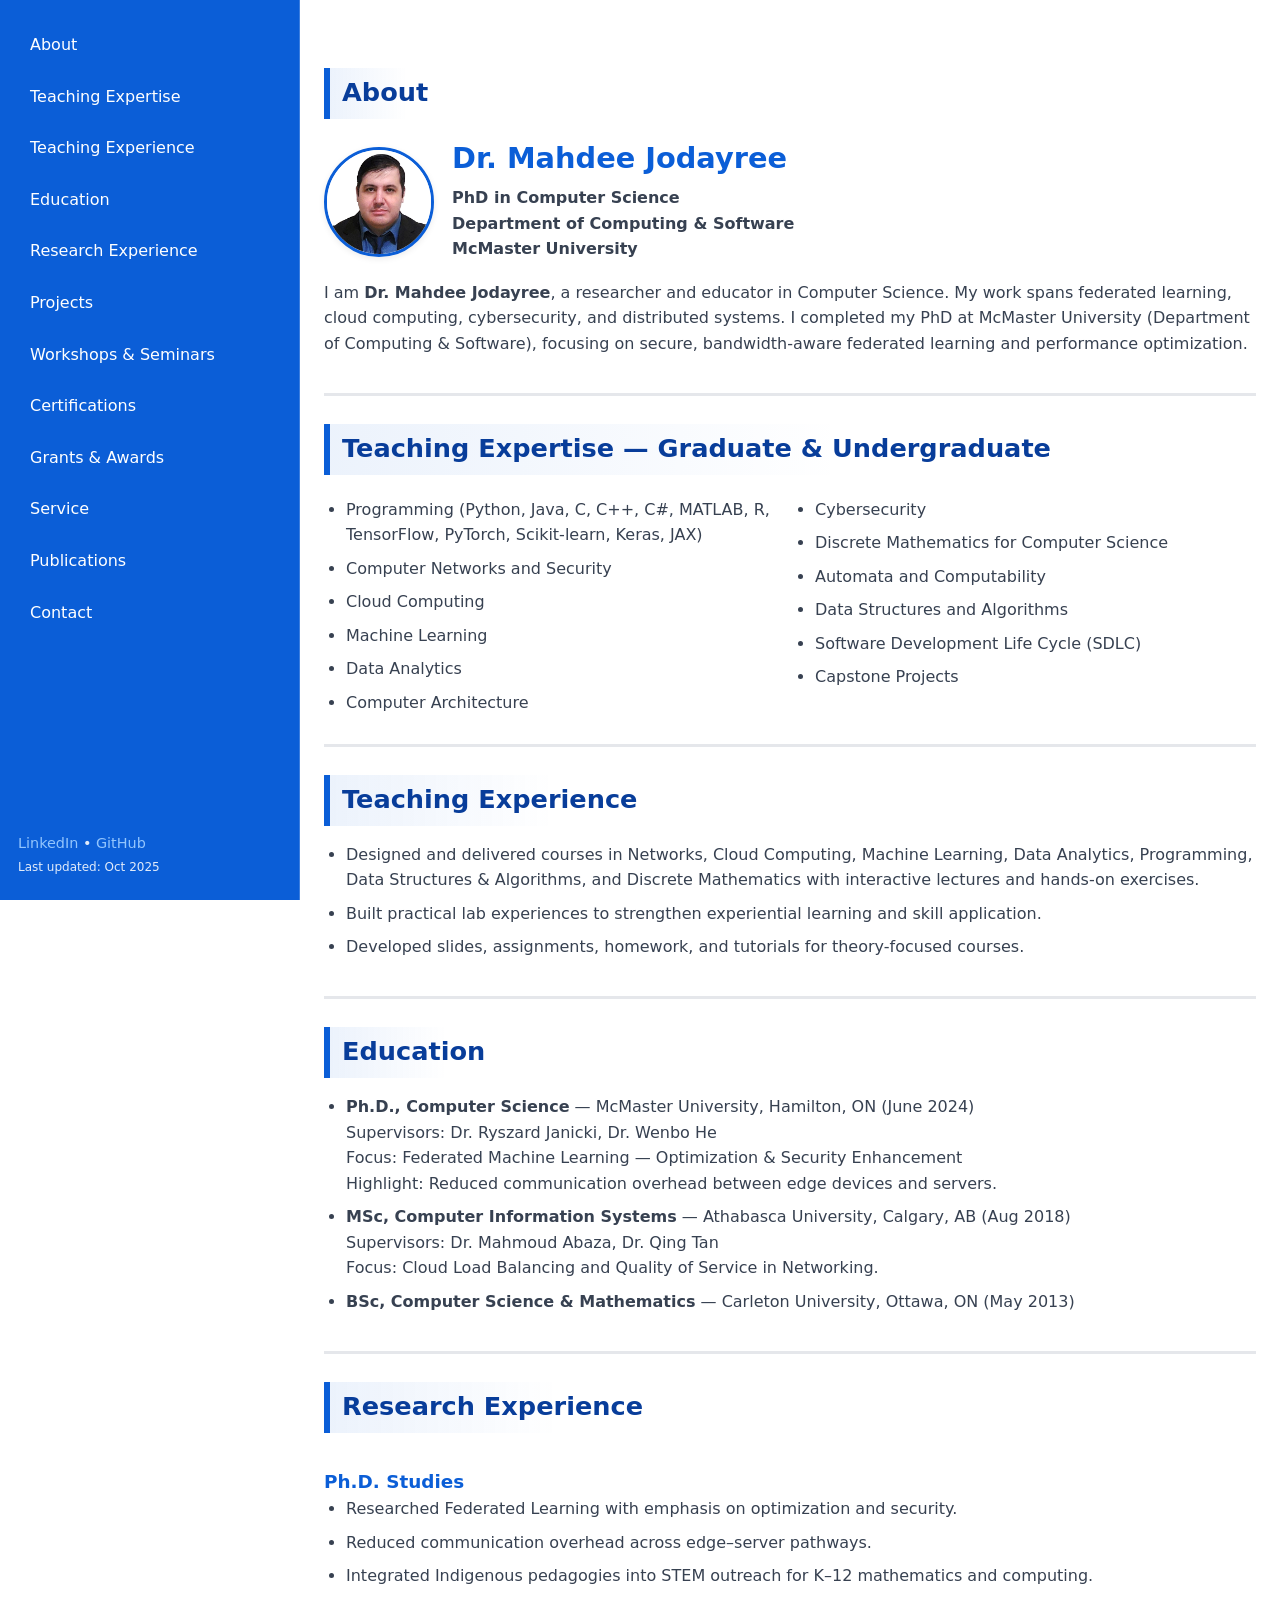
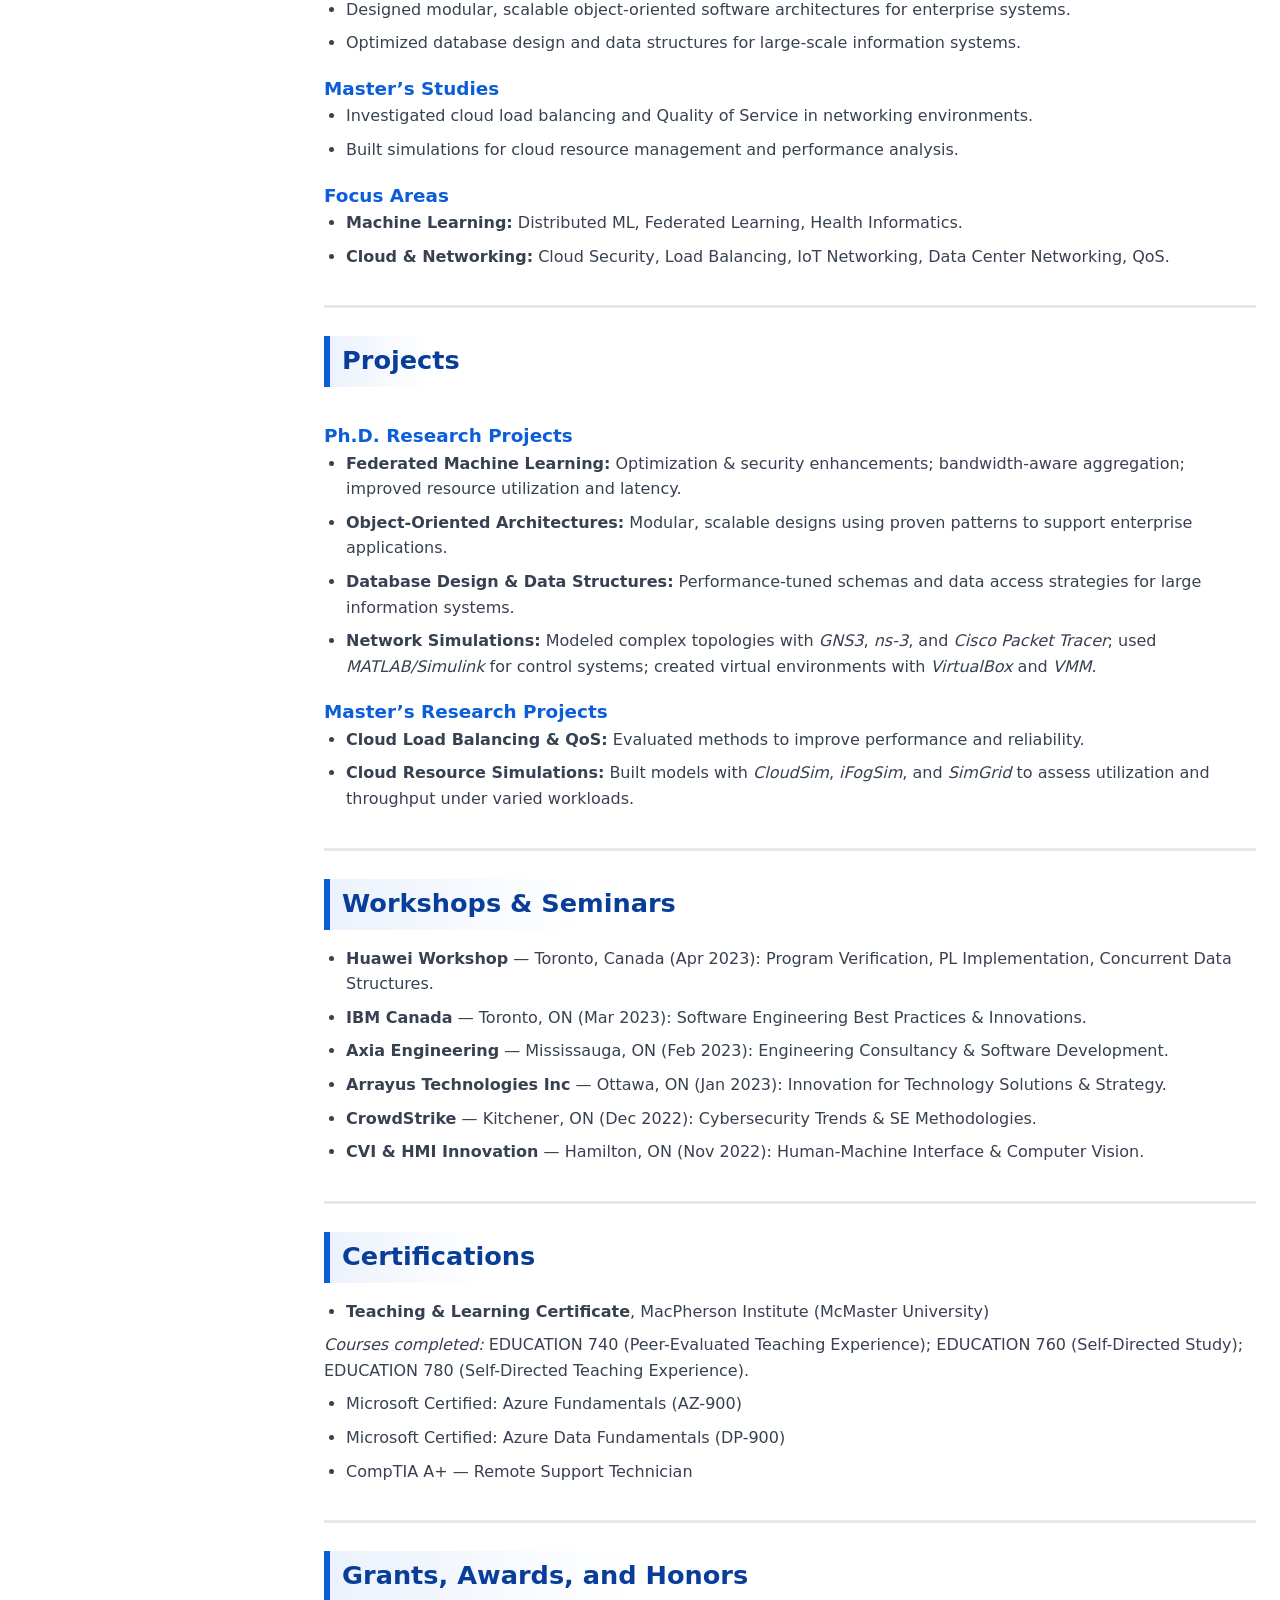
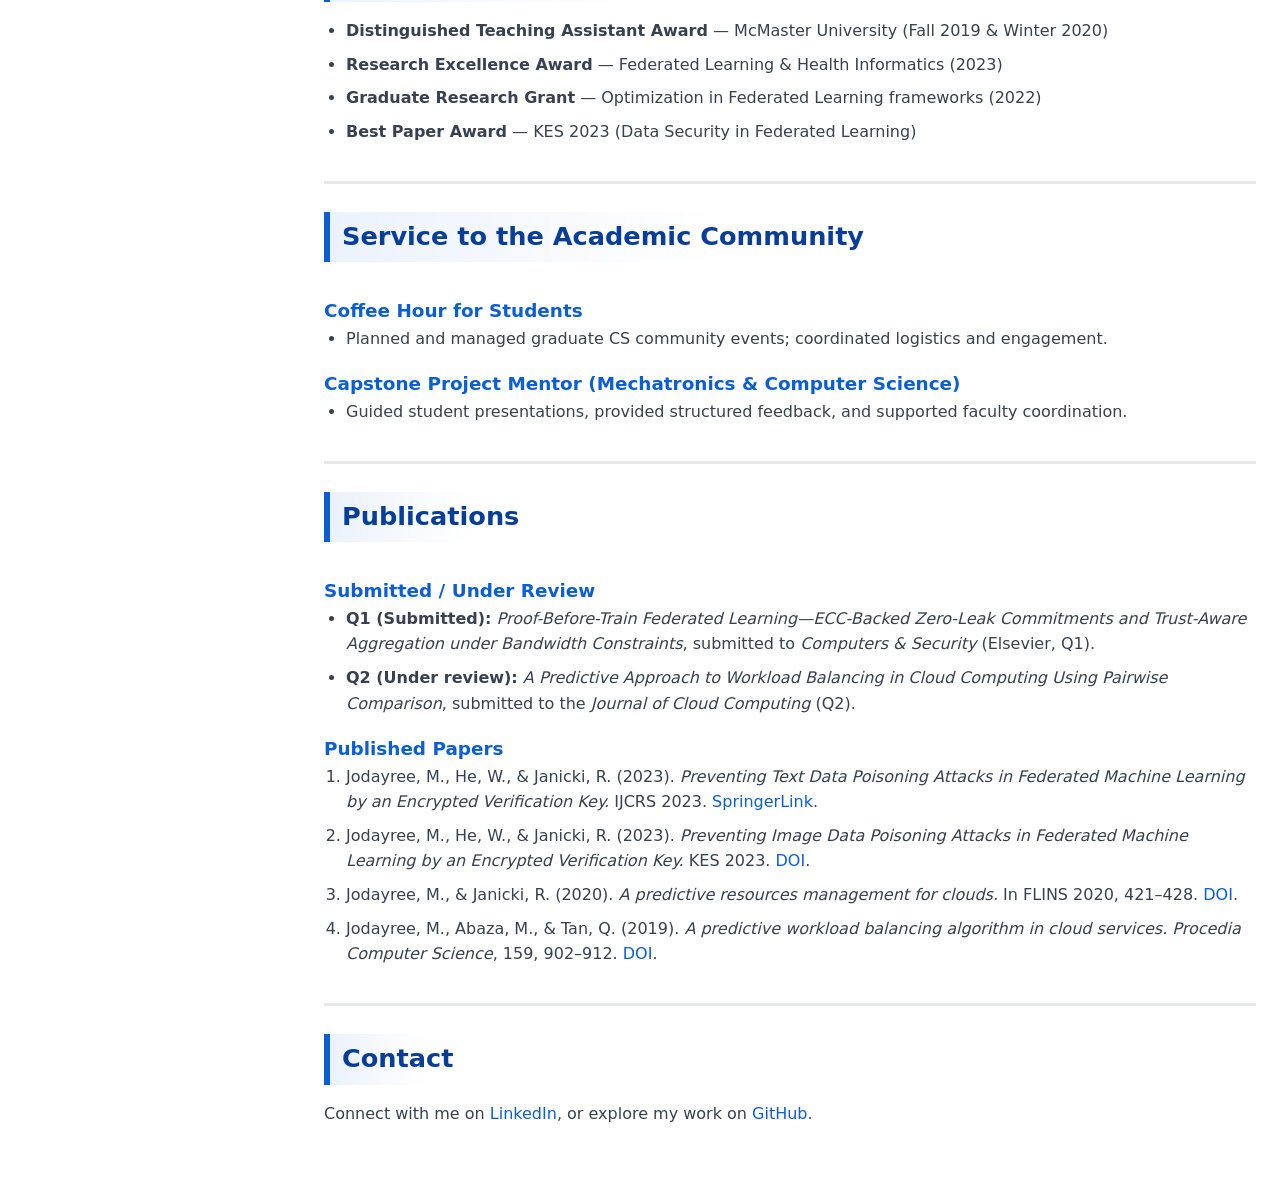
==== index.html @ 34a334ad "Add files via upload" ====
<!doctype html>
<html lang="en">
<head>
  <meta charset="utf-8" />
  <meta name="viewport" content="width=device-width, initial-scale=1" />
  <title>Dr. Mahdee Jodayree — Personal Academic Homepage</title>

  <!-- SEO -->
  <meta name="description" content="Personal academic homepage of Dr. Mahdee Jodayree, PhD in Computer Science from McMaster University. Research areas: Federated Learning, Cloud Computing, Cybersecurity, Distributed Systems. Teaching expertise: ML, Networks, Discrete Mathematics, Data Structures, SDLC." />
  <meta name="robots" content="index, follow" />

  <!-- Schema.org Person -->
  <script type="application/ld+json">
  {
    "@context": "https://schema.org",
    "@type": "Person",
    "name": "Dr. Mahdee Jodayree",
    "affiliation": {
      "@type": "CollegeOrUniversity",
      "name": "McMaster University",
      "department": "Department of Computing & Software",
      "address": { "@type": "PostalAddress", "addressLocality": "Hamilton", "addressRegion": "ON", "addressCountry": "Canada" }
    },
    "alumniOf": [
      {"@type":"CollegeOrUniversity","name":"McMaster University"},
      {"@type":"CollegeOrUniversity","name":"Athabasca University"},
      {"@type":"CollegeOrUniversity","name":"Carleton University"}
    ],
    "sameAs": [
      "https://github.com/mahdijaf",
      "https://www.linkedin.com/in/mahdeej/"
    ]
  }
  </script>

  <link rel="stylesheet" href="styles.css" />
  <script>
    // Helpers available after DOM is ready
    window.addEventListener('DOMContentLoaded', function () {
      // Jump to About on first load if no hash
      if (!location.hash) {
        const about = document.getElementById('about');
        if (about) about.scrollIntoView({ behavior: 'auto', block: 'start' });
      }

      // Mobile dropdown menu behavior
      const btn   = document.getElementById('mobile-menu-btn');
      const panel = document.getElementById('mobile-menu-panel');

      function openPanel() {
        panel.classList.add('open');
        btn.setAttribute('aria-expanded', 'true');
        const first = panel.querySelector('a');
        if (first) first.focus();
      }
      function closePanel() {
        panel.classList.remove('open');
        btn.setAttribute('aria-expanded', 'false');
      }
      function togglePanel(e) {
        e.stopPropagation();
        if (panel.classList.contains('open')) {
          closePanel();
        } else {
          openPanel();
        }
      }

      if (btn && panel) {
        btn.addEventListener('click', togglePanel);

        // Close when a link is clicked, after allowing hash navigation to occur
        panel.addEventListener('click', (e) => {
          const t = e.target;
          if (t && t.tagName === 'A') {
            // Let the anchor change the hash, then close
            setTimeout(closePanel, 0);
          }
        });

        // Close on outside click
        document.addEventListener('click', (e) => {
          if (panel.classList.contains('open') && !panel.contains(e.target) && e.target !== btn) {
            closePanel();
          }
        });

        // Close on ESC
        document.addEventListener('keydown', (e) => {
          if (e.key === 'Escape' && panel.classList.contains('open')) closePanel();
        });

        // Close when the hash changes (e.g., anchor navigation)
        window.addEventListener('hashchange', closePanel);
      }
    });
  </script>
</head>

<body>
  <!-- SIDEBAR (desktop) + MOBILE HEADER (top) -->
  <aside class="sidebar" role="navigation" aria-label="Primary">
    <!-- Mobile top bar with small Menu box (visible on mobile only) -->
    <div class="mobile-bar">
      <button id="mobile-menu-btn"
              class="mobile-menu"
              aria-expanded="false"
              aria-controls="mobile-menu-panel"
              aria-label="Open navigation">
        Menu ▾
      </button>
      <!-- Dropdown panel with links (mobile only) -->
      <div id="mobile-menu-panel" class="mobile-menu-panel" role="menu" aria-label="Mobile navigation menu">
        <a href="#about" role="menuitem">About</a>
        <a href="#expertise" role="menuitem">Teaching Expertise</a>
        <a href="#teaching" role="menuitem">Teaching Experience</a>
        <a href="#education" role="menuitem">Education</a>
        <a href="#research" role="menuitem">Research Experience</a>
        <a href="#projects" role="menuitem">Projects</a>
        <a href="#workshops" role="menuitem">Workshops &amp; Seminars</a>
        <a href="#certs" role="menuitem">Certifications</a>
        <a href="#awards" role="menuitem">Grants &amp; Awards</a>
        <a href="#service" role="menuitem">Service</a>
        <a href="#publications" role="menuitem">Publications</a>
        <a href="#contact" role="menuitem">Contact</a>
      </div>
    </div>

    <!-- Desktop vertical nav -->
    <nav id="primary-nav" class="nav" aria-label="Primary navigation links">
      <a href="#about">About</a>
      <a href="#expertise">Teaching Expertise</a>
      <a href="#teaching">Teaching Experience</a>
      <a href="#education">Education</a>
      <a href="#research">Research Experience</a>
      <a href="#projects">Projects</a>
      <a href="#workshops">Workshops &amp; Seminars</a>
      <a href="#certs">Certifications</a>
      <a href="#awards">Grants &amp; Awards</a>
      <a href="#service">Service</a>
      <a href="#publications">Publications</a>
      <a href="#contact">Contact</a>
    </nav>

    <footer class="contact">
      <p>
        <a href="https://www.linkedin.com/in/mahdeej/" rel="me" target="_blank">LinkedIn</a> •
        <a href="https://github.com/mahdijaf" rel="me" target="_blank">GitHub</a>
      </p>
      <small>Last updated: Oct 2025</small>
    </footer>
  </aside>

  <!-- CONTENT -->
  <div class="page">
    <main class="content">
      <!-- ABOUT -->
      <section id="about" class="section about">
        <h2 class="section-title">About</h2>

        <div class="about-wrap">
          <img src="headshot.jpg" alt="Portrait of Dr. Mahdee Jodayree" class="about-photo" />
          <div class="about-text">
            <h1 class="name">Dr. Mahdee Jodayree</h1>
            <p class="about-credential">
              PhD in Computer Science<br>
              Department of Computing &amp; Software<br>
              McMaster University
            </p>
          </div>
        </div>

        <p class="about-blurb">
          I am <strong>Dr. Mahdee Jodayree</strong>, a researcher and educator in Computer Science.
          My work spans federated learning, cloud computing, cybersecurity, and distributed systems.
          I completed my PhD at McMaster University (Department of Computing &amp; Software),
          focusing on secure, bandwidth-aware federated learning and performance optimization.
        </p>
      </section>

      <!-- EXPERTISE -->
      <section id="expertise" class="section">
        <h2 class="section-title">Teaching Expertise — Graduate &amp; Undergraduate</h2>
        <ul class="cols">
          <li>Programming (Python, Java, C, C++, C#, MATLAB, R, TensorFlow, PyTorch, Scikit-learn, Keras, JAX)</li>
          <li>Computer Networks and Security</li>
          <li>Cloud Computing</li>
          <li>Machine Learning</li>
          <li>Data Analytics</li>
          <li>Computer Architecture</li>
          <li>Cybersecurity</li>
          <li>Discrete Mathematics for Computer Science</li>
          <li>Automata and Computability</li>
          <li>Data Structures and Algorithms</li>
          <li>Software Development Life Cycle (SDLC)</li>
          <li>Capstone Projects</li>
        </ul>
      </section>

      <!-- TEACHING -->
      <section id="teaching" class="section">
        <h2 class="section-title">Teaching Experience</h2>
        <ul>
          <li>Designed and delivered courses in Networks, Cloud Computing, Machine Learning, Data Analytics, Programming, Data Structures &amp; Algorithms, and Discrete Mathematics with interactive lectures and hands-on exercises.</li>
          <li>Built practical lab experiences to strengthen experiential learning and skill application.</li>
          <li>Developed slides, assignments, homework, and tutorials for theory-focused courses.</li>
        </ul>
      </section>

      <!-- EDUCATION -->
      <section id="education" class="section">
        <h2 class="section-title">Education</h2>
        <ul>
          <li>
            <strong>Ph.D., Computer Science</strong> — McMaster University, Hamilton, ON (June 2024)<br>
            Supervisors: Dr. Ryszard Janicki, Dr. Wenbo He<br>
            Focus: Federated Machine Learning — Optimization &amp; Security Enhancement<br>
            Highlight: Reduced communication overhead between edge devices and servers.
          </li>
          <li>
            <strong>MSc, Computer Information Systems</strong> — Athabasca University, Calgary, AB (Aug 2018)<br>
            Supervisors: Dr. Mahmoud Abaza, Dr. Qing Tan<br>
            Focus: Cloud Load Balancing and Quality of Service in Networking.
          </li>
          <li>
            <strong>BSc, Computer Science &amp; Mathematics</strong> — Carleton University, Ottawa, ON (May 2013)
          </li>
        </ul>
      </section>

      <!-- RESEARCH -->
      <section id="research" class="section">
        <h2 class="section-title">Research Experience</h2>
        <h3>Ph.D. Studies</h3>
        <ul>
          <li>Researched Federated Learning with emphasis on optimization and security.</li>
          <li>Reduced communication overhead across edge–server pathways.</li>
          <li>Integrated Indigenous pedagogies into STEM outreach for K–12 mathematics and computing.</li>
          <li>Designed modular, scalable object-oriented software architectures for enterprise systems.</li>
          <li>Optimized database design and data structures for large-scale information systems.</li>
        </ul>

        <h3>Master’s Studies</h3>
        <ul>
          <li>Investigated cloud load balancing and Quality of Service in networking environments.</li>
          <li>Built simulations for cloud resource management and performance analysis.</li>
        </ul>

        <h3>Focus Areas</h3>
        <ul>
          <li><strong>Machine Learning:</strong> Distributed ML, Federated Learning, Health Informatics.</li>
          <li><strong>Cloud &amp; Networking:</strong> Cloud Security, Load Balancing, IoT Networking, Data Center Networking, QoS.</li>
        </ul>
      </section>

      <!-- PROJECTS -->
      <section id="projects" class="section">
        <h2 class="section-title">Projects</h2>
        <h3>Ph.D. Research Projects</h3>
        <ul>
          <li><strong>Federated Machine Learning:</strong> Optimization &amp; security enhancements; bandwidth-aware aggregation; improved resource utilization and latency.</li>
          <li><strong>Object-Oriented Architectures:</strong> Modular, scalable designs using proven patterns to support enterprise applications.</li>
          <li><strong>Database Design &amp; Data Structures:</strong> Performance-tuned schemas and data access strategies for large information systems.</li>
          <li><strong>Network Simulations:</strong> Modeled complex topologies with <em>GNS3</em>, <em>ns-3</em>, and <em>Cisco Packet Tracer</em>; used <em>MATLAB/Simulink</em> for control systems; created virtual environments with <em>VirtualBox</em> and <em>VMM</em>.</li>
        </ul>

        <h3>Master’s Research Projects</h3>
        <ul>
          <li><strong>Cloud Load Balancing &amp; QoS:</strong> Evaluated methods to improve performance and reliability.</li>
          <li><strong>Cloud Resource Simulations:</strong> Built models with <em>CloudSim</em>, <em>iFogSim</em>, and <em>SimGrid</em> to assess utilization and throughput under varied workloads.</li>
        </ul>
      </section>

      <!-- WORKSHOPS -->
      <section id="workshops" class="section">
        <h2 class="section-title">Workshops &amp; Seminars</h2>
        <ul>
          <li><strong>Huawei Workshop</strong> — Toronto, Canada (Apr 2023): Program Verification, PL Implementation, Concurrent Data Structures.</li>
          <li><strong>IBM Canada</strong> — Toronto, ON (Mar 2023): Software Engineering Best Practices &amp; Innovations.</li>
          <li><strong>Axia Engineering</strong> — Mississauga, ON (Feb 2023): Engineering Consultancy &amp; Software Development.</li>
          <li><strong>Arrayus Technologies Inc</strong> — Ottawa, ON (Jan 2023): Innovation for Technology Solutions &amp; Strategy.</li>
          <li><strong>CrowdStrike</strong> — Kitchener, ON (Dec 2022): Cybersecurity Trends &amp; SE Methodologies.</li>
          <li><strong>CVI &amp; HMI Innovation</strong> — Hamilton, ON (Nov 2022): Human-Machine Interface &amp; Computer Vision.</li>
        </ul>
      </section>

      <!-- CERTS -->
      <section id="certs" class="section">
        <h2 class="section-title">Certifications</h2>
        <ul>
          <li><strong>Teaching &amp; Learning Certificate</strong>, MacPherson Institute (McMaster University)</li>
        </ul>
        <p><em>Courses completed:</em> EDUCATION 740 (Peer-Evaluated Teaching Experience); EDUCATION 760 (Self-Directed Study); EDUCATION 780 (Self-Directed Teaching Experience).</p>
        <ul>
          <li>Microsoft Certified: Azure Fundamentals (AZ-900)</li>
          <li>Microsoft Certified: Azure Data Fundamentals (DP-900)</li>
          <li>CompTIA A+ — Remote Support Technician</li>
        </ul>
      </section>

      <!-- AWARDS -->
      <section id="awards" class="section">
        <h2 class="section-title">Grants, Awards, and Honors</h2>
        <ul>
          <li><strong>Distinguished Teaching Assistant Award</strong> — McMaster University (Fall 2019 &amp; Winter 2020)</li>
          <li><strong>Research Excellence Award</strong> — Federated Learning &amp; Health Informatics (2023)</li>
          <li><strong>Graduate Research Grant</strong> — Optimization in Federated Learning frameworks (2022)</li>
          <li><strong>Best Paper Award</strong> — KES 2023 (Data Security in Federated Learning)</li>
        </ul>
      </section>

      <!-- SERVICE -->
      <section id="service" class="section">
        <h2 class="section-title">Service to the Academic Community</h2>
        <h3>Coffee Hour for Students</h3>
        <ul>
          <li>Planned and managed graduate CS community events; coordinated logistics and engagement.</li>
        </ul>
        <h3>Capstone Project Mentor (Mechatronics &amp; Computer Science)</h3>
        <ul>
          <li>Guided student presentations, provided structured feedback, and supported faculty coordination.</li>
        </ul>
      </section>

      <!-- PUBLICATIONS -->
      <section id="publications" class="section">
        <h2 class="section-title">Publications</h2>
        <h3>Submitted / Under Review</h3>
        <ul>
          <li><strong>Q1 (Submitted):</strong> <em>Proof-Before-Train Federated Learning—ECC-Backed Zero-Leak Commitments and Trust-Aware Aggregation under Bandwidth Constraints</em>, submitted to <em>Computers &amp; Security</em> (Elsevier, Q1).</li>
          <li><strong>Q2 (Under review):</strong> <em>A Predictive Approach to Workload Balancing in Cloud Computing Using Pairwise Comparison</em>, submitted to the <em>Journal of Cloud Computing</em> (Q2).</li>
        </ul>
        <h3>Published Papers</h3>
        <ol>
          <li>Jodayree, M., He, W., &amp; Janicki, R. (2023). <em>Preventing Text Data Poisoning Attacks in Federated Machine Learning by an Encrypted Verification Key.</em> IJCRS 2023. <a href="https://link.springer.com/chapter/10.1007/978-3-031-50959-9_42" target="_blank" rel="noopener">SpringerLink</a>.</li>
          <li>Jodayree, M., He, W., &amp; Janicki, R. (2023). <em>Preventing Image Data Poisoning Attacks in Federated Machine Learning by an Encrypted Verification Key.</em> KES 2023. <a href="https://doi.org/10.1016/j.procs.2023.10.264" target="_blank" rel="noopener">DOI</a>.</li>
          <li>Jodayree, M., &amp; Janicki, R. (2020). <em>A predictive resources management for clouds.</em> In FLINS 2020, 421–428. <a href="https://doi.org/10.1142/9789811223334_0051" target="_blank" rel="noopener">DOI</a>.</li>
          <li>Jodayree, M., Abaza, M., &amp; Tan, Q. (2019). <em>A predictive workload balancing algorithm in cloud services.</em> <em>Procedia Computer Science</em>, 159, 902–912. <a href="https://doi.org/10.1016/j.procs.2019.09.250" target="_blank" rel="noopener">DOI</a>.</li>
        </ol>
      </section>

      <!-- CONTACT -->
      <section id="contact" class="section">
        <h2 class="section-title">Contact</h2>
        <p>
          Connect with me on
          <a href="https://www.linkedin.com/in/mahdeej/" rel="me" target="_blank">LinkedIn</a>,
          or explore my work on
          <a href="https://github.com/mahdijaf" rel="me" target="_blank">GitHub</a>.
        </p>
      </section>
    </main>
  </div>
</body>
</html>
---- styles.css ----
/* ===========================================================
   STYLE: Dr. Mahdee Jodayree — Personal Academic Homepage
   Desktop: Fixed blue sidebar (300px) + content on right
   Mobile: Sticky top bar with small "Menu ▾" dropdown
   =========================================================== */

/* ---------- THEME ---------- */
:root {
  --blue: #0b5ed7;
  --blue-dark: #083d9a;
  --blue-light: #93c5fd;
  --ink: #111827;
  --muted: #374151;
  --bg: #ffffff;
  --border: #e5e7eb;
  --sidebar-border: rgba(255,255,255,0.2);
  --radius: 10px;
  --radius-sm: 8px;

  --mobile-bar-h: 48px; /* consistent mobile header height */
}

/* ---------- RESET & BASE ---------- */
* { box-sizing: border-box; margin: 0; padding: 0; }
html, body {
  background: var(--bg);
  color: var(--ink);
  font: 16px/1.6 system-ui, -apple-system, Segoe UI, Roboto, Helvetica, Arial, sans-serif;
  -webkit-text-size-adjust: 100%;
  scroll-behavior: smooth;
}
@media (prefers-reduced-motion: reduce) { html { scroll-behavior: auto; } }
:focus-visible {
  outline: 3px solid rgba(11, 94, 215, 0.45);
  outline-offset: 2px;
  border-radius: 6px;
}

/* ===========================================================
   SIDEBAR (Desktop) / MOBILE HEADER
   =========================================================== */
.sidebar {
  position: fixed;
  inset: 0 auto 0 0;          /* top right bottom left */
  width: 300px;
  background: var(--blue);
  color: #fff;
  display: flex;
  flex-direction: column;
  justify-content: space-between;
  padding: 22px 18px;
  border-right: 1px solid var(--sidebar-border);
  overflow-y: auto;
  z-index: 100;               /* desktop base */
}

/* Mobile bar + menu (hidden on desktop by default) */
.mobile-bar { display: none; }
.mobile-menu {
  appearance: none;
  border: 1px solid rgba(255,255,255,.7);
  background: rgba(255,255,255,.12);
  color: #fff;
  border-radius: var(--radius-sm);
  padding: 6px 10px;
  font-size: 0.95rem;
  line-height: 1;
  cursor: pointer;
}
.mobile-menu:hover { background: rgba(255,255,255,.2); }

/* Dropdown (mobile only; hidden by default) */
.mobile-menu-panel {
  display: none;
}
.mobile-menu-panel.open { display: block; }

/* Desktop vertical nav */
.nav { display: grid; gap: 6px; }
.nav a {
  color: #fff; text-decoration: none;
  padding: 10px 12px; border-radius: var(--radius);
  transition: background .2s ease;
}
.nav a:hover, .nav a:focus { background: rgba(255,255,255,.15); }

/* Sidebar footer */
.contact { font-size: .9rem; margin-top: 16px; color: rgba(255,255,255,.88); }
.contact a { color: var(--blue-light); text-decoration: none; }
.contact a:hover { text-decoration: underline; }

/* ===========================================================
   PAGE LAYOUT (Desktop)
   =========================================================== */
.page { margin-left: 300px; background: var(--bg); }

/* ===========================================================
   MAIN CONTENT
   =========================================================== */
.content { padding: 40px 24px; max-width: 980px; }
.section { padding: 28px 0; }
.section + .section { border-top: 3px solid var(--border); }

/* Blue heading pill */
.section-title{
  display:inline-block;
  font-size:1.6rem;
  color:var(--blue-dark);
  padding:4px 12px 6px 12px;
  border-left:6px solid var(--blue);
  background:linear-gradient(to right, rgba(11,94,215,.08), transparent 70%);
  border-radius:6px 999px 999px 6px;
  margin-bottom:16px;
}

/* Subheads & text */
.content h3 { margin-top: 18px; color: var(--blue); font-size: 1.15rem; }
.content p, .content li { margin-bottom: 8px; color: var(--muted); }
.content ul, .content ol { padding-left: 22px; }
.content a { color: var(--blue); text-decoration: none; }
.content a:hover { text-decoration: underline; }

/* Expertise columns */
.cols { columns: 2; column-gap: 28px; margin-top: 6px; }
.cols li { break-inside: avoid; }

/* ===========================================================
   ABOUT (photo + text)
   =========================================================== */
.about .about-wrap { display: flex; align-items: center; gap: 18px; margin-bottom: 10px; }
.about-photo {
  width: 110px; height: 110px; border-radius: 50%;
  object-fit: cover; border: 3px solid var(--blue);
  box-shadow: 0 2px 6px rgba(0,0,0,.08);
}
.name { font-size: 1.8rem; margin-bottom: 4px; color: var(--blue); }
.about-credential { margin: 2px 0; font-weight: 600; color: var(--ink); }
.about-blurb { margin-top: 6px; }

/* ===========================================================
   ANCHOR TARGET OFFSETS
   =========================================================== */
/* Desktop: small offset */
@media (min-width: 961px) {
  section[id] { scroll-margin-top: 16px; }
}
/* Mobile: larger offset (to clear the mobile bar) */
@media (max-width: 960px) {
  section[id] { scroll-margin-top: calc(var(--mobile-bar-h) + 36px); }
}

/* ===========================================================
   MOBILE STYLES
   =========================================================== */
@media (max-width: 960px) {
  /* Turn sidebar into sticky top bar */
  .sidebar {
    position: sticky; top: 0; width: 100%;
    border-right: none; border-bottom: 1px solid var(--border);
    padding: 0;
    z-index: 1000; /* base header layer */
  }

  /* Show mobile bar */
  .mobile-bar {
    display: flex;
    align-items: center;
    gap: 10px;
    background: var(--blue);
    padding: 10px 12px;
    height: var(--mobile-bar-h);
    position: sticky;
    top: 0;
    z-index: 1001; /* above header base */
  }

  /* Mobile dropdown panel floats above the page */
  .mobile-menu-panel {
    position: fixed; /* makes sure it overlays all content */
    top: calc(var(--mobile-bar-h) + 6px);
    left: 10px;
    right: 10px;
    background: #fff;
    color: var(--ink);
    border: 1px solid var(--border);
    border-radius: 10px;
    box-shadow: 0 14px 32px rgba(0,0,0,.18);
    padding: 8px;
    z-index: 1005; /* highest */
  }

  .mobile-menu-panel a {
    display: block;
    padding: 10px 12px;
    border-radius: 8px;
    color: var(--ink);
    text-decoration: none;
  }
  .mobile-menu-panel a:hover,
  .mobile-menu-panel a:focus {
    background: #f3f4f6;
  }

  /* Hide desktop vertical nav & footer on mobile */
  .nav, .contact { display: none !important; }

  /* Remove desktop offset; content fills width */
  .page { margin-left: 0; }
  .content { padding: 20px 14px; }

  /* Single-column lists */
  .cols { columns: 1; }

  /* About stacks */
  .about .about-wrap { flex-direction: column; align-items: flex-start; }
  .about-photo { width: 92px; height: 92px; }

  .section { padding: 22px 0; }
  .section-title { font-size: 1.35rem; }
}

/* ===========================================================
   DESKTOP ENFORCERS
   =========================================================== */
@media (min-width: 961px) {
  .mobile-bar, .mobile-menu-panel { display: none !important; }
  .nav { display: grid !important; }
}

/* ===========================================================
   PRINT
   =========================================================== */
@media print {
  .sidebar { display: none; }
  .page { margin-left: 0; }
  .content { padding: 0; }
  a[href^="http"]:after { content: " (" attr(href) ")"; font-size: 90%; }
}
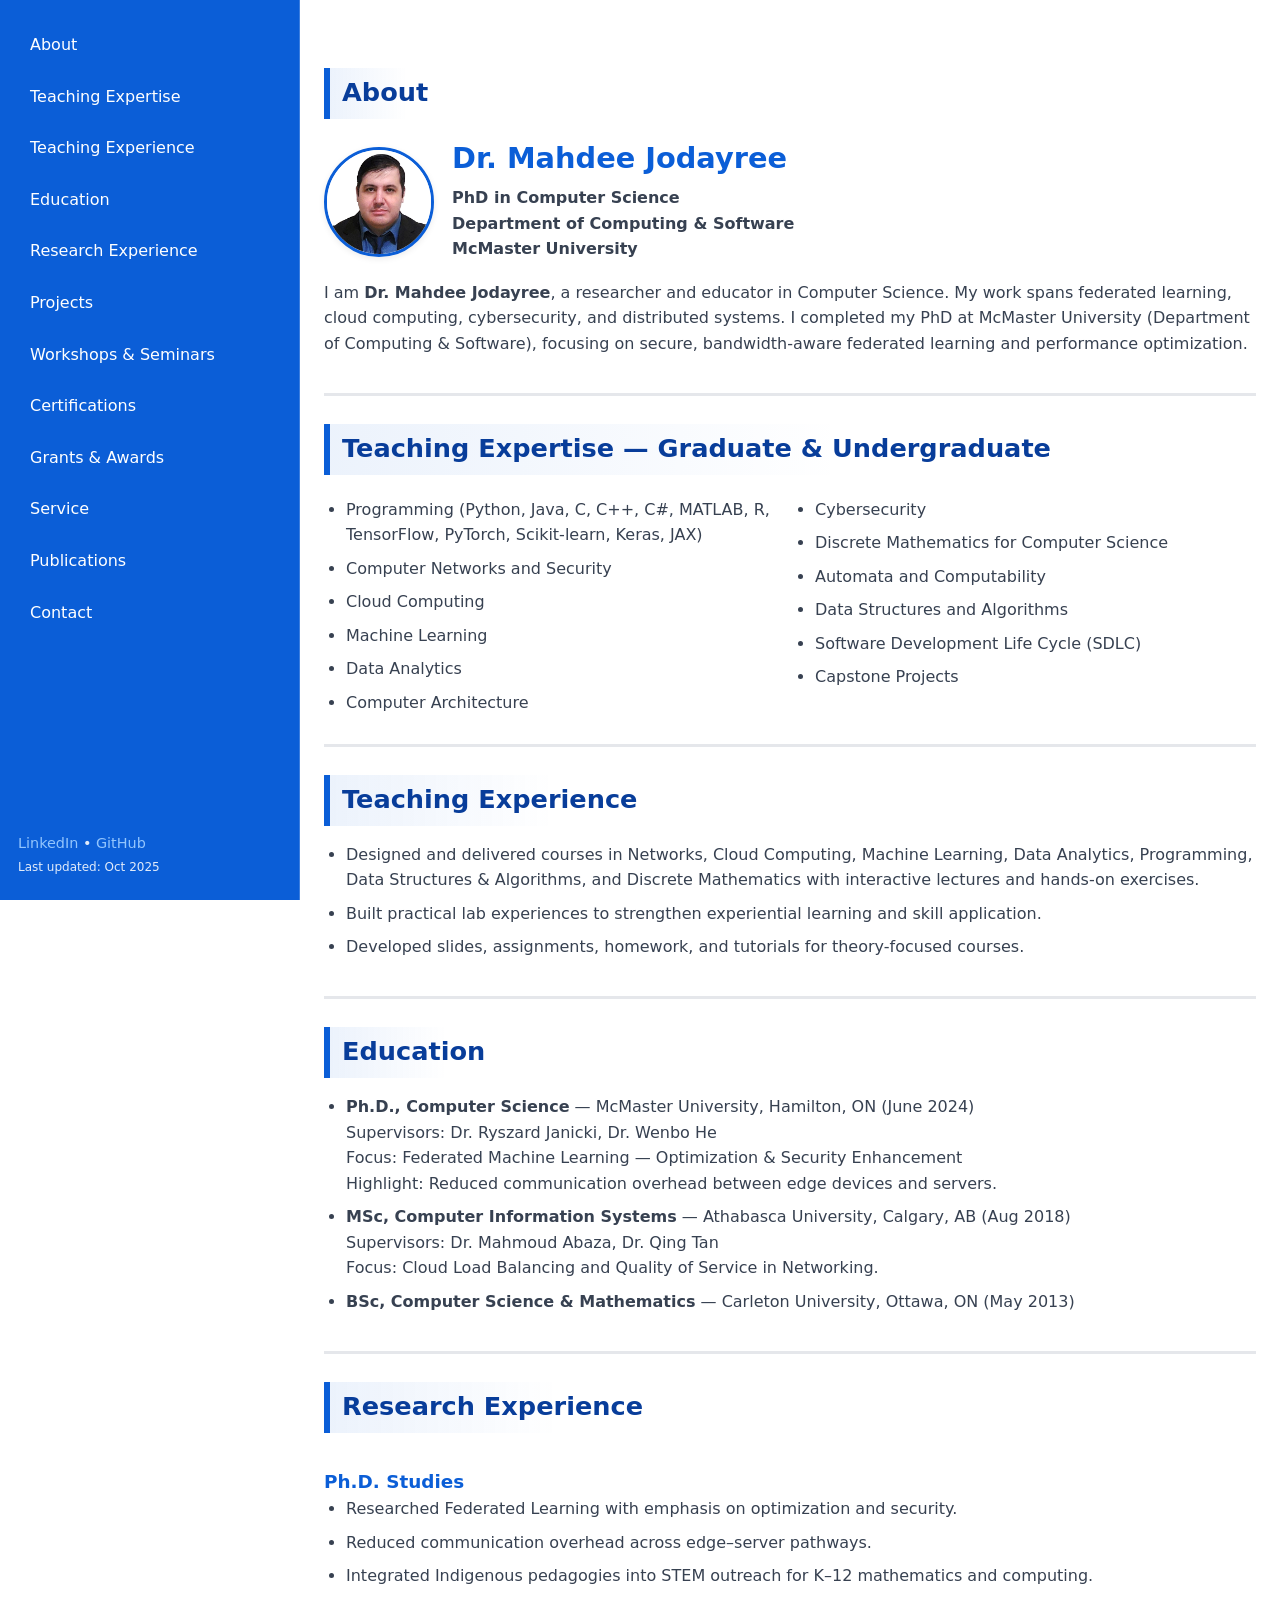
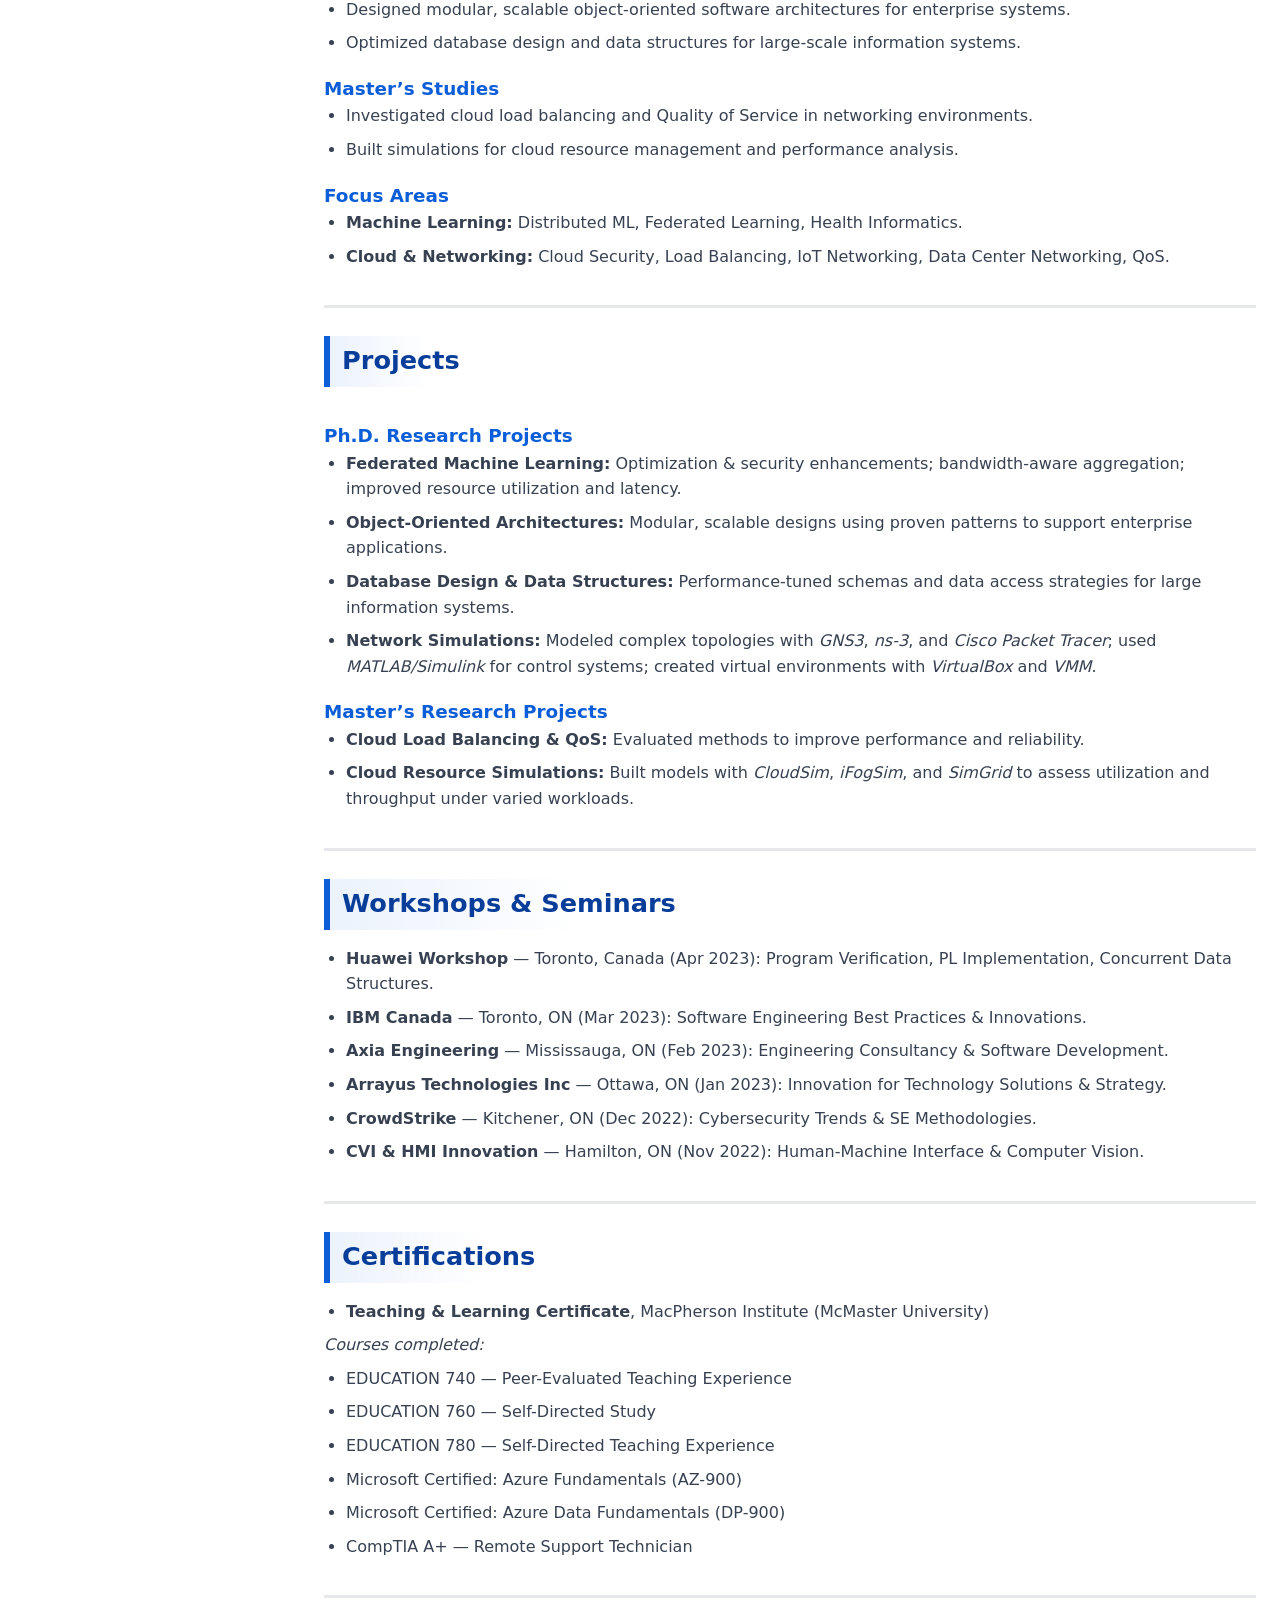
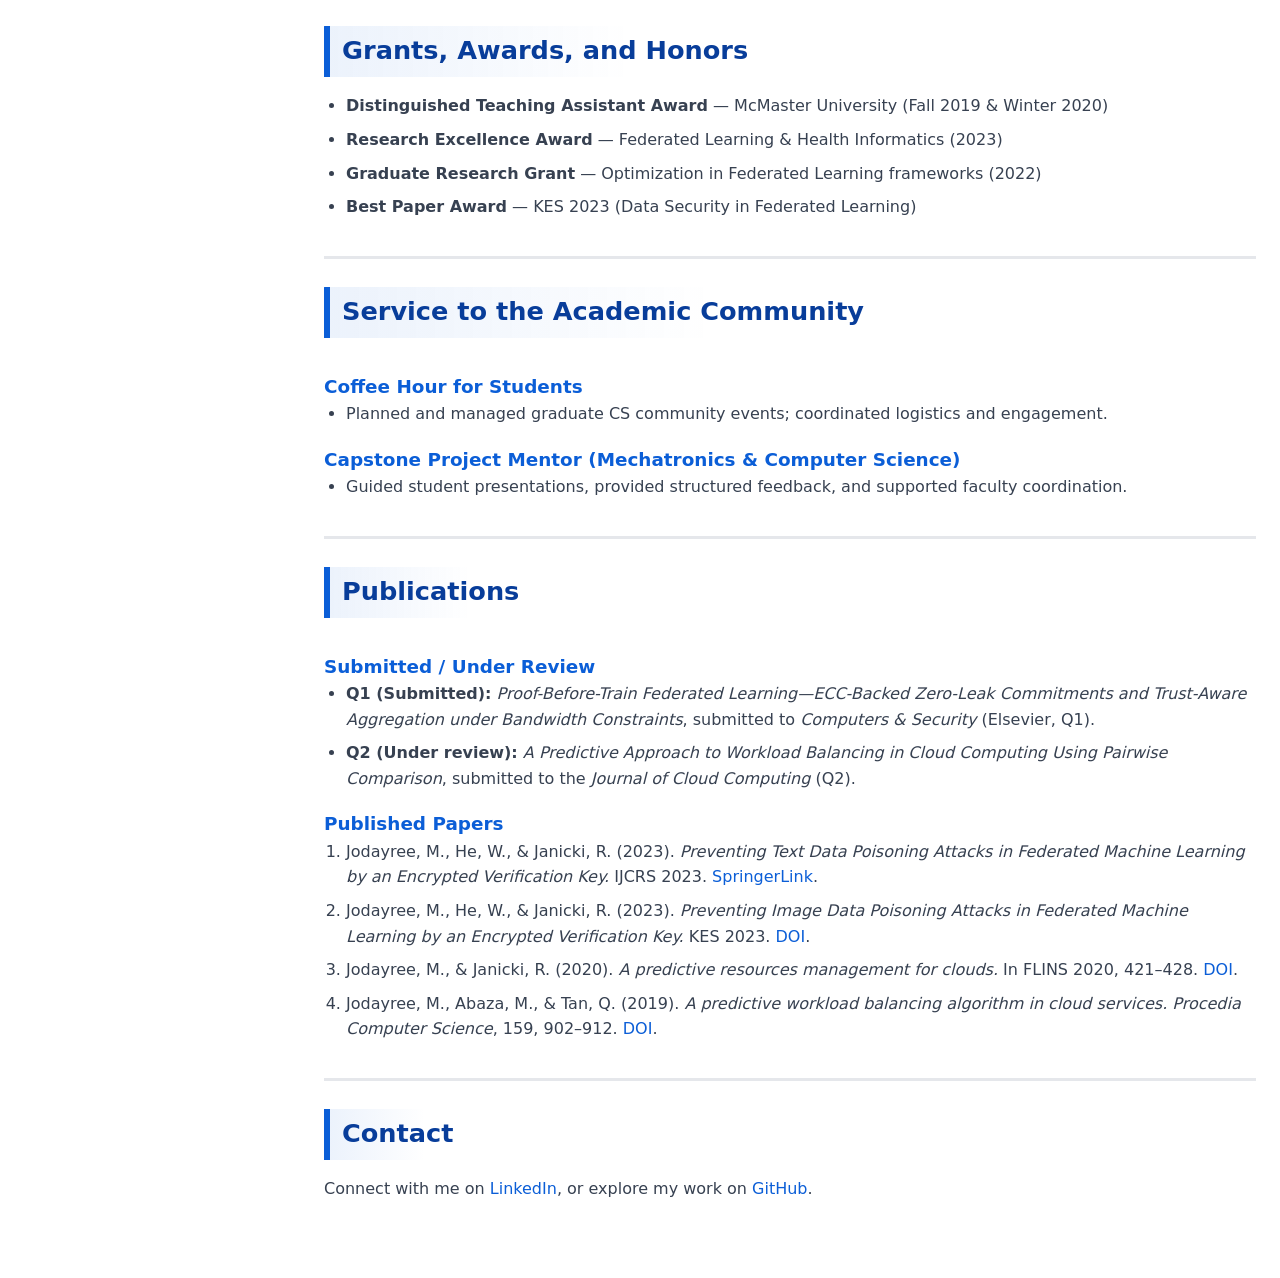
==== commit d0811280: "Add files via upload" ====
--- a/index.html
+++ b/index.html
@@ -35,7 +35,6 @@
 
   <link rel="stylesheet" href="styles.css" />
   <script>
-    // Helpers available after DOM is ready
     window.addEventListener('DOMContentLoaded', function () {
       // Jump to About on first load if no hash
       if (!location.hash) {
@@ -43,7 +42,7 @@
         if (about) about.scrollIntoView({ behavior: 'auto', block: 'start' });
       }
 
-      // Mobile dropdown menu behavior
+      // Mobile dropdown menu (panel is outside the sidebar to avoid clipping)
       const btn   = document.getElementById('mobile-menu-btn');
       const panel = document.getElementById('mobile-menu-panel');
 
@@ -59,23 +58,16 @@
       }
       function togglePanel(e) {
         e.stopPropagation();
-        if (panel.classList.contains('open')) {
-          closePanel();
-        } else {
-          openPanel();
-        }
+        panel.classList.contains('open') ? closePanel() : openPanel();
       }
 
       if (btn && panel) {
         btn.addEventListener('click', togglePanel);
 
-        // Close when a link is clicked, after allowing hash navigation to occur
+        // Close when a link is clicked (allow hash navigation first)
         panel.addEventListener('click', (e) => {
           const t = e.target;
-          if (t && t.tagName === 'A') {
-            // Let the anchor change the hash, then close
-            setTimeout(closePanel, 0);
-          }
+          if (t && t.tagName === 'A') setTimeout(closePanel, 0);
         });
 
         // Close on outside click
@@ -85,12 +77,10 @@
           }
         });
 
-        // Close on ESC
+        // Close on ESC and on hash change
         document.addEventListener('keydown', (e) => {
           if (e.key === 'Escape' && panel.classList.contains('open')) closePanel();
         });
-
-        // Close when the hash changes (e.g., anchor navigation)
         window.addEventListener('hashchange', closePanel);
       }
     });
@@ -109,21 +99,6 @@
               aria-label="Open navigation">
         Menu ▾
       </button>
-      <!-- Dropdown panel with links (mobile only) -->
-      <div id="mobile-menu-panel" class="mobile-menu-panel" role="menu" aria-label="Mobile navigation menu">
-        <a href="#about" role="menuitem">About</a>
-        <a href="#expertise" role="menuitem">Teaching Expertise</a>
-        <a href="#teaching" role="menuitem">Teaching Experience</a>
-        <a href="#education" role="menuitem">Education</a>
-        <a href="#research" role="menuitem">Research Experience</a>
-        <a href="#projects" role="menuitem">Projects</a>
-        <a href="#workshops" role="menuitem">Workshops &amp; Seminars</a>
-        <a href="#certs" role="menuitem">Certifications</a>
-        <a href="#awards" role="menuitem">Grants &amp; Awards</a>
-        <a href="#service" role="menuitem">Service</a>
-        <a href="#publications" role="menuitem">Publications</a>
-        <a href="#contact" role="menuitem">Contact</a>
-      </div>
     </div>
 
     <!-- Desktop vertical nav -->
@@ -212,14 +187,14 @@
         <h2 class="section-title">Education</h2>
         <ul>
           <li>
-            <strong>Ph.D., Computer Science</strong> — McMaster University, Hamilton, ON (June 2024)<br>
-            Supervisors: Dr. Ryszard Janicki, Dr. Wenbo He<br>
-            Focus: Federated Machine Learning — Optimization &amp; Security Enhancement<br>
+            <strong>Ph.D., Computer Science</strong> — McMaster University, Hamilton, ON (June 2024)<br />
+            Supervisors: Dr. Ryszard Janicki, Dr. Wenbo He<br />
+            Focus: Federated Machine Learning — Optimization &amp; Security Enhancement<br />
             Highlight: Reduced communication overhead between edge devices and servers.
           </li>
           <li>
-            <strong>MSc, Computer Information Systems</strong> — Athabasca University, Calgary, AB (Aug 2018)<br>
-            Supervisors: Dr. Mahmoud Abaza, Dr. Qing Tan<br>
+            <strong>MSc, Computer Information Systems</strong> — Athabasca University, Calgary, AB (Aug 2018)<br />
+            Supervisors: Dr. Mahmoud Abaza, Dr. Qing Tan<br />
             Focus: Cloud Load Balancing and Quality of Service in Networking.
           </li>
           <li>
@@ -284,13 +259,20 @@
         </ul>
       </section>
 
-      <!-- CERTS -->
+      <!-- CERTIFICATIONS (polished formatting) -->
       <section id="certs" class="section">
         <h2 class="section-title">Certifications</h2>
+
         <ul>
           <li><strong>Teaching &amp; Learning Certificate</strong>, MacPherson Institute (McMaster University)</li>
         </ul>
-        <p><em>Courses completed:</em> EDUCATION 740 (Peer-Evaluated Teaching Experience); EDUCATION 760 (Self-Directed Study); EDUCATION 780 (Self-Directed Teaching Experience).</p>
+        <p><em>Courses completed:</em></p>
+        <ul>
+          <li>EDUCATION 740 — Peer-Evaluated Teaching Experience</li>
+          <li>EDUCATION 760 — Self-Directed Study</li>
+          <li>EDUCATION 780 — Self-Directed Teaching Experience</li>
+        </ul>
+
         <ul>
           <li>Microsoft Certified: Azure Fundamentals (AZ-900)</li>
           <li>Microsoft Certified: Azure Data Fundamentals (DP-900)</li>
@@ -351,5 +333,21 @@
       </section>
     </main>
   </div>
+
+  <!-- MOBILE DROPDOWN PANEL (outside sidebar to avoid clipping) -->
+  <div id="mobile-menu-panel" class="mobile-menu-panel" role="menu" aria-label="Mobile navigation menu">
+    <a href="#about" role="menuitem">About</a>
+    <a href="#expertise" role="menuitem">Teaching Expertise</a>
+    <a href="#teaching" role="menuitem">Teaching Experience</a>
+    <a href="#education" role="menuitem">Education</a>
+    <a href="#research" role="menuitem">Research Experience</a>
+    <a href="#projects" role="menuitem">Projects</a>
+    <a href="#workshops" role="menuitem">Workshops &amp; Seminars</a>
+    <a href="#certs" role="menuitem">Certifications</a>
+    <a href="#awards" role="menuitem">Grants &amp; Awards</a>
+    <a href="#service" role="menuitem">Service</a>
+    <a href="#publications" role="menuitem">Publications</a>
+    <a href="#contact" role="menuitem">Contact</a>
+  </div>
 </body>
 </html>
--- a/styles.css
+++ b/styles.css
@@ -1,7 +1,7 @@
 /* ===========================================================
    STYLE: Dr. Mahdee Jodayree — Personal Academic Homepage
    Desktop: Fixed blue sidebar (300px) + content on right
-   Mobile: Sticky top bar with small "Menu ▾" dropdown
+   Mobile: Sticky top bar with small "Menu ▾" dropdown (fixed overlay)
    =========================================================== */
 
 /* ---------- THEME ---------- */
@@ -54,7 +54,7 @@
   z-index: 100;               /* desktop base */
 }
 
-/* Mobile bar + menu (hidden on desktop by default) */
+/* Mobile bar (hidden on desktop) */
 .mobile-bar { display: none; }
 .mobile-menu {
   appearance: none;
@@ -69,12 +69,6 @@
 }
 .mobile-menu:hover { background: rgba(255,255,255,.2); }
 
-/* Dropdown (mobile only; hidden by default) */
-.mobile-menu-panel {
-  display: none;
-}
-.mobile-menu-panel.open { display: block; }
-
 /* Desktop vertical nav */
 .nav { display: grid; gap: 6px; }
 .nav a {
@@ -159,6 +153,7 @@
     border-right: none; border-bottom: 1px solid var(--border);
     padding: 0;
     z-index: 1000; /* base header layer */
+    overflow: visible; /* avoid clipping descendants */
   }
 
   /* Show mobile bar */
@@ -174,33 +169,6 @@
     z-index: 1001; /* above header base */
   }
 
-  /* Mobile dropdown panel floats above the page */
-  .mobile-menu-panel {
-    position: fixed; /* makes sure it overlays all content */
-    top: calc(var(--mobile-bar-h) + 6px);
-    left: 10px;
-    right: 10px;
-    background: #fff;
-    color: var(--ink);
-    border: 1px solid var(--border);
-    border-radius: 10px;
-    box-shadow: 0 14px 32px rgba(0,0,0,.18);
-    padding: 8px;
-    z-index: 1005; /* highest */
-  }
-
-  .mobile-menu-panel a {
-    display: block;
-    padding: 10px 12px;
-    border-radius: 8px;
-    color: var(--ink);
-    text-decoration: none;
-  }
-  .mobile-menu-panel a:hover,
-  .mobile-menu-panel a:focus {
-    background: #f3f4f6;
-  }
-
   /* Hide desktop vertical nav & footer on mobile */
   .nav, .contact { display: none !important; }
 
@@ -217,6 +185,38 @@
 
   .section { padding: 22px 0; }
   .section-title { font-size: 1.35rem; }
+}
+
+/* ===========================================================
+   MOBILE DROPDOWN PANEL (outside sidebar)
+   =========================================================== */
+.mobile-menu-panel {
+  display: none;
+  position: fixed;                       /* float above page */
+  top: calc(var(--mobile-bar-h) + 6px);  /* below the blue bar */
+  left: 10px;
+  right: 10px;
+  max-height: 70vh;
+  overflow: auto;
+  background: #fff;
+  color: var(--ink);
+  border: 1px solid var(--border);
+  border-radius: 10px;
+  box-shadow: 0 14px 32px rgba(0,0,0,.18);
+  padding: 8px;
+  z-index: 9999;                         /* highest */
+}
+.mobile-menu-panel.open { display: block; }
+.mobile-menu-panel a {
+  display: block;
+  padding: 10px 12px;
+  border-radius: 8px;
+  color: var(--ink);
+  text-decoration: none;
+}
+.mobile-menu-panel a:hover,
+.mobile-menu-panel a:focus {
+  background: #f3f4f6;
 }
 
 /* ===========================================================
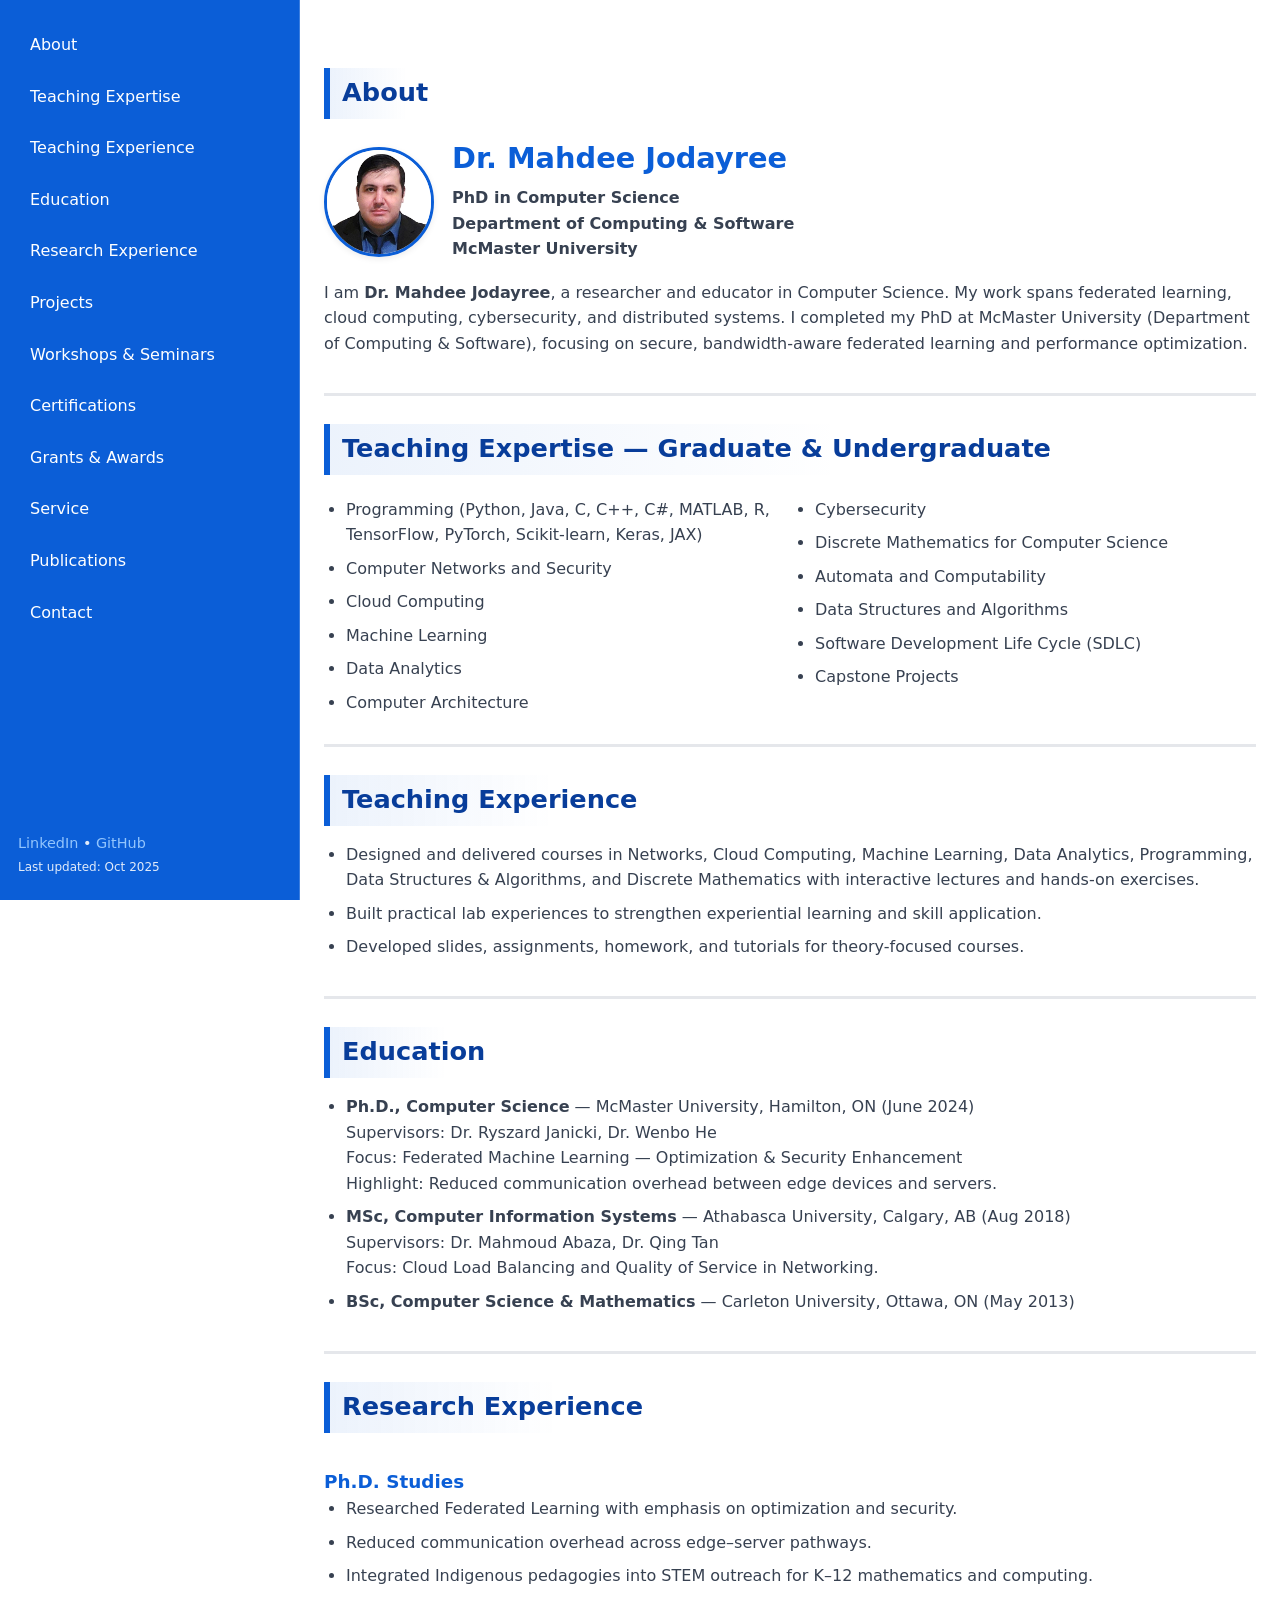
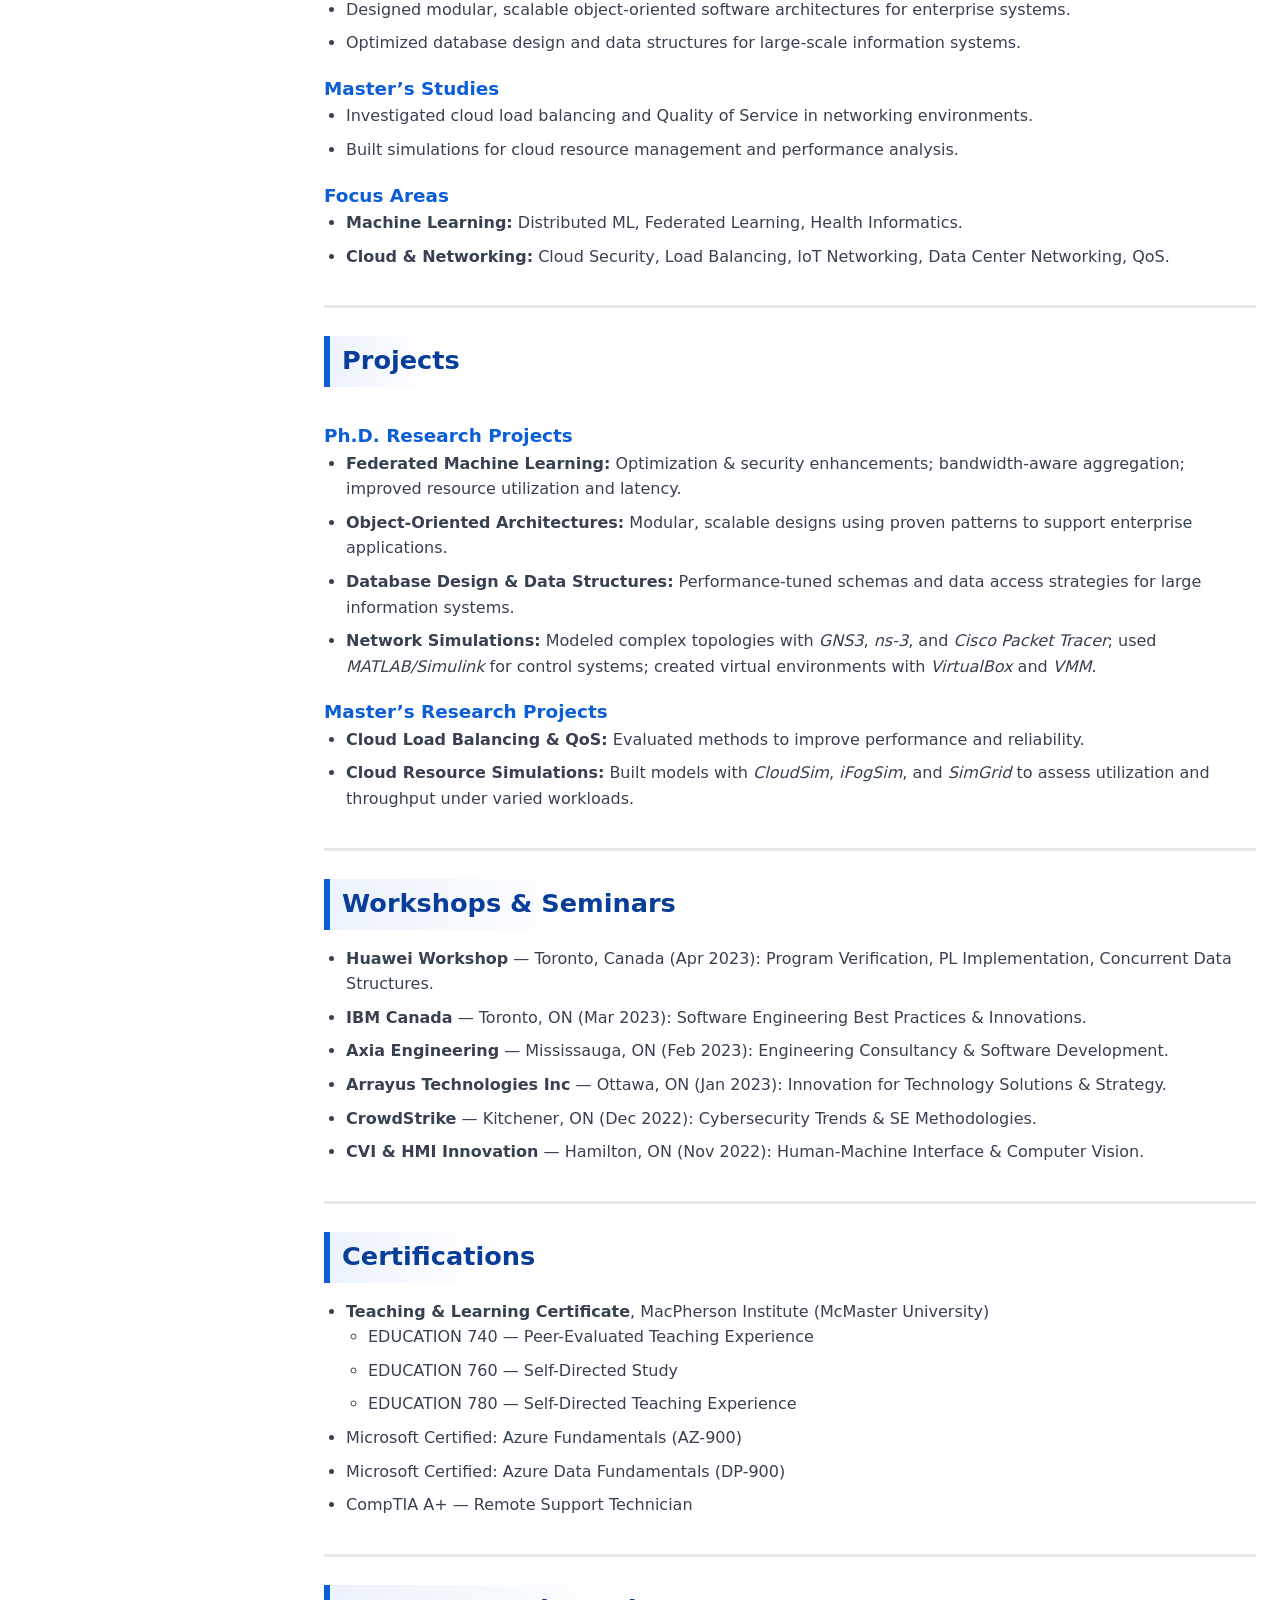
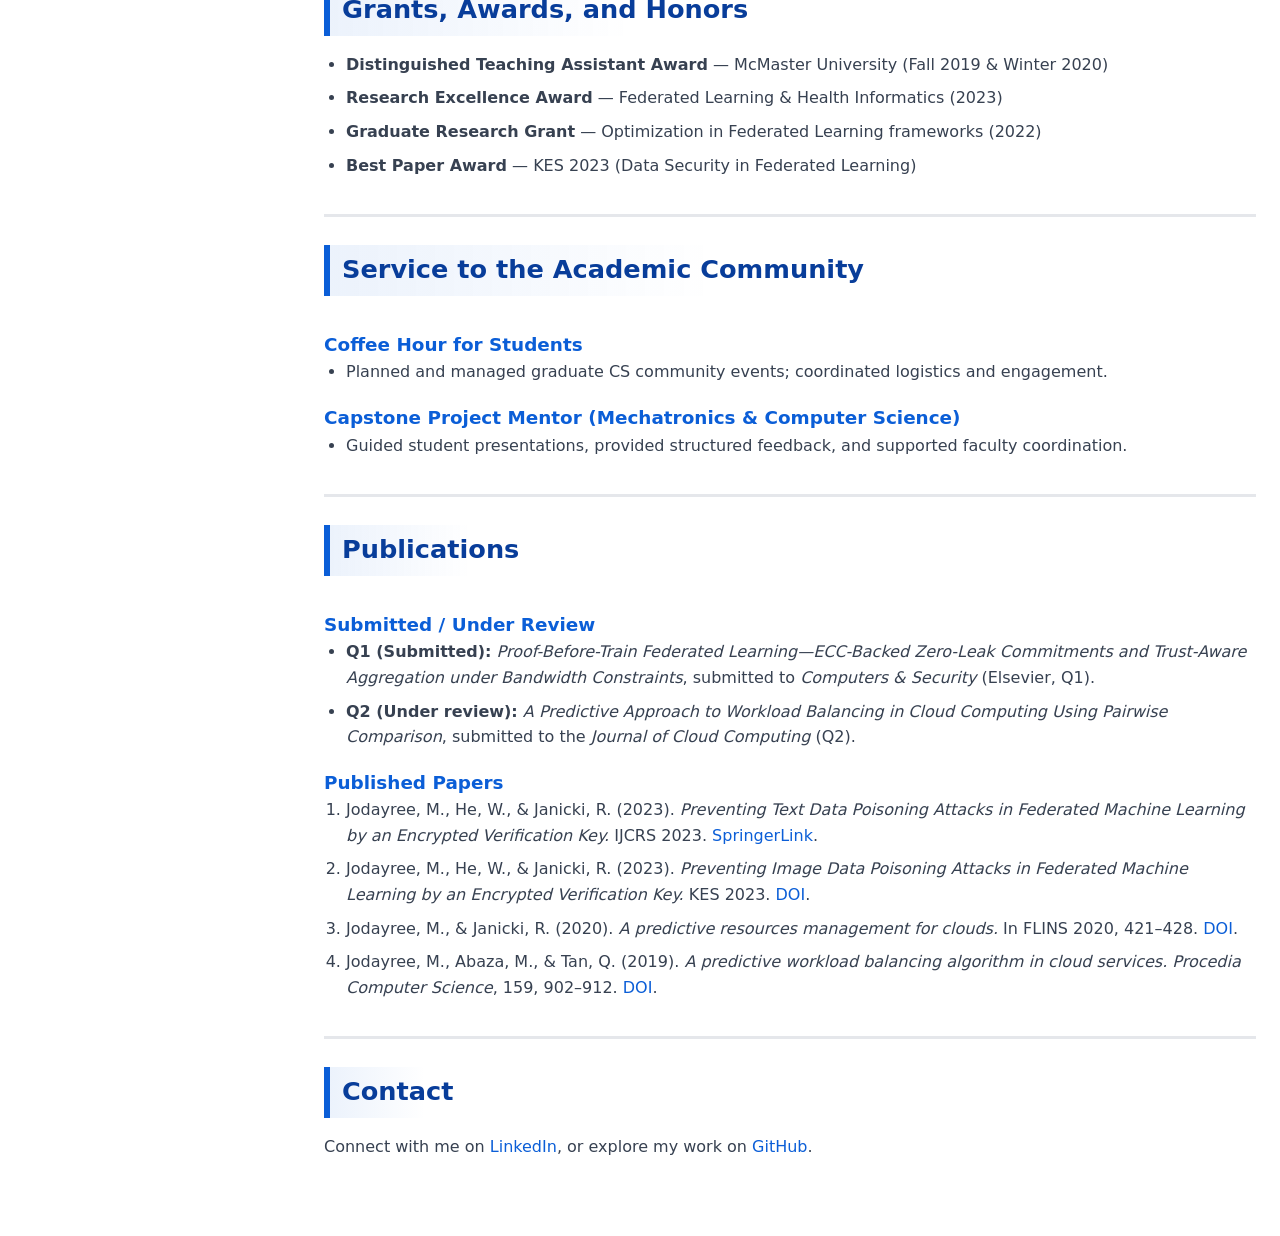
==== commit 193dfbf1: "Add files via upload" ====
--- a/index.html
+++ b/index.html
@@ -259,21 +259,19 @@
         </ul>
       </section>
 
-      <!-- CERTIFICATIONS (polished formatting) -->
+      <!-- CERTIFICATIONS (nested courses under the certificate, no "Courses completed:") -->
       <section id="certs" class="section">
         <h2 class="section-title">Certifications</h2>
 
         <ul>
-          <li><strong>Teaching &amp; Learning Certificate</strong>, MacPherson Institute (McMaster University)</li>
-        </ul>
-        <p><em>Courses completed:</em></p>
-        <ul>
-          <li>EDUCATION 740 — Peer-Evaluated Teaching Experience</li>
-          <li>EDUCATION 760 — Self-Directed Study</li>
-          <li>EDUCATION 780 — Self-Directed Teaching Experience</li>
-        </ul>
-
-        <ul>
+          <li>
+            <strong>Teaching &amp; Learning Certificate</strong>, MacPherson Institute (McMaster University)
+            <ul>
+              <li>EDUCATION 740 — Peer-Evaluated Teaching Experience</li>
+              <li>EDUCATION 760 — Self-Directed Study</li>
+              <li>EDUCATION 780 — Self-Directed Teaching Experience</li>
+            </ul>
+          </li>
           <li>Microsoft Certified: Azure Fundamentals (AZ-900)</li>
           <li>Microsoft Certified: Azure Data Fundamentals (DP-900)</li>
           <li>CompTIA A+ — Remote Support Technician</li>
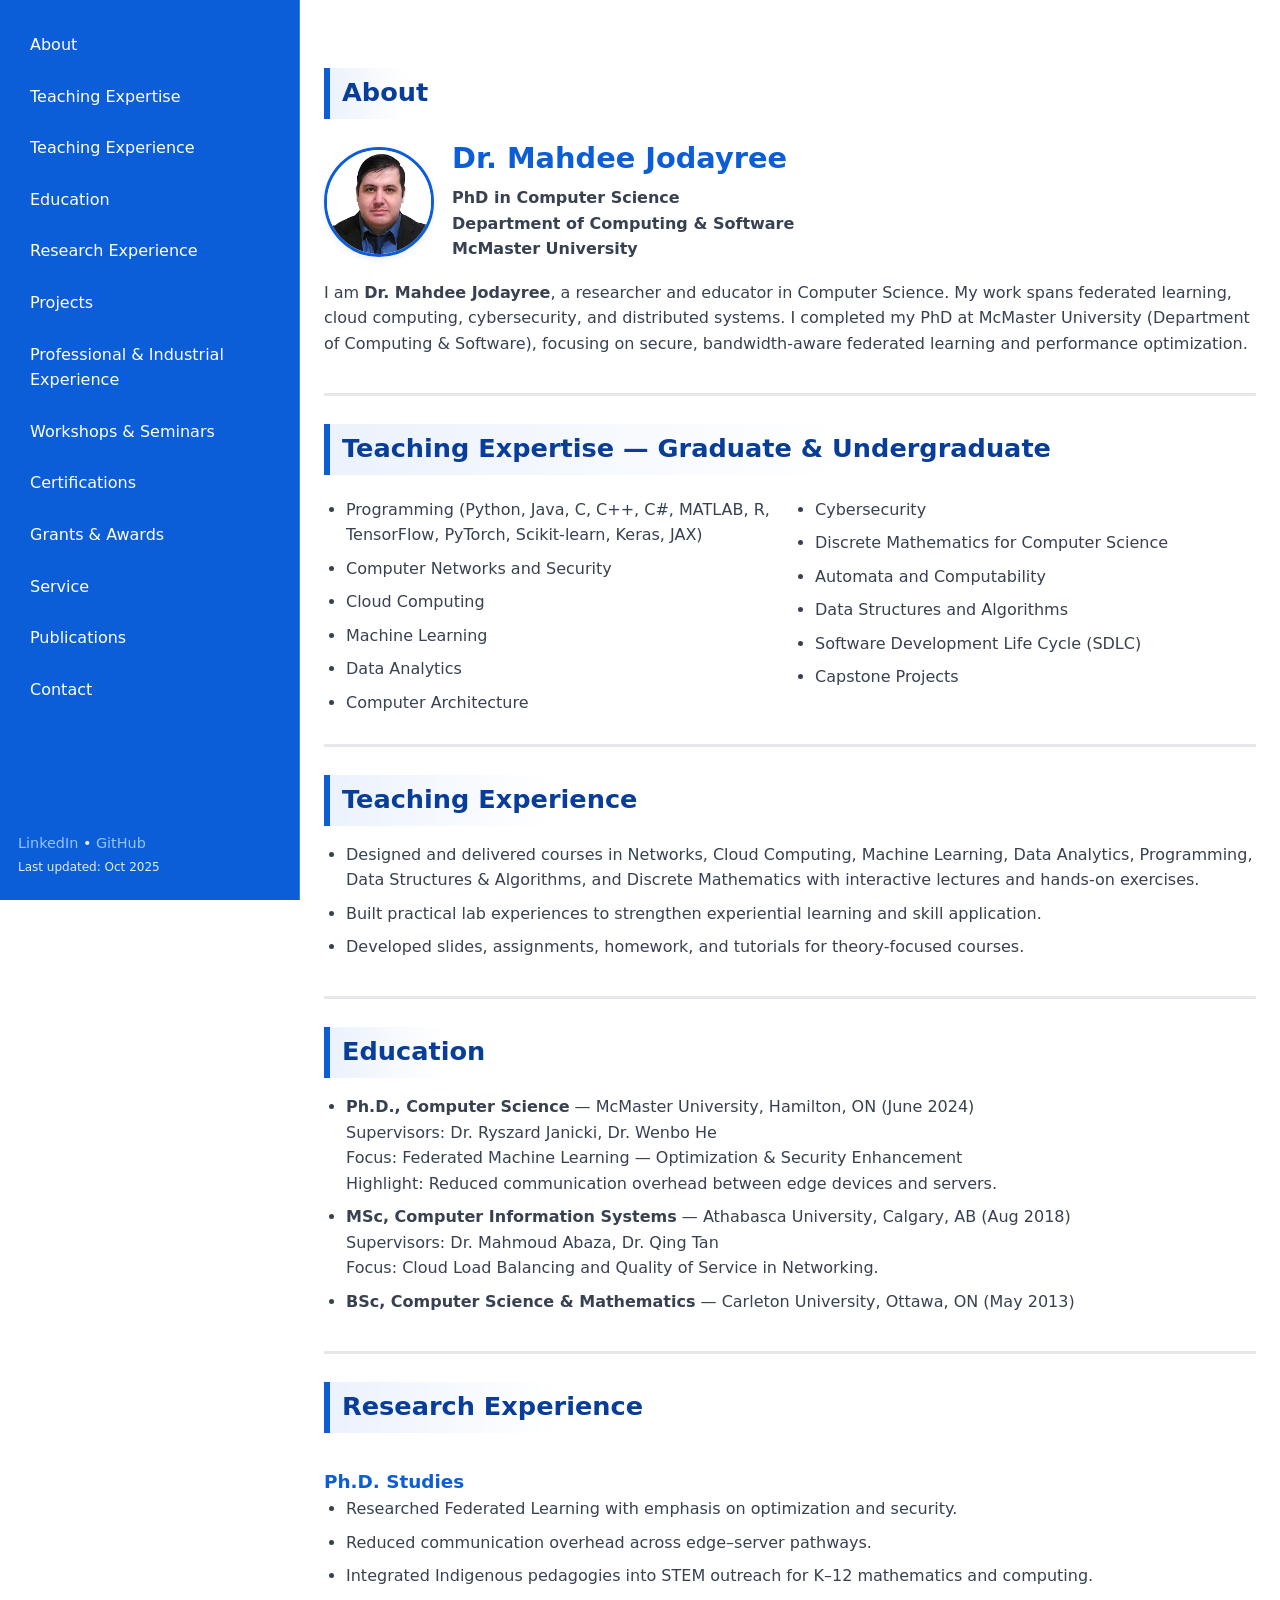
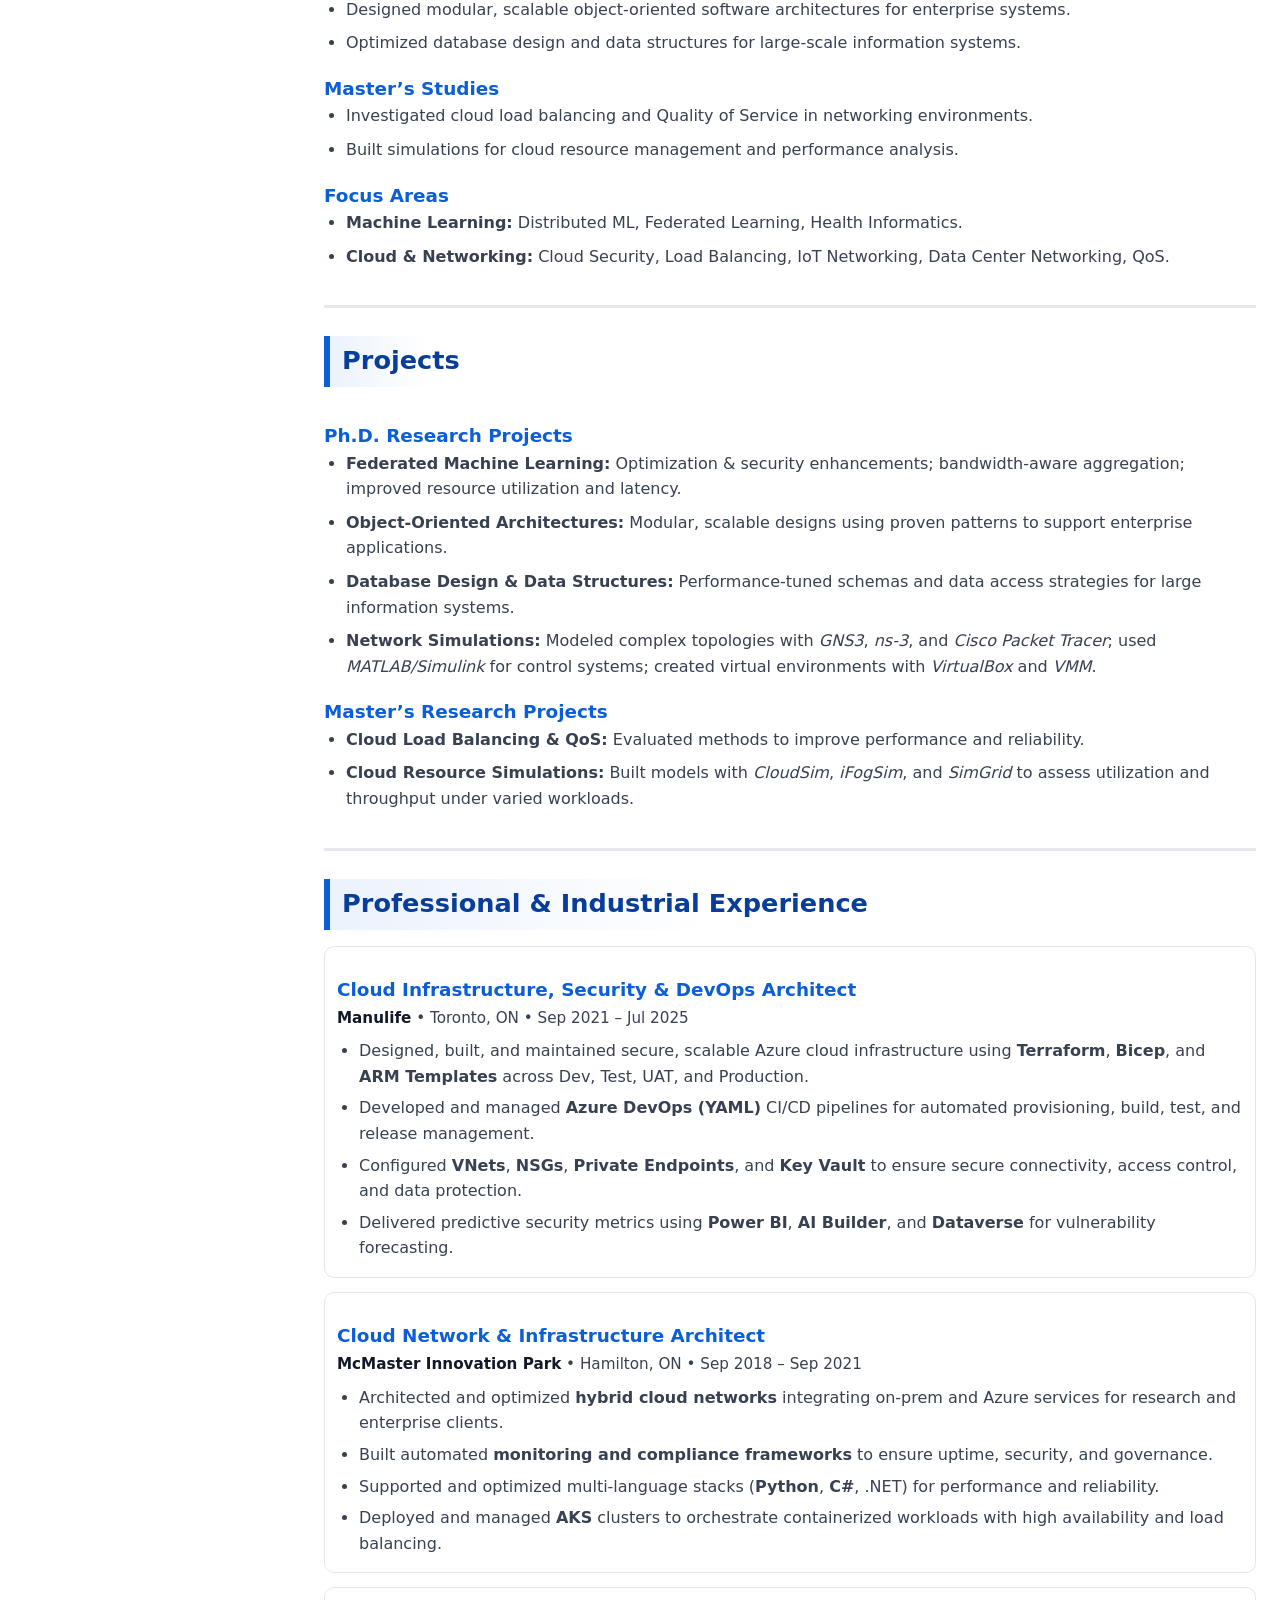
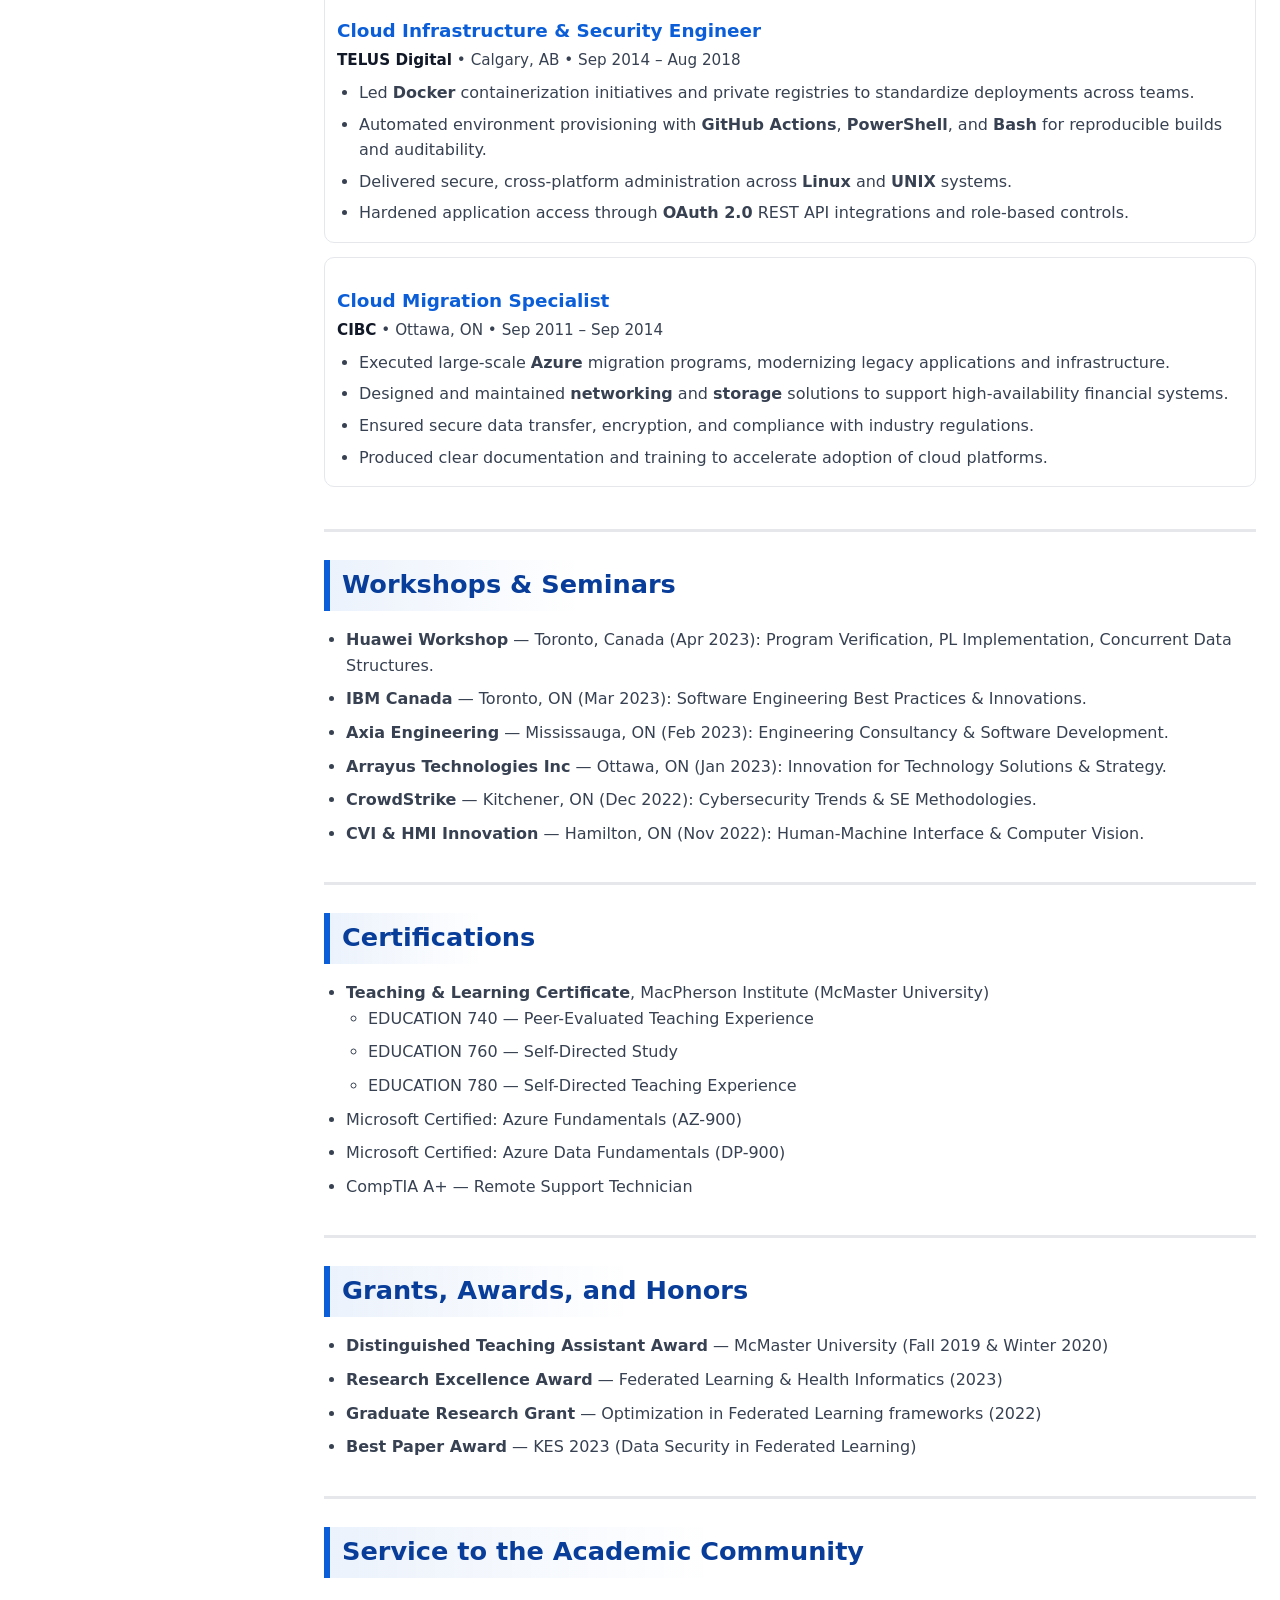
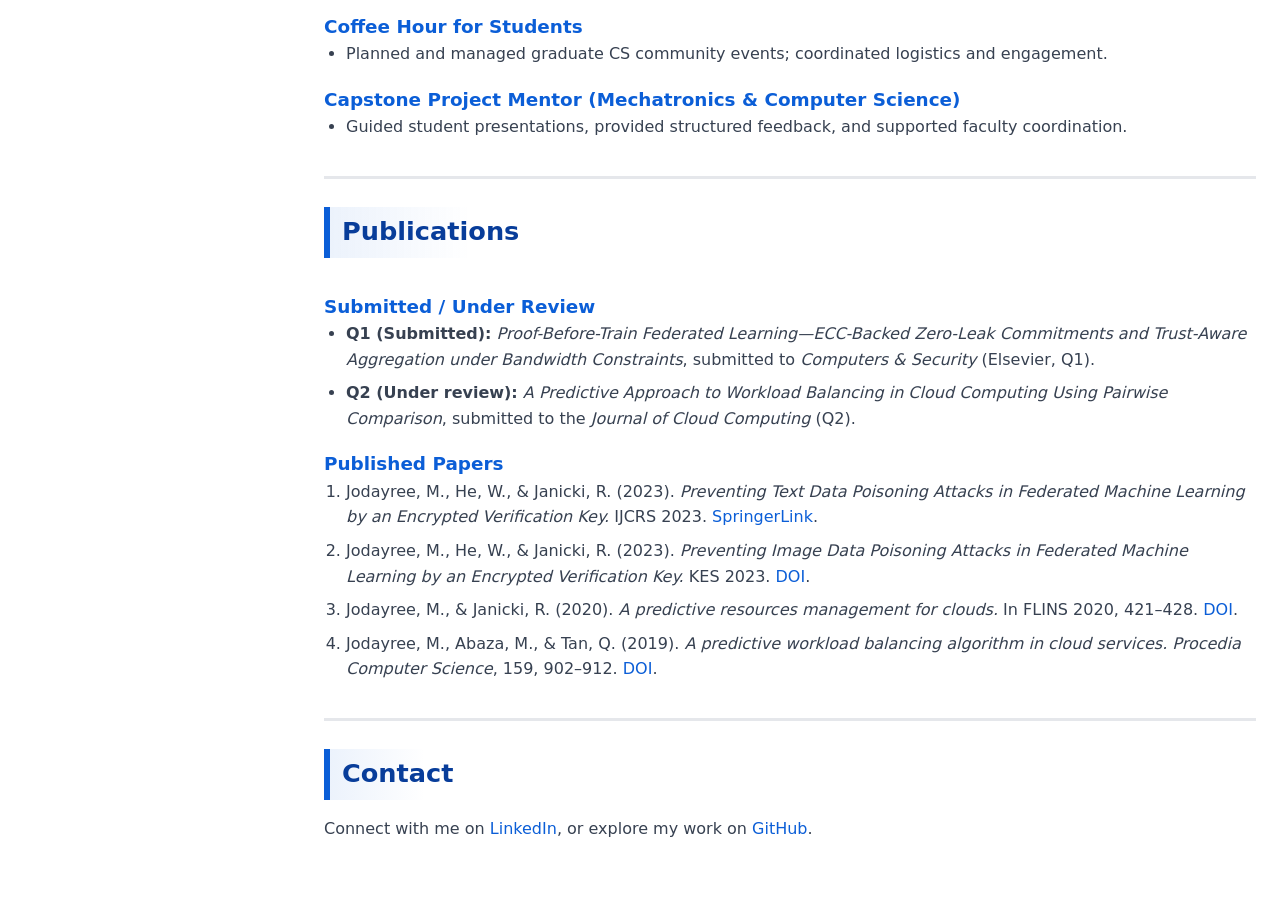
==== commit 1a1fd351: "Add files via upload" ====
--- a/index.html
+++ b/index.html
@@ -1,351 +1,404 @@
-<!doctype html>
-<html lang="en">
-<head>
-  <meta charset="utf-8" />
-  <meta name="viewport" content="width=device-width, initial-scale=1" />
-  <title>Dr. Mahdee Jodayree — Personal Academic Homepage</title>
-
-  <!-- SEO -->
-  <meta name="description" content="Personal academic homepage of Dr. Mahdee Jodayree, PhD in Computer Science from McMaster University. Research areas: Federated Learning, Cloud Computing, Cybersecurity, Distributed Systems. Teaching expertise: ML, Networks, Discrete Mathematics, Data Structures, SDLC." />
-  <meta name="robots" content="index, follow" />
-
-  <!-- Schema.org Person -->
-  <script type="application/ld+json">
-  {
-    "@context": "https://schema.org",
-    "@type": "Person",
-    "name": "Dr. Mahdee Jodayree",
-    "affiliation": {
-      "@type": "CollegeOrUniversity",
-      "name": "McMaster University",
-      "department": "Department of Computing & Software",
-      "address": { "@type": "PostalAddress", "addressLocality": "Hamilton", "addressRegion": "ON", "addressCountry": "Canada" }
-    },
-    "alumniOf": [
-      {"@type":"CollegeOrUniversity","name":"McMaster University"},
-      {"@type":"CollegeOrUniversity","name":"Athabasca University"},
-      {"@type":"CollegeOrUniversity","name":"Carleton University"}
-    ],
-    "sameAs": [
-      "https://github.com/mahdijaf",
-      "https://www.linkedin.com/in/mahdeej/"
-    ]
-  }
-  </script>
-
-  <link rel="stylesheet" href="styles.css" />
-  <script>
-    window.addEventListener('DOMContentLoaded', function () {
-      // Jump to About on first load if no hash
-      if (!location.hash) {
-        const about = document.getElementById('about');
-        if (about) about.scrollIntoView({ behavior: 'auto', block: 'start' });
-      }
-
-      // Mobile dropdown menu (panel is outside the sidebar to avoid clipping)
-      const btn   = document.getElementById('mobile-menu-btn');
-      const panel = document.getElementById('mobile-menu-panel');
-
-      function openPanel() {
-        panel.classList.add('open');
-        btn.setAttribute('aria-expanded', 'true');
-        const first = panel.querySelector('a');
-        if (first) first.focus();
-      }
-      function closePanel() {
-        panel.classList.remove('open');
-        btn.setAttribute('aria-expanded', 'false');
-      }
-      function togglePanel(e) {
-        e.stopPropagation();
-        panel.classList.contains('open') ? closePanel() : openPanel();
-      }
-
-      if (btn && panel) {
-        btn.addEventListener('click', togglePanel);
-
-        // Close when a link is clicked (allow hash navigation first)
-        panel.addEventListener('click', (e) => {
-          const t = e.target;
-          if (t && t.tagName === 'A') setTimeout(closePanel, 0);
-        });
-
-        // Close on outside click
-        document.addEventListener('click', (e) => {
-          if (panel.classList.contains('open') && !panel.contains(e.target) && e.target !== btn) {
-            closePanel();
-          }
-        });
-
-        // Close on ESC and on hash change
-        document.addEventListener('keydown', (e) => {
-          if (e.key === 'Escape' && panel.classList.contains('open')) closePanel();
-        });
-        window.addEventListener('hashchange', closePanel);
-      }
-    });
-  </script>
-</head>
-
-<body>
-  <!-- SIDEBAR (desktop) + MOBILE HEADER (top) -->
-  <aside class="sidebar" role="navigation" aria-label="Primary">
-    <!-- Mobile top bar with small Menu box (visible on mobile only) -->
-    <div class="mobile-bar">
-      <button id="mobile-menu-btn"
-              class="mobile-menu"
-              aria-expanded="false"
-              aria-controls="mobile-menu-panel"
-              aria-label="Open navigation">
-        Menu ▾
-      </button>
-    </div>
-
-    <!-- Desktop vertical nav -->
-    <nav id="primary-nav" class="nav" aria-label="Primary navigation links">
-      <a href="#about">About</a>
-      <a href="#expertise">Teaching Expertise</a>
-      <a href="#teaching">Teaching Experience</a>
-      <a href="#education">Education</a>
-      <a href="#research">Research Experience</a>
-      <a href="#projects">Projects</a>
-      <a href="#workshops">Workshops &amp; Seminars</a>
-      <a href="#certs">Certifications</a>
-      <a href="#awards">Grants &amp; Awards</a>
-      <a href="#service">Service</a>
-      <a href="#publications">Publications</a>
-      <a href="#contact">Contact</a>
-    </nav>
-
-    <footer class="contact">
-      <p>
-        <a href="https://www.linkedin.com/in/mahdeej/" rel="me" target="_blank">LinkedIn</a> •
-        <a href="https://github.com/mahdijaf" rel="me" target="_blank">GitHub</a>
-      </p>
-      <small>Last updated: Oct 2025</small>
-    </footer>
-  </aside>
-
-  <!-- CONTENT -->
-  <div class="page">
-    <main class="content">
-      <!-- ABOUT -->
-      <section id="about" class="section about">
-        <h2 class="section-title">About</h2>
-
-        <div class="about-wrap">
-          <img src="headshot.jpg" alt="Portrait of Dr. Mahdee Jodayree" class="about-photo" />
-          <div class="about-text">
-            <h1 class="name">Dr. Mahdee Jodayree</h1>
-            <p class="about-credential">
-              PhD in Computer Science<br>
-              Department of Computing &amp; Software<br>
-              McMaster University
-            </p>
-          </div>
-        </div>
-
-        <p class="about-blurb">
-          I am <strong>Dr. Mahdee Jodayree</strong>, a researcher and educator in Computer Science.
-          My work spans federated learning, cloud computing, cybersecurity, and distributed systems.
-          I completed my PhD at McMaster University (Department of Computing &amp; Software),
-          focusing on secure, bandwidth-aware federated learning and performance optimization.
-        </p>
-      </section>
-
-      <!-- EXPERTISE -->
-      <section id="expertise" class="section">
-        <h2 class="section-title">Teaching Expertise — Graduate &amp; Undergraduate</h2>
-        <ul class="cols">
-          <li>Programming (Python, Java, C, C++, C#, MATLAB, R, TensorFlow, PyTorch, Scikit-learn, Keras, JAX)</li>
-          <li>Computer Networks and Security</li>
-          <li>Cloud Computing</li>
-          <li>Machine Learning</li>
-          <li>Data Analytics</li>
-          <li>Computer Architecture</li>
-          <li>Cybersecurity</li>
-          <li>Discrete Mathematics for Computer Science</li>
-          <li>Automata and Computability</li>
-          <li>Data Structures and Algorithms</li>
-          <li>Software Development Life Cycle (SDLC)</li>
-          <li>Capstone Projects</li>
-        </ul>
-      </section>
-
-      <!-- TEACHING -->
-      <section id="teaching" class="section">
-        <h2 class="section-title">Teaching Experience</h2>
-        <ul>
-          <li>Designed and delivered courses in Networks, Cloud Computing, Machine Learning, Data Analytics, Programming, Data Structures &amp; Algorithms, and Discrete Mathematics with interactive lectures and hands-on exercises.</li>
-          <li>Built practical lab experiences to strengthen experiential learning and skill application.</li>
-          <li>Developed slides, assignments, homework, and tutorials for theory-focused courses.</li>
-        </ul>
-      </section>
-
-      <!-- EDUCATION -->
-      <section id="education" class="section">
-        <h2 class="section-title">Education</h2>
-        <ul>
-          <li>
-            <strong>Ph.D., Computer Science</strong> — McMaster University, Hamilton, ON (June 2024)<br />
-            Supervisors: Dr. Ryszard Janicki, Dr. Wenbo He<br />
-            Focus: Federated Machine Learning — Optimization &amp; Security Enhancement<br />
-            Highlight: Reduced communication overhead between edge devices and servers.
-          </li>
-          <li>
-            <strong>MSc, Computer Information Systems</strong> — Athabasca University, Calgary, AB (Aug 2018)<br />
-            Supervisors: Dr. Mahmoud Abaza, Dr. Qing Tan<br />
-            Focus: Cloud Load Balancing and Quality of Service in Networking.
-          </li>
-          <li>
-            <strong>BSc, Computer Science &amp; Mathematics</strong> — Carleton University, Ottawa, ON (May 2013)
-          </li>
-        </ul>
-      </section>
-
-      <!-- RESEARCH -->
-      <section id="research" class="section">
-        <h2 class="section-title">Research Experience</h2>
-        <h3>Ph.D. Studies</h3>
-        <ul>
-          <li>Researched Federated Learning with emphasis on optimization and security.</li>
-          <li>Reduced communication overhead across edge–server pathways.</li>
-          <li>Integrated Indigenous pedagogies into STEM outreach for K–12 mathematics and computing.</li>
-          <li>Designed modular, scalable object-oriented software architectures for enterprise systems.</li>
-          <li>Optimized database design and data structures for large-scale information systems.</li>
-        </ul>
-
-        <h3>Master’s Studies</h3>
-        <ul>
-          <li>Investigated cloud load balancing and Quality of Service in networking environments.</li>
-          <li>Built simulations for cloud resource management and performance analysis.</li>
-        </ul>
-
-        <h3>Focus Areas</h3>
-        <ul>
-          <li><strong>Machine Learning:</strong> Distributed ML, Federated Learning, Health Informatics.</li>
-          <li><strong>Cloud &amp; Networking:</strong> Cloud Security, Load Balancing, IoT Networking, Data Center Networking, QoS.</li>
-        </ul>
-      </section>
-
-      <!-- PROJECTS -->
-      <section id="projects" class="section">
-        <h2 class="section-title">Projects</h2>
-        <h3>Ph.D. Research Projects</h3>
-        <ul>
-          <li><strong>Federated Machine Learning:</strong> Optimization &amp; security enhancements; bandwidth-aware aggregation; improved resource utilization and latency.</li>
-          <li><strong>Object-Oriented Architectures:</strong> Modular, scalable designs using proven patterns to support enterprise applications.</li>
-          <li><strong>Database Design &amp; Data Structures:</strong> Performance-tuned schemas and data access strategies for large information systems.</li>
-          <li><strong>Network Simulations:</strong> Modeled complex topologies with <em>GNS3</em>, <em>ns-3</em>, and <em>Cisco Packet Tracer</em>; used <em>MATLAB/Simulink</em> for control systems; created virtual environments with <em>VirtualBox</em> and <em>VMM</em>.</li>
-        </ul>
-
-        <h3>Master’s Research Projects</h3>
-        <ul>
-          <li><strong>Cloud Load Balancing &amp; QoS:</strong> Evaluated methods to improve performance and reliability.</li>
-          <li><strong>Cloud Resource Simulations:</strong> Built models with <em>CloudSim</em>, <em>iFogSim</em>, and <em>SimGrid</em> to assess utilization and throughput under varied workloads.</li>
-        </ul>
-      </section>
-
-      <!-- WORKSHOPS -->
-      <section id="workshops" class="section">
-        <h2 class="section-title">Workshops &amp; Seminars</h2>
-        <ul>
-          <li><strong>Huawei Workshop</strong> — Toronto, Canada (Apr 2023): Program Verification, PL Implementation, Concurrent Data Structures.</li>
-          <li><strong>IBM Canada</strong> — Toronto, ON (Mar 2023): Software Engineering Best Practices &amp; Innovations.</li>
-          <li><strong>Axia Engineering</strong> — Mississauga, ON (Feb 2023): Engineering Consultancy &amp; Software Development.</li>
-          <li><strong>Arrayus Technologies Inc</strong> — Ottawa, ON (Jan 2023): Innovation for Technology Solutions &amp; Strategy.</li>
-          <li><strong>CrowdStrike</strong> — Kitchener, ON (Dec 2022): Cybersecurity Trends &amp; SE Methodologies.</li>
-          <li><strong>CVI &amp; HMI Innovation</strong> — Hamilton, ON (Nov 2022): Human-Machine Interface &amp; Computer Vision.</li>
-        </ul>
-      </section>
-
-      <!-- CERTIFICATIONS (nested courses under the certificate, no "Courses completed:") -->
-      <section id="certs" class="section">
-        <h2 class="section-title">Certifications</h2>
-
-        <ul>
-          <li>
-            <strong>Teaching &amp; Learning Certificate</strong>, MacPherson Institute (McMaster University)
-            <ul>
-              <li>EDUCATION 740 — Peer-Evaluated Teaching Experience</li>
-              <li>EDUCATION 760 — Self-Directed Study</li>
-              <li>EDUCATION 780 — Self-Directed Teaching Experience</li>
-            </ul>
-          </li>
-          <li>Microsoft Certified: Azure Fundamentals (AZ-900)</li>
-          <li>Microsoft Certified: Azure Data Fundamentals (DP-900)</li>
-          <li>CompTIA A+ — Remote Support Technician</li>
-        </ul>
-      </section>
-
-      <!-- AWARDS -->
-      <section id="awards" class="section">
-        <h2 class="section-title">Grants, Awards, and Honors</h2>
-        <ul>
-          <li><strong>Distinguished Teaching Assistant Award</strong> — McMaster University (Fall 2019 &amp; Winter 2020)</li>
-          <li><strong>Research Excellence Award</strong> — Federated Learning &amp; Health Informatics (2023)</li>
-          <li><strong>Graduate Research Grant</strong> — Optimization in Federated Learning frameworks (2022)</li>
-          <li><strong>Best Paper Award</strong> — KES 2023 (Data Security in Federated Learning)</li>
-        </ul>
-      </section>
-
-      <!-- SERVICE -->
-      <section id="service" class="section">
-        <h2 class="section-title">Service to the Academic Community</h2>
-        <h3>Coffee Hour for Students</h3>
-        <ul>
-          <li>Planned and managed graduate CS community events; coordinated logistics and engagement.</li>
-        </ul>
-        <h3>Capstone Project Mentor (Mechatronics &amp; Computer Science)</h3>
-        <ul>
-          <li>Guided student presentations, provided structured feedback, and supported faculty coordination.</li>
-        </ul>
-      </section>
-
-      <!-- PUBLICATIONS -->
-      <section id="publications" class="section">
-        <h2 class="section-title">Publications</h2>
-        <h3>Submitted / Under Review</h3>
-        <ul>
-          <li><strong>Q1 (Submitted):</strong> <em>Proof-Before-Train Federated Learning—ECC-Backed Zero-Leak Commitments and Trust-Aware Aggregation under Bandwidth Constraints</em>, submitted to <em>Computers &amp; Security</em> (Elsevier, Q1).</li>
-          <li><strong>Q2 (Under review):</strong> <em>A Predictive Approach to Workload Balancing in Cloud Computing Using Pairwise Comparison</em>, submitted to the <em>Journal of Cloud Computing</em> (Q2).</li>
-        </ul>
-        <h3>Published Papers</h3>
-        <ol>
-          <li>Jodayree, M., He, W., &amp; Janicki, R. (2023). <em>Preventing Text Data Poisoning Attacks in Federated Machine Learning by an Encrypted Verification Key.</em> IJCRS 2023. <a href="https://link.springer.com/chapter/10.1007/978-3-031-50959-9_42" target="_blank" rel="noopener">SpringerLink</a>.</li>
-          <li>Jodayree, M., He, W., &amp; Janicki, R. (2023). <em>Preventing Image Data Poisoning Attacks in Federated Machine Learning by an Encrypted Verification Key.</em> KES 2023. <a href="https://doi.org/10.1016/j.procs.2023.10.264" target="_blank" rel="noopener">DOI</a>.</li>
-          <li>Jodayree, M., &amp; Janicki, R. (2020). <em>A predictive resources management for clouds.</em> In FLINS 2020, 421–428. <a href="https://doi.org/10.1142/9789811223334_0051" target="_blank" rel="noopener">DOI</a>.</li>
-          <li>Jodayree, M., Abaza, M., &amp; Tan, Q. (2019). <em>A predictive workload balancing algorithm in cloud services.</em> <em>Procedia Computer Science</em>, 159, 902–912. <a href="https://doi.org/10.1016/j.procs.2019.09.250" target="_blank" rel="noopener">DOI</a>.</li>
-        </ol>
-      </section>
-
-      <!-- CONTACT -->
-      <section id="contact" class="section">
-        <h2 class="section-title">Contact</h2>
-        <p>
-          Connect with me on
-          <a href="https://www.linkedin.com/in/mahdeej/" rel="me" target="_blank">LinkedIn</a>,
-          or explore my work on
-          <a href="https://github.com/mahdijaf" rel="me" target="_blank">GitHub</a>.
-        </p>
-      </section>
-    </main>
-  </div>
-
-  <!-- MOBILE DROPDOWN PANEL (outside sidebar to avoid clipping) -->
-  <div id="mobile-menu-panel" class="mobile-menu-panel" role="menu" aria-label="Mobile navigation menu">
-    <a href="#about" role="menuitem">About</a>
-    <a href="#expertise" role="menuitem">Teaching Expertise</a>
-    <a href="#teaching" role="menuitem">Teaching Experience</a>
-    <a href="#education" role="menuitem">Education</a>
-    <a href="#research" role="menuitem">Research Experience</a>
-    <a href="#projects" role="menuitem">Projects</a>
-    <a href="#workshops" role="menuitem">Workshops &amp; Seminars</a>
-    <a href="#certs" role="menuitem">Certifications</a>
-    <a href="#awards" role="menuitem">Grants &amp; Awards</a>
-    <a href="#service" role="menuitem">Service</a>
-    <a href="#publications" role="menuitem">Publications</a>
-    <a href="#contact" role="menuitem">Contact</a>
-  </div>
-</body>
-</html>
+<!doctype html>
+<html lang="en">
+<head>
+  <meta charset="utf-8" />
+  <meta name="viewport" content="width=device-width, initial-scale=1" />
+  <title>Dr. Mahdee Jodayree — Personal Academic Homepage</title>
+
+  <!-- SEO -->
+  <meta name="description" content="Personal academic homepage of Dr. Mahdee Jodayree, PhD in Computer Science from McMaster University. Research areas: Federated Learning, Cloud Computing, Cybersecurity, Distributed Systems. Teaching expertise: ML, Networks, Discrete Mathematics, Data Structures, SDLC." />
+  <meta name="robots" content="index, follow" />
+
+  <!-- Schema.org Person -->
+  <script type="application/ld+json">
+  {
+    "@context": "https://schema.org",
+    "@type": "Person",
+    "name": "Dr. Mahdee Jodayree",
+    "affiliation": {
+      "@type": "CollegeOrUniversity",
+      "name": "McMaster University",
+      "department": "Department of Computing & Software",
+      "address": { "@type": "PostalAddress", "addressLocality": "Hamilton", "addressRegion": "ON", "addressCountry": "Canada" }
+    },
+    "alumniOf": [
+      {"@type":"CollegeOrUniversity","name":"McMaster University"},
+      {"@type":"CollegeOrUniversity","name":"Athabasca University"},
+      {"@type":"CollegeOrUniversity","name":"Carleton University"}
+    ],
+    "sameAs": [
+      "https://github.com/mahdijaf",
+      "https://www.linkedin.com/in/mahdeej/"
+    ]
+  }
+  </script>
+
+  <link rel="stylesheet" href="styles.css" />
+  <script>
+    window.addEventListener('DOMContentLoaded', function () {
+      // Jump to About on first load if no hash
+      if (!location.hash) {
+        const about = document.getElementById('about');
+        if (about) about.scrollIntoView({ behavior: 'auto', block: 'start' });
+      }
+
+      // Mobile dropdown menu (panel is outside the sidebar to avoid clipping)
+      const btn   = document.getElementById('mobile-menu-btn');
+      const panel = document.getElementById('mobile-menu-panel');
+
+      function openPanel() {
+        panel.classList.add('open');
+        btn.setAttribute('aria-expanded', 'true');
+        const first = panel.querySelector('a');
+        if (first) first.focus();
+      }
+      function closePanel() {
+        panel.classList.remove('open');
+        btn.setAttribute('aria-expanded', 'false');
+      }
+      function togglePanel(e) {
+        e.stopPropagation();
+        panel.classList.contains('open') ? closePanel() : openPanel();
+      }
+
+      if (btn && panel) {
+        btn.addEventListener('click', togglePanel);
+
+        // Close when a link is clicked (allow hash navigation first)
+        panel.addEventListener('click', (e) => {
+          const t = e.target;
+          if (t && t.tagName === 'A') setTimeout(closePanel, 0);
+        });
+
+        // Close on outside click
+        document.addEventListener('click', (e) => {
+          if (panel.classList.contains('open') && !panel.contains(e.target) && e.target !== btn) {
+            closePanel();
+          }
+        });
+
+        // Close on ESC and on hash change
+        document.addEventListener('keydown', (e) => {
+          if (e.key === 'Escape' && panel.classList.contains('open')) closePanel();
+        });
+        window.addEventListener('hashchange', closePanel);
+      }
+    });
+  </script>
+</head>
+
+<body>
+  <!-- SIDEBAR (desktop) + MOBILE HEADER (top) -->
+  <aside class="sidebar" role="navigation" aria-label="Primary">
+    <!-- Mobile top bar with small Menu box (visible on mobile only) -->
+    <div class="mobile-bar">
+      <button id="mobile-menu-btn"
+              class="mobile-menu"
+              aria-expanded="false"
+              aria-controls="mobile-menu-panel"
+              aria-label="Open navigation">
+        Menu ▾
+      </button>
+    </div>
+
+    <!-- Desktop vertical nav -->
+    <nav id="primary-nav" class="nav" aria-label="Primary navigation links">
+      <a href="#about">About</a>
+      <a href="#expertise">Teaching Expertise</a>
+      <a href="#teaching">Teaching Experience</a>
+      <a href="#education">Education</a>
+      <a href="#research">Research Experience</a>
+      <a href="#projects">Projects</a>
+      <a href="#industry-experience">Professional &amp; Industrial Experience</a>
+      <a href="#workshops">Workshops &amp; Seminars</a>
+      <a href="#certs">Certifications</a>
+      <a href="#awards">Grants &amp; Awards</a>
+      <a href="#service">Service</a>
+      <a href="#publications">Publications</a>
+      <a href="#contact">Contact</a>
+    </nav>
+
+    <footer class="contact">
+      <p>
+        <a href="https://www.linkedin.com/in/mahdeej/" rel="me" target="_blank">LinkedIn</a> •
+        <a href="https://github.com/mahdijaf" rel="me" target="_blank">GitHub</a>
+      </p>
+      <small>Last updated: Oct 2025</small>
+    </footer>
+  </aside>
+
+  <!-- CONTENT -->
+  <div class="page">
+    <main class="content">
+      <!-- ABOUT -->
+      <section id="about" class="section about">
+        <h2 class="section-title">About</h2>
+
+        <div class="about-wrap">
+          <img src="headshot.jpg" alt="Portrait of Dr. Mahdee Jodayree" class="about-photo" />
+          <div class="about-text">
+            <h1 class="name">Dr. Mahdee Jodayree</h1>
+            <p class="about-credential">
+              PhD in Computer Science<br>
+              Department of Computing &amp; Software<br>
+              McMaster University
+            </p>
+          </div>
+        </div>
+
+        <p class="about-blurb">
+          I am <strong>Dr. Mahdee Jodayree</strong>, a researcher and educator in Computer Science.
+          My work spans federated learning, cloud computing, cybersecurity, and distributed systems.
+          I completed my PhD at McMaster University (Department of Computing &amp; Software),
+          focusing on secure, bandwidth-aware federated learning and performance optimization.
+        </p>
+      </section>
+
+      <!-- EXPERTISE -->
+      <section id="expertise" class="section">
+        <h2 class="section-title">Teaching Expertise — Graduate &amp; Undergraduate</h2>
+        <ul class="cols">
+          <li>Programming (Python, Java, C, C++, C#, MATLAB, R, TensorFlow, PyTorch, Scikit-learn, Keras, JAX)</li>
+          <li>Computer Networks and Security</li>
+          <li>Cloud Computing</li>
+          <li>Machine Learning</li>
+          <li>Data Analytics</li>
+          <li>Computer Architecture</li>
+          <li>Cybersecurity</li>
+          <li>Discrete Mathematics for Computer Science</li>
+          <li>Automata and Computability</li>
+          <li>Data Structures and Algorithms</li>
+          <li>Software Development Life Cycle (SDLC)</li>
+          <li>Capstone Projects</li>
+        </ul>
+      </section>
+
+      <!-- TEACHING -->
+      <section id="teaching" class="section">
+        <h2 class="section-title">Teaching Experience</h2>
+        <ul>
+          <li>Designed and delivered courses in Networks, Cloud Computing, Machine Learning, Data Analytics, Programming, Data Structures &amp; Algorithms, and Discrete Mathematics with interactive lectures and hands-on exercises.</li>
+          <li>Built practical lab experiences to strengthen experiential learning and skill application.</li>
+          <li>Developed slides, assignments, homework, and tutorials for theory-focused courses.</li>
+        </ul>
+      </section>
+
+      <!-- EDUCATION -->
+      <section id="education" class="section">
+        <h2 class="section-title">Education</h2>
+        <ul>
+          <li>
+            <strong>Ph.D., Computer Science</strong> — McMaster University, Hamilton, ON (June 2024)<br />
+            Supervisors: Dr. Ryszard Janicki, Dr. Wenbo He<br />
+            Focus: Federated Machine Learning — Optimization &amp; Security Enhancement<br />
+            Highlight: Reduced communication overhead between edge devices and servers.
+          </li>
+          <li>
+            <strong>MSc, Computer Information Systems</strong> — Athabasca University, Calgary, AB (Aug 2018)<br />
+            Supervisors: Dr. Mahmoud Abaza, Dr. Qing Tan<br />
+            Focus: Cloud Load Balancing and Quality of Service in Networking.
+          </li>
+          <li>
+            <strong>BSc, Computer Science &amp; Mathematics</strong> — Carleton University, Ottawa, ON (May 2013)
+          </li>
+        </ul>
+      </section>
+
+      <!-- RESEARCH -->
+      <section id="research" class="section">
+        <h2 class="section-title">Research Experience</h2>
+        <h3>Ph.D. Studies</h3>
+        <ul>
+          <li>Researched Federated Learning with emphasis on optimization and security.</li>
+          <li>Reduced communication overhead across edge–server pathways.</li>
+          <li>Integrated Indigenous pedagogies into STEM outreach for K–12 mathematics and computing.</li>
+          <li>Designed modular, scalable object-oriented software architectures for enterprise systems.</li>
+          <li>Optimized database design and data structures for large-scale information systems.</li>
+        </ul>
+
+        <h3>Master’s Studies</h3>
+        <ul>
+          <li>Investigated cloud load balancing and Quality of Service in networking environments.</li>
+          <li>Built simulations for cloud resource management and performance analysis.</li>
+        </ul>
+
+        <h3>Focus Areas</h3>
+        <ul>
+          <li><strong>Machine Learning:</strong> Distributed ML, Federated Learning, Health Informatics.</li>
+          <li><strong>Cloud &amp; Networking:</strong> Cloud Security, Load Balancing, IoT Networking, Data Center Networking, QoS.</li>
+        </ul>
+      </section>
+
+      <!-- PROJECTS -->
+      <section id="projects" class="section">
+        <h2 class="section-title">Projects</h2>
+        <h3>Ph.D. Research Projects</h3>
+        <ul>
+          <li><strong>Federated Machine Learning:</strong> Optimization &amp; security enhancements; bandwidth-aware aggregation; improved resource utilization and latency.</li>
+          <li><strong>Object-Oriented Architectures:</strong> Modular, scalable designs using proven patterns to support enterprise applications.</li>
+          <li><strong>Database Design &amp; Data Structures:</strong> Performance-tuned schemas and data access strategies for large information systems.</li>
+          <li><strong>Network Simulations:</strong> Modeled complex topologies with <em>GNS3</em>, <em>ns-3</em>, and <em>Cisco Packet Tracer</em>; used <em>MATLAB/Simulink</em> for control systems; created virtual environments with <em>VirtualBox</em> and <em>VMM</em>.</li>
+        </ul>
+
+        <h3>Master’s Research Projects</h3>
+        <ul>
+          <li><strong>Cloud Load Balancing &amp; QoS:</strong> Evaluated methods to improve performance and reliability.</li>
+          <li><strong>Cloud Resource Simulations:</strong> Built models with <em>CloudSim</em>, <em>iFogSim</em>, and <em>SimGrid</em> to assess utilization and throughput under varied workloads.</li>
+        </ul>
+      </section>
+
+      
+      <!-- INDUSTRY EXPERIENCE -->
+      <section id="industry-experience" class="section">
+        <h2 class="section-title">Professional &amp; Industrial Experience</h2>
+
+        <article class="xp">
+          <h3 class="job-title">Cloud Infrastructure, Security &amp; DevOps Architect</h3>
+          <div class="job-meta"><span class="company">Manulife</span> • <span class="location">Toronto, ON</span> • <span class="dates">Sep 2021 – Jul 2025</span></div>
+          <ul class="experience-list">
+            <li>Designed, built, and maintained secure, scalable Azure cloud infrastructure using <strong>Terraform</strong>, <strong>Bicep</strong>, and <strong>ARM Templates</strong> across Dev, Test, UAT, and Production.</li>
+            <li>Developed and managed <strong>Azure DevOps (YAML)</strong> CI/CD pipelines for automated provisioning, build, test, and release management.</li>
+            <li>Configured <strong>VNets</strong>, <strong>NSGs</strong>, <strong>Private Endpoints</strong>, and <strong>Key Vault</strong> to ensure secure connectivity, access control, and data protection.</li>
+            <li>Delivered predictive security metrics using <strong>Power BI</strong>, <strong>AI Builder</strong>, and <strong>Dataverse</strong> for vulnerability forecasting.</li>
+          </ul>
+        </article>
+
+        <article class="xp">
+          <h3 class="job-title">Cloud Network &amp; Infrastructure Architect</h3>
+          <div class="job-meta"><span class="company">McMaster Innovation Park</span> • <span class="location">Hamilton, ON</span> • <span class="dates">Sep 2018 – Sep 2021</span></div>
+          <ul class="experience-list">
+            <li>Architected and optimized <strong>hybrid cloud networks</strong> integrating on‑prem and Azure services for research and enterprise clients.</li>
+            <li>Built automated <strong>monitoring and compliance frameworks</strong> to ensure uptime, security, and governance.</li>
+            <li>Supported and optimized multi-language stacks (<strong>Python</strong>, <strong>C#</strong>, .NET) for performance and reliability.</li>
+            <li>Deployed and managed <strong>AKS</strong> clusters to orchestrate containerized workloads with high availability and load balancing.</li>
+          </ul>
+        </article>
+
+        <article class="xp">
+          <h3 class="job-title">Cloud Infrastructure &amp; Security Engineer</h3>
+          <div class="job-meta"><span class="company">TELUS Digital</span> • <span class="location">Calgary, AB</span> • <span class="dates">Sep 2014 – Aug 2018</span></div>
+          <ul class="experience-list">
+            <li>Led <strong>Docker</strong> containerization initiatives and private registries to standardize deployments across teams.</li>
+            <li>Automated environment provisioning with <strong>GitHub Actions</strong>, <strong>PowerShell</strong>, and <strong>Bash</strong> for reproducible builds and auditability.</li>
+            <li>Delivered secure, cross‑platform administration across <strong>Linux</strong> and <strong>UNIX</strong> systems.</li>
+            <li>Hardened application access through <strong>OAuth 2.0</strong> REST API integrations and role‑based controls.</li>
+          </ul>
+        </article>
+
+        <article class="xp">
+          <h3 class="job-title">Cloud Migration Specialist</h3>
+          <div class="job-meta"><span class="company">CIBC</span> • <span class="location">Ottawa, ON</span> • <span class="dates">Sep 2011 – Sep 2014</span></div>
+          <ul class="experience-list">
+            <li>Executed large‑scale <strong>Azure</strong> migration programs, modernizing legacy applications and infrastructure.</li>
+            <li>Designed and maintained <strong>networking</strong> and <strong>storage</strong> solutions to support high‑availability financial systems.</li>
+            <li>Ensured secure data transfer, encryption, and compliance with industry regulations.</li>
+            <li>Produced clear documentation and training to accelerate adoption of cloud platforms.</li>
+          </ul>
+        </article>
+      </section>
+
+
+      <!-- WORKSHOPS -->
+      <section id="workshops" class="section">
+        <h2 class="section-title">Workshops &amp; Seminars</h2>
+        <ul>
+          <li><strong>Huawei Workshop</strong> — Toronto, Canada (Apr 2023): Program Verification, PL Implementation, Concurrent Data Structures.</li>
+          <li><strong>IBM Canada</strong> — Toronto, ON (Mar 2023): Software Engineering Best Practices &amp; Innovations.</li>
+          <li><strong>Axia Engineering</strong> — Mississauga, ON (Feb 2023): Engineering Consultancy &amp; Software Development.</li>
+          <li><strong>Arrayus Technologies Inc</strong> — Ottawa, ON (Jan 2023): Innovation for Technology Solutions &amp; Strategy.</li>
+          <li><strong>CrowdStrike</strong> — Kitchener, ON (Dec 2022): Cybersecurity Trends &amp; SE Methodologies.</li>
+          <li><strong>CVI &amp; HMI Innovation</strong> — Hamilton, ON (Nov 2022): Human-Machine Interface &amp; Computer Vision.</li>
+        </ul>
+      </section>
+
+      <!-- CERTIFICATIONS (nested courses under the certificate, no "Courses completed:") -->
+      <section id="certs" class="section">
+        <h2 class="section-title">Certifications</h2>
+
+        <ul>
+          <li>
+            <strong>Teaching &amp; Learning Certificate</strong>, MacPherson Institute (McMaster University)
+            <ul>
+              <li>EDUCATION 740 — Peer-Evaluated Teaching Experience</li>
+              <li>EDUCATION 760 — Self-Directed Study</li>
+              <li>EDUCATION 780 — Self-Directed Teaching Experience</li>
+            </ul>
+          </li>
+          <li>Microsoft Certified: Azure Fundamentals (AZ-900)</li>
+          <li>Microsoft Certified: Azure Data Fundamentals (DP-900)</li>
+          <li>CompTIA A+ — Remote Support Technician</li>
+        </ul>
+      </section>
+
+      <!-- AWARDS -->
+      <section id="awards" class="section">
+        <h2 class="section-title">Grants, Awards, and Honors</h2>
+        <ul>
+          <li><strong>Distinguished Teaching Assistant Award</strong> — McMaster University (Fall 2019 &amp; Winter 2020)</li>
+          <li><strong>Research Excellence Award</strong> — Federated Learning &amp; Health Informatics (2023)</li>
+          <li><strong>Graduate Research Grant</strong> — Optimization in Federated Learning frameworks (2022)</li>
+          <li><strong>Best Paper Award</strong> — KES 2023 (Data Security in Federated Learning)</li>
+        </ul>
+      </section>
+
+      <!-- SERVICE -->
+      <section id="service" class="section">
+        <h2 class="section-title">Service to the Academic Community</h2>
+        <h3>Coffee Hour for Students</h3>
+        <ul>
+          <li>Planned and managed graduate CS community events; coordinated logistics and engagement.</li>
+        </ul>
+        <h3>Capstone Project Mentor (Mechatronics &amp; Computer Science)</h3>
+        <ul>
+          <li>Guided student presentations, provided structured feedback, and supported faculty coordination.</li>
+        </ul>
+      </section>
+
+      <!-- PUBLICATIONS -->
+      <section id="publications" class="section">
+        <h2 class="section-title">Publications</h2>
+        <h3>Submitted / Under Review</h3>
+        <ul>
+          <li><strong>Q1 (Submitted):</strong> <em>Proof-Before-Train Federated Learning—ECC-Backed Zero-Leak Commitments and Trust-Aware Aggregation under Bandwidth Constraints</em>, submitted to <em>Computers &amp; Security</em> (Elsevier, Q1).</li>
+          <li><strong>Q2 (Under review):</strong> <em>A Predictive Approach to Workload Balancing in Cloud Computing Using Pairwise Comparison</em>, submitted to the <em>Journal of Cloud Computing</em> (Q2).</li>
+        </ul>
+        <h3>Published Papers</h3>
+        <ol>
+          <li>Jodayree, M., He, W., &amp; Janicki, R. (2023). <em>Preventing Text Data Poisoning Attacks in Federated Machine Learning by an Encrypted Verification Key.</em> IJCRS 2023. <a href="https://link.springer.com/chapter/10.1007/978-3-031-50959-9_42" target="_blank" rel="noopener">SpringerLink</a>.</li>
+          <li>Jodayree, M., He, W., &amp; Janicki, R. (2023). <em>Preventing Image Data Poisoning Attacks in Federated Machine Learning by an Encrypted Verification Key.</em> KES 2023. <a href="https://doi.org/10.1016/j.procs.2023.10.264" target="_blank" rel="noopener">DOI</a>.</li>
+          <li>Jodayree, M., &amp; Janicki, R. (2020). <em>A predictive resources management for clouds.</em> In FLINS 2020, 421–428. <a href="https://doi.org/10.1142/9789811223334_0051" target="_blank" rel="noopener">DOI</a>.</li>
+          <li>Jodayree, M., Abaza, M., &amp; Tan, Q. (2019). <em>A predictive workload balancing algorithm in cloud services.</em> <em>Procedia Computer Science</em>, 159, 902–912. <a href="https://doi.org/10.1016/j.procs.2019.09.250" target="_blank" rel="noopener">DOI</a>.</li>
+        </ol>
+      </section>
+
+      <!-- CONTACT -->
+      <section id="contact" class="section">
+        <h2 class="section-title">Contact</h2>
+        <p>
+          Connect with me on
+          <a href="https://www.linkedin.com/in/mahdeej/" rel="me" target="_blank">LinkedIn</a>,
+          or explore my work on
+          <a href="https://github.com/mahdijaf" rel="me" target="_blank">GitHub</a>.
+        </p>
+      </section>
+    </main>
+  </div>
+
+  <!-- MOBILE DROPDOWN PANEL (outside sidebar to avoid clipping) -->
+  <div id="mobile-menu-panel" class="mobile-menu-panel" role="menu" aria-label="Mobile navigation menu">
+    <a href="#about" role="menuitem">About</a>
+    <a href="#expertise" role="menuitem">Teaching Expertise</a>
+    <a href="#teaching" role="menuitem">Teaching Experience</a>
+    <a href="#education" role="menuitem">Education</a>
+    <a href="#research" role="menuitem">Research Experience</a>
+    <a href="#projects" role="menuitem">Projects</a>
+    <a href="#industry-experience" role="menuitem">Professional &amp; Industrial Experience</a>
+    <a href="#workshops" role="menuitem">Workshops &amp; Seminars</a>
+    <a href="#certs" role="menuitem">Certifications</a>
+    <a href="#awards" role="menuitem">Grants &amp; Awards</a>
+    <a href="#service" role="menuitem">Service</a>
+    <a href="#publications" role="menuitem">Publications</a>
+    <a href="#contact" role="menuitem">Contact</a>
+  </div>
+</body>
+</html>
--- a/styles.css
+++ b/styles.css
@@ -1,238 +1,247 @@
-/* ===========================================================
-   STYLE: Dr. Mahdee Jodayree — Personal Academic Homepage
-   Desktop: Fixed blue sidebar (300px) + content on right
-   Mobile: Sticky top bar with small "Menu ▾" dropdown (fixed overlay)
-   =========================================================== */
-
-/* ---------- THEME ---------- */
-:root {
-  --blue: #0b5ed7;
-  --blue-dark: #083d9a;
-  --blue-light: #93c5fd;
-  --ink: #111827;
-  --muted: #374151;
-  --bg: #ffffff;
-  --border: #e5e7eb;
-  --sidebar-border: rgba(255,255,255,0.2);
-  --radius: 10px;
-  --radius-sm: 8px;
-
-  --mobile-bar-h: 48px; /* consistent mobile header height */
-}
-
-/* ---------- RESET & BASE ---------- */
-* { box-sizing: border-box; margin: 0; padding: 0; }
-html, body {
-  background: var(--bg);
-  color: var(--ink);
-  font: 16px/1.6 system-ui, -apple-system, Segoe UI, Roboto, Helvetica, Arial, sans-serif;
-  -webkit-text-size-adjust: 100%;
-  scroll-behavior: smooth;
-}
-@media (prefers-reduced-motion: reduce) { html { scroll-behavior: auto; } }
-:focus-visible {
-  outline: 3px solid rgba(11, 94, 215, 0.45);
-  outline-offset: 2px;
-  border-radius: 6px;
-}
-
-/* ===========================================================
-   SIDEBAR (Desktop) / MOBILE HEADER
-   =========================================================== */
-.sidebar {
-  position: fixed;
-  inset: 0 auto 0 0;          /* top right bottom left */
-  width: 300px;
-  background: var(--blue);
-  color: #fff;
-  display: flex;
-  flex-direction: column;
-  justify-content: space-between;
-  padding: 22px 18px;
-  border-right: 1px solid var(--sidebar-border);
-  overflow-y: auto;
-  z-index: 100;               /* desktop base */
-}
-
-/* Mobile bar (hidden on desktop) */
-.mobile-bar { display: none; }
-.mobile-menu {
-  appearance: none;
-  border: 1px solid rgba(255,255,255,.7);
-  background: rgba(255,255,255,.12);
-  color: #fff;
-  border-radius: var(--radius-sm);
-  padding: 6px 10px;
-  font-size: 0.95rem;
-  line-height: 1;
-  cursor: pointer;
-}
-.mobile-menu:hover { background: rgba(255,255,255,.2); }
-
-/* Desktop vertical nav */
-.nav { display: grid; gap: 6px; }
-.nav a {
-  color: #fff; text-decoration: none;
-  padding: 10px 12px; border-radius: var(--radius);
-  transition: background .2s ease;
-}
-.nav a:hover, .nav a:focus { background: rgba(255,255,255,.15); }
-
-/* Sidebar footer */
-.contact { font-size: .9rem; margin-top: 16px; color: rgba(255,255,255,.88); }
-.contact a { color: var(--blue-light); text-decoration: none; }
-.contact a:hover { text-decoration: underline; }
-
-/* ===========================================================
-   PAGE LAYOUT (Desktop)
-   =========================================================== */
-.page { margin-left: 300px; background: var(--bg); }
-
-/* ===========================================================
-   MAIN CONTENT
-   =========================================================== */
-.content { padding: 40px 24px; max-width: 980px; }
-.section { padding: 28px 0; }
-.section + .section { border-top: 3px solid var(--border); }
-
-/* Blue heading pill */
-.section-title{
-  display:inline-block;
-  font-size:1.6rem;
-  color:var(--blue-dark);
-  padding:4px 12px 6px 12px;
-  border-left:6px solid var(--blue);
-  background:linear-gradient(to right, rgba(11,94,215,.08), transparent 70%);
-  border-radius:6px 999px 999px 6px;
-  margin-bottom:16px;
-}
-
-/* Subheads & text */
-.content h3 { margin-top: 18px; color: var(--blue); font-size: 1.15rem; }
-.content p, .content li { margin-bottom: 8px; color: var(--muted); }
-.content ul, .content ol { padding-left: 22px; }
-.content a { color: var(--blue); text-decoration: none; }
-.content a:hover { text-decoration: underline; }
-
-/* Expertise columns */
-.cols { columns: 2; column-gap: 28px; margin-top: 6px; }
-.cols li { break-inside: avoid; }
-
-/* ===========================================================
-   ABOUT (photo + text)
-   =========================================================== */
-.about .about-wrap { display: flex; align-items: center; gap: 18px; margin-bottom: 10px; }
-.about-photo {
-  width: 110px; height: 110px; border-radius: 50%;
-  object-fit: cover; border: 3px solid var(--blue);
-  box-shadow: 0 2px 6px rgba(0,0,0,.08);
-}
-.name { font-size: 1.8rem; margin-bottom: 4px; color: var(--blue); }
-.about-credential { margin: 2px 0; font-weight: 600; color: var(--ink); }
-.about-blurb { margin-top: 6px; }
-
-/* ===========================================================
-   ANCHOR TARGET OFFSETS
-   =========================================================== */
-/* Desktop: small offset */
-@media (min-width: 961px) {
-  section[id] { scroll-margin-top: 16px; }
-}
-/* Mobile: larger offset (to clear the mobile bar) */
-@media (max-width: 960px) {
-  section[id] { scroll-margin-top: calc(var(--mobile-bar-h) + 36px); }
-}
-
-/* ===========================================================
-   MOBILE STYLES
-   =========================================================== */
-@media (max-width: 960px) {
-  /* Turn sidebar into sticky top bar */
-  .sidebar {
-    position: sticky; top: 0; width: 100%;
-    border-right: none; border-bottom: 1px solid var(--border);
-    padding: 0;
-    z-index: 1000; /* base header layer */
-    overflow: visible; /* avoid clipping descendants */
-  }
-
-  /* Show mobile bar */
-  .mobile-bar {
-    display: flex;
-    align-items: center;
-    gap: 10px;
-    background: var(--blue);
-    padding: 10px 12px;
-    height: var(--mobile-bar-h);
-    position: sticky;
-    top: 0;
-    z-index: 1001; /* above header base */
-  }
-
-  /* Hide desktop vertical nav & footer on mobile */
-  .nav, .contact { display: none !important; }
-
-  /* Remove desktop offset; content fills width */
-  .page { margin-left: 0; }
-  .content { padding: 20px 14px; }
-
-  /* Single-column lists */
-  .cols { columns: 1; }
-
-  /* About stacks */
-  .about .about-wrap { flex-direction: column; align-items: flex-start; }
-  .about-photo { width: 92px; height: 92px; }
-
-  .section { padding: 22px 0; }
-  .section-title { font-size: 1.35rem; }
-}
-
-/* ===========================================================
-   MOBILE DROPDOWN PANEL (outside sidebar)
-   =========================================================== */
-.mobile-menu-panel {
-  display: none;
-  position: fixed;                       /* float above page */
-  top: calc(var(--mobile-bar-h) + 6px);  /* below the blue bar */
-  left: 10px;
-  right: 10px;
-  max-height: 70vh;
-  overflow: auto;
-  background: #fff;
-  color: var(--ink);
-  border: 1px solid var(--border);
-  border-radius: 10px;
-  box-shadow: 0 14px 32px rgba(0,0,0,.18);
-  padding: 8px;
-  z-index: 9999;                         /* highest */
-}
-.mobile-menu-panel.open { display: block; }
-.mobile-menu-panel a {
-  display: block;
-  padding: 10px 12px;
-  border-radius: 8px;
-  color: var(--ink);
-  text-decoration: none;
-}
-.mobile-menu-panel a:hover,
-.mobile-menu-panel a:focus {
-  background: #f3f4f6;
-}
-
-/* ===========================================================
-   DESKTOP ENFORCERS
-   =========================================================== */
-@media (min-width: 961px) {
-  .mobile-bar, .mobile-menu-panel { display: none !important; }
-  .nav { display: grid !important; }
-}
-
-/* ===========================================================
-   PRINT
-   =========================================================== */
-@media print {
-  .sidebar { display: none; }
-  .page { margin-left: 0; }
-  .content { padding: 0; }
-  a[href^="http"]:after { content: " (" attr(href) ")"; font-size: 90%; }
-}
+/* ===========================================================
+   STYLE: Dr. Mahdee Jodayree — Personal Academic Homepage
+   Desktop: Fixed blue sidebar (300px) + content on right
+   Mobile: Sticky top bar with small "Menu ▾" dropdown (fixed overlay)
+   =========================================================== */
+
+/* ---------- THEME ---------- */
+:root {
+  --blue: #0b5ed7;
+  --blue-dark: #083d9a;
+  --blue-light: #93c5fd;
+  --ink: #111827;
+  --muted: #374151;
+  --bg: #ffffff;
+  --border: #e5e7eb;
+  --sidebar-border: rgba(255,255,255,0.2);
+  --radius: 10px;
+  --radius-sm: 8px;
+
+  --mobile-bar-h: 48px; /* consistent mobile header height */
+}
+
+/* ---------- RESET & BASE ---------- */
+* { box-sizing: border-box; margin: 0; padding: 0; }
+html, body {
+  background: var(--bg);
+  color: var(--ink);
+  font: 16px/1.6 system-ui, -apple-system, Segoe UI, Roboto, Helvetica, Arial, sans-serif;
+  -webkit-text-size-adjust: 100%;
+  scroll-behavior: smooth;
+}
+@media (prefers-reduced-motion: reduce) { html { scroll-behavior: auto; } }
+:focus-visible {
+  outline: 3px solid rgba(11, 94, 215, 0.45);
+  outline-offset: 2px;
+  border-radius: 6px;
+}
+
+/* ===========================================================
+   SIDEBAR (Desktop) / MOBILE HEADER
+   =========================================================== */
+.sidebar {
+  position: fixed;
+  inset: 0 auto 0 0;          /* top right bottom left */
+  width: 300px;
+  background: var(--blue);
+  color: #fff;
+  display: flex;
+  flex-direction: column;
+  justify-content: space-between;
+  padding: 22px 18px;
+  border-right: 1px solid var(--sidebar-border);
+  overflow-y: auto;
+  z-index: 100;               /* desktop base */
+}
+
+/* Mobile bar (hidden on desktop) */
+.mobile-bar { display: none; }
+.mobile-menu {
+  appearance: none;
+  border: 1px solid rgba(255,255,255,.7);
+  background: rgba(255,255,255,.12);
+  color: #fff;
+  border-radius: var(--radius-sm);
+  padding: 6px 10px;
+  font-size: 0.95rem;
+  line-height: 1;
+  cursor: pointer;
+}
+.mobile-menu:hover { background: rgba(255,255,255,.2); }
+
+/* Desktop vertical nav */
+.nav { display: grid; gap: 6px; }
+.nav a {
+  color: #fff; text-decoration: none;
+  padding: 10px 12px; border-radius: var(--radius);
+  transition: background .2s ease;
+}
+.nav a:hover, .nav a:focus { background: rgba(255,255,255,.15); }
+
+/* Sidebar footer */
+.contact { font-size: .9rem; margin-top: 16px; color: rgba(255,255,255,.88); }
+.contact a { color: var(--blue-light); text-decoration: none; }
+.contact a:hover { text-decoration: underline; }
+
+/* ===========================================================
+   PAGE LAYOUT (Desktop)
+   =========================================================== */
+.page { margin-left: 300px; background: var(--bg); }
+
+/* ===========================================================
+   MAIN CONTENT
+   =========================================================== */
+.content { padding: 40px 24px; max-width: 980px; }
+.section { padding: 28px 0; }
+.section + .section { border-top: 3px solid var(--border); }
+
+/* Blue heading pill */
+.section-title{
+  display:inline-block;
+  font-size:1.6rem;
+  color:var(--blue-dark);
+  padding:4px 12px 6px 12px;
+  border-left:6px solid var(--blue);
+  background:linear-gradient(to right, rgba(11,94,215,.08), transparent 70%);
+  border-radius:6px 999px 999px 6px;
+  margin-bottom:16px;
+}
+
+/* Subheads & text */
+.content h3 { margin-top: 18px; color: var(--blue); font-size: 1.15rem; }
+.content p, .content li { margin-bottom: 8px; color: var(--muted); }
+.content ul, .content ol { padding-left: 22px; }
+.content a { color: var(--blue); text-decoration: none; }
+.content a:hover { text-decoration: underline; }
+
+/* Expertise columns */
+.cols { columns: 2; column-gap: 28px; margin-top: 6px; }
+.cols li { break-inside: avoid; }
+
+/* ===========================================================
+   ABOUT (photo + text)
+   =========================================================== */
+.about .about-wrap { display: flex; align-items: center; gap: 18px; margin-bottom: 10px; }
+.about-photo {
+  width: 110px; height: 110px; border-radius: 50%;
+  object-fit: cover; border: 3px solid var(--blue);
+  box-shadow: 0 2px 6px rgba(0,0,0,.08);
+}
+.name { font-size: 1.8rem; margin-bottom: 4px; color: var(--blue); }
+.about-credential { margin: 2px 0; font-weight: 600; color: var(--ink); }
+.about-blurb { margin-top: 6px; }
+
+/* ===========================================================
+   ANCHOR TARGET OFFSETS
+   =========================================================== */
+/* Desktop: small offset */
+@media (min-width: 961px) {
+  section[id] { scroll-margin-top: 16px; }
+}
+/* Mobile: larger offset (to clear the mobile bar) */
+@media (max-width: 960px) {
+  section[id] { scroll-margin-top: calc(var(--mobile-bar-h) + 36px); }
+}
+
+/* ===========================================================
+   MOBILE STYLES
+   =========================================================== */
+@media (max-width: 960px) {
+  /* Turn sidebar into sticky top bar */
+  .sidebar {
+    position: sticky; top: 0; width: 100%;
+    border-right: none; border-bottom: 1px solid var(--border);
+    padding: 0;
+    z-index: 1000; /* base header layer */
+    overflow: visible; /* avoid clipping descendants */
+  }
+
+  /* Show mobile bar */
+  .mobile-bar {
+    display: flex;
+    align-items: center;
+    gap: 10px;
+    background: var(--blue);
+    padding: 10px 12px;
+    height: var(--mobile-bar-h);
+    position: sticky;
+    top: 0;
+    z-index: 1001; /* above header base */
+  }
+
+  /* Hide desktop vertical nav & footer on mobile */
+  .nav, .contact { display: none !important; }
+
+  /* Remove desktop offset; content fills width */
+  .page { margin-left: 0; }
+  .content { padding: 20px 14px; }
+
+  /* Single-column lists */
+  .cols { columns: 1; }
+
+  /* About stacks */
+  .about .about-wrap { flex-direction: column; align-items: flex-start; }
+  .about-photo { width: 92px; height: 92px; }
+
+  .section { padding: 22px 0; }
+  .section-title { font-size: 1.35rem; }
+}
+
+/* ===========================================================
+   MOBILE DROPDOWN PANEL (outside sidebar)
+   =========================================================== */
+.mobile-menu-panel {
+  display: none;
+  position: fixed;                       /* float above page */
+  top: calc(var(--mobile-bar-h) + 6px);  /* below the blue bar */
+  left: 10px;
+  right: 10px;
+  max-height: 70vh;
+  overflow: auto;
+  background: #fff;
+  color: var(--ink);
+  border: 1px solid var(--border);
+  border-radius: 10px;
+  box-shadow: 0 14px 32px rgba(0,0,0,.18);
+  padding: 8px;
+  z-index: 9999;                         /* highest */
+}
+.mobile-menu-panel.open { display: block; }
+.mobile-menu-panel a {
+  display: block;
+  padding: 10px 12px;
+  border-radius: 8px;
+  color: var(--ink);
+  text-decoration: none;
+}
+.mobile-menu-panel a:hover,
+.mobile-menu-panel a:focus {
+  background: #f3f4f6;
+}
+
+/* ===========================================================
+   DESKTOP ENFORCERS
+   =========================================================== */
+@media (min-width: 961px) {
+  .mobile-bar, .mobile-menu-panel { display: none !important; }
+  .nav { display: grid !important; }
+}
+
+/* ===========================================================
+   PRINT
+   =========================================================== */
+@media print {
+  .sidebar { display: none; }
+  .page { margin-left: 0; }
+  .content { padding: 0; }
+  a[href^="http"]:after { content: " (" attr(href) ")"; font-size: 90%; }
+}
+
+
+/* ===== Experience blocks ===== */
+.xp { padding: 10px 12px; border: 1px solid var(--border); border-radius: var(--radius); margin-bottom: 14px; background: #fff; }
+.job-title { margin: 0 0 2px 0; font-weight: 700; color: var(--blue); }
+.job-meta { font-size: .95rem; color: var(--muted); margin-bottom: 8px; }
+.job-meta .company { font-weight: 600; color: var(--ink); }
+.experience-list { padding-left: 20px; }
+.experience-list li { margin-bottom: 6px; }
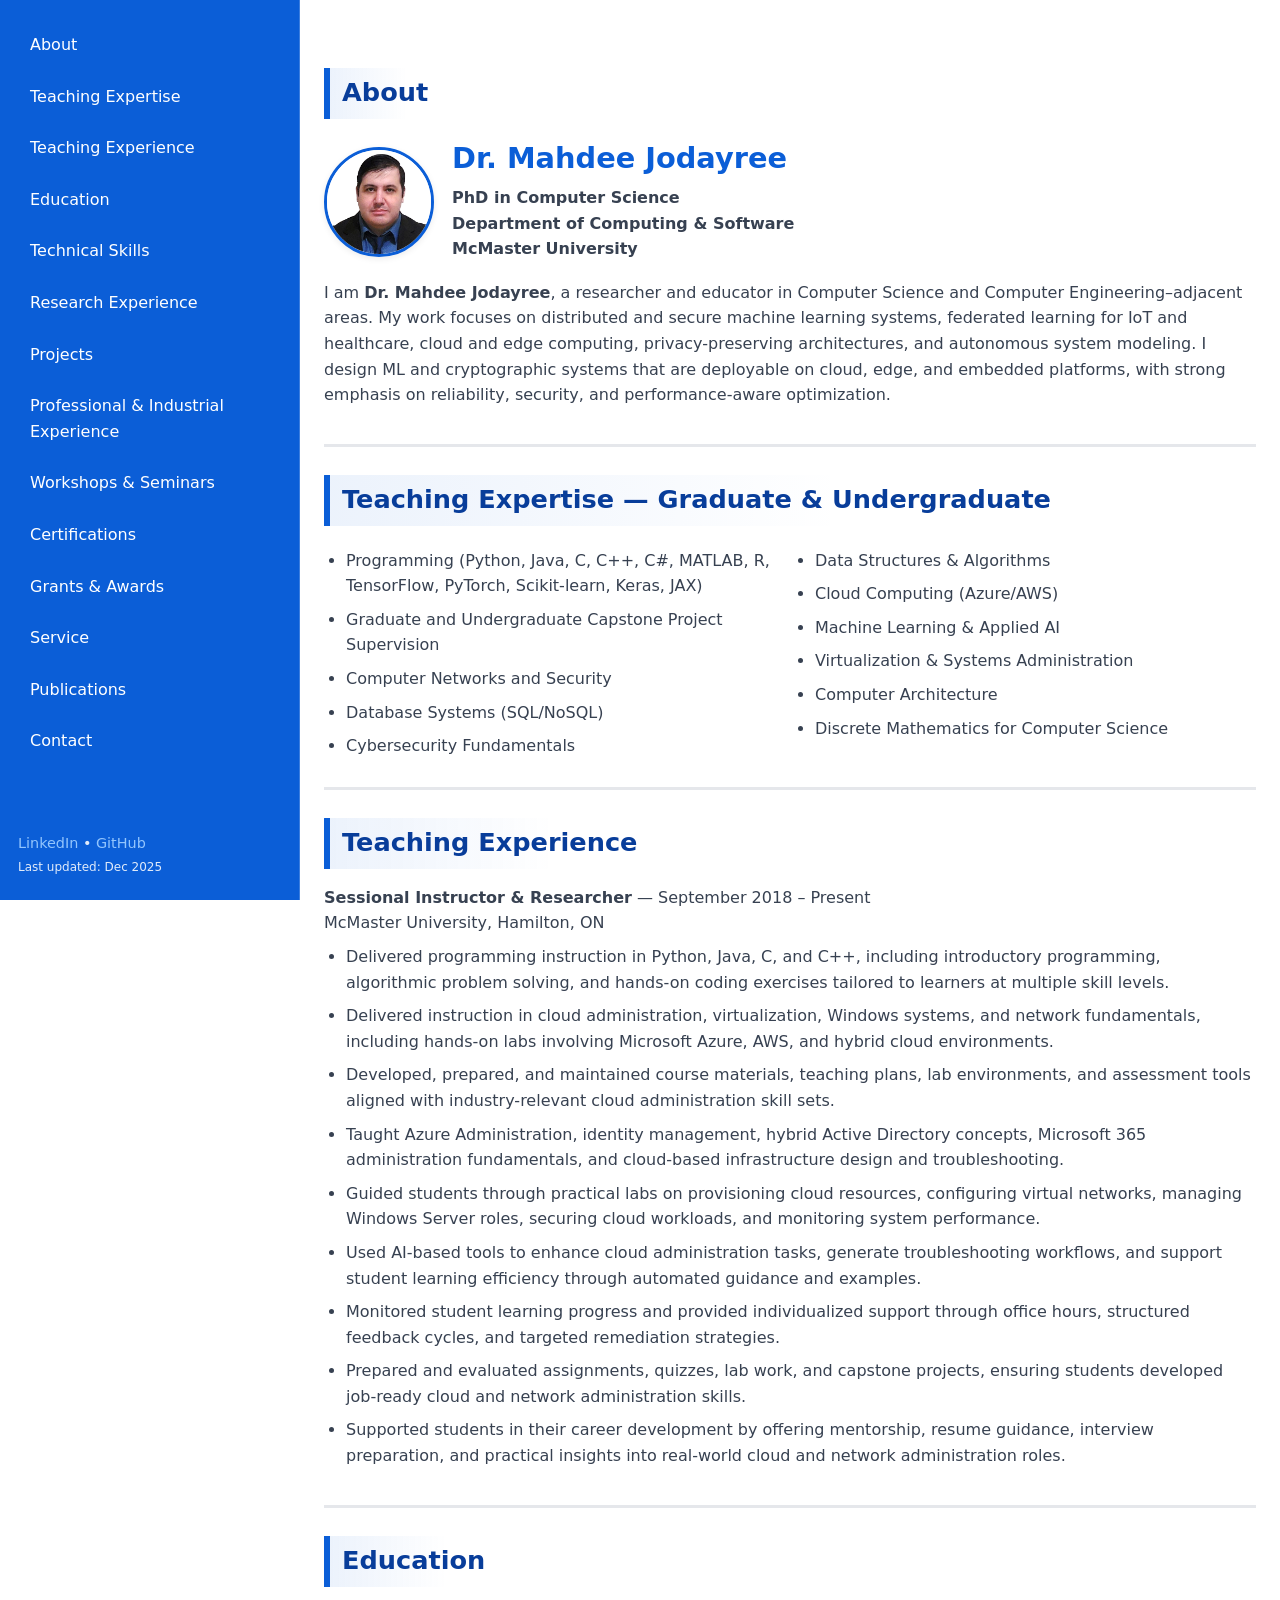
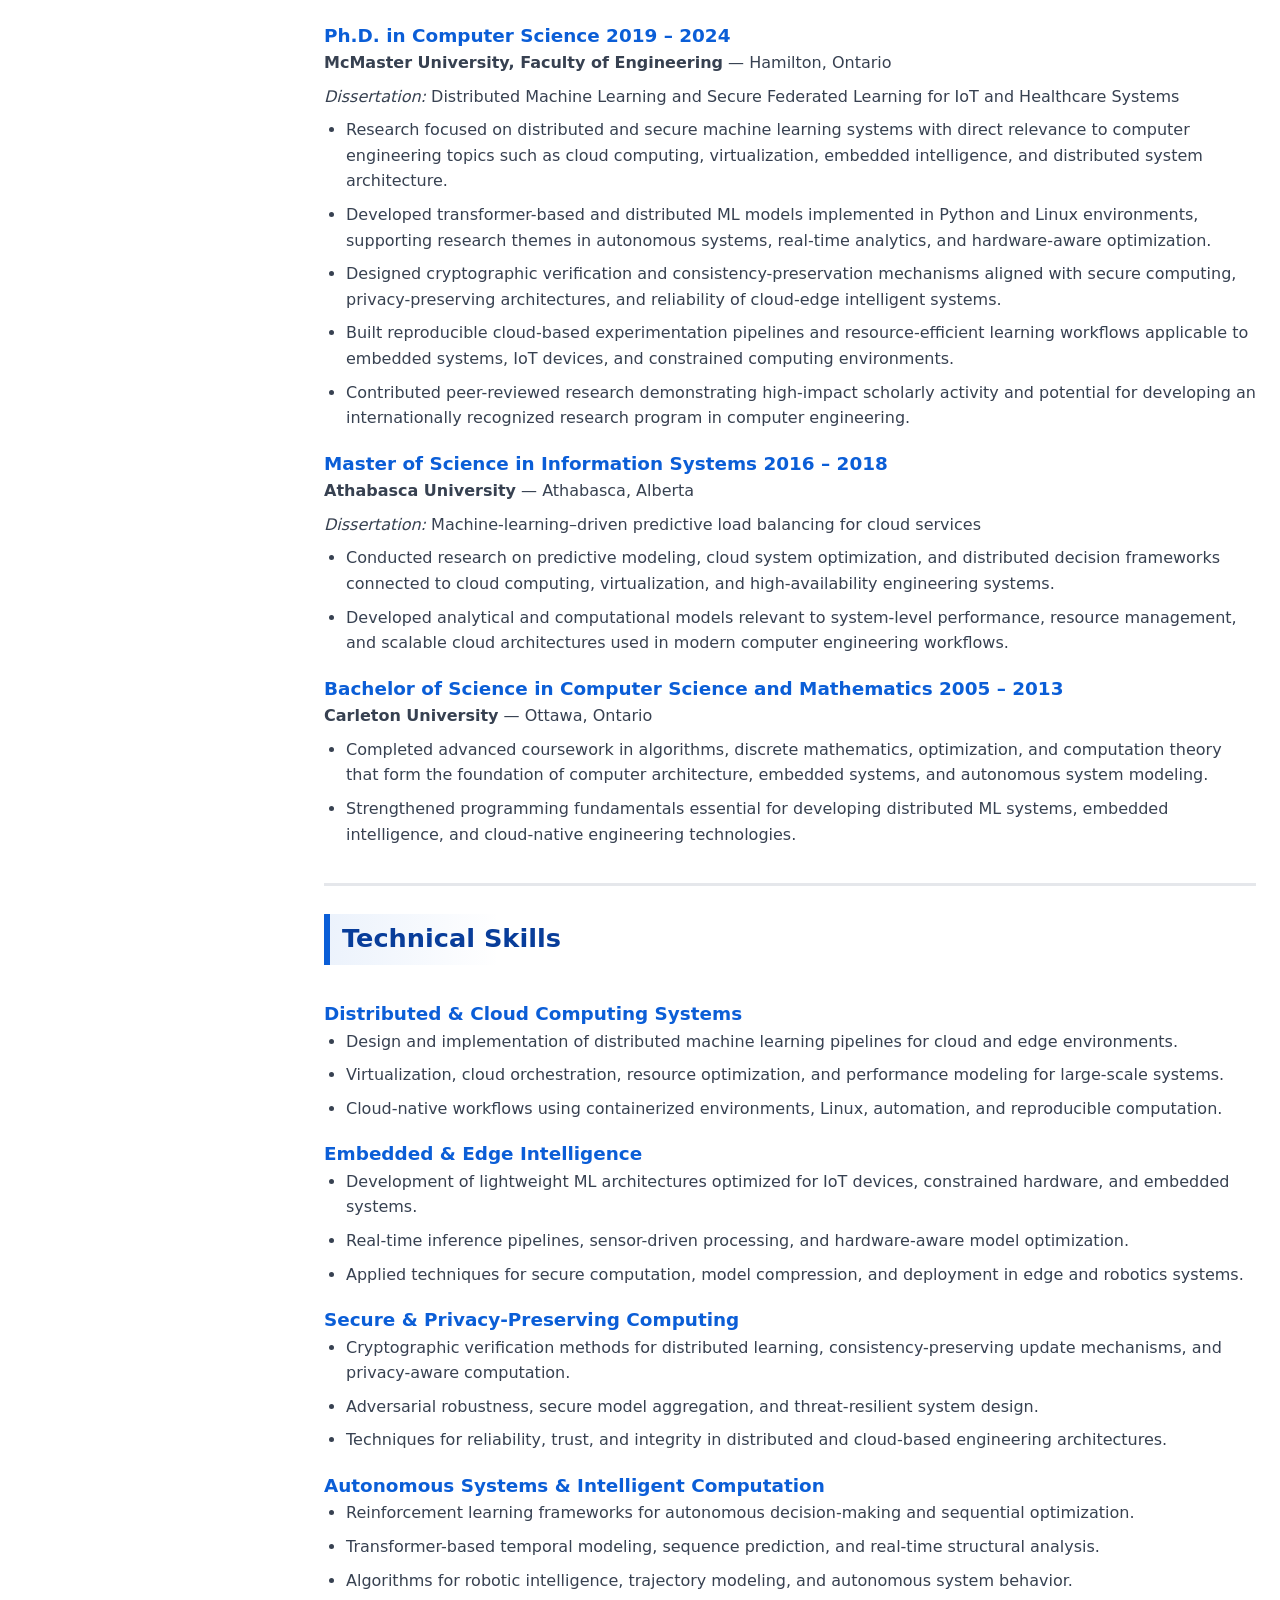
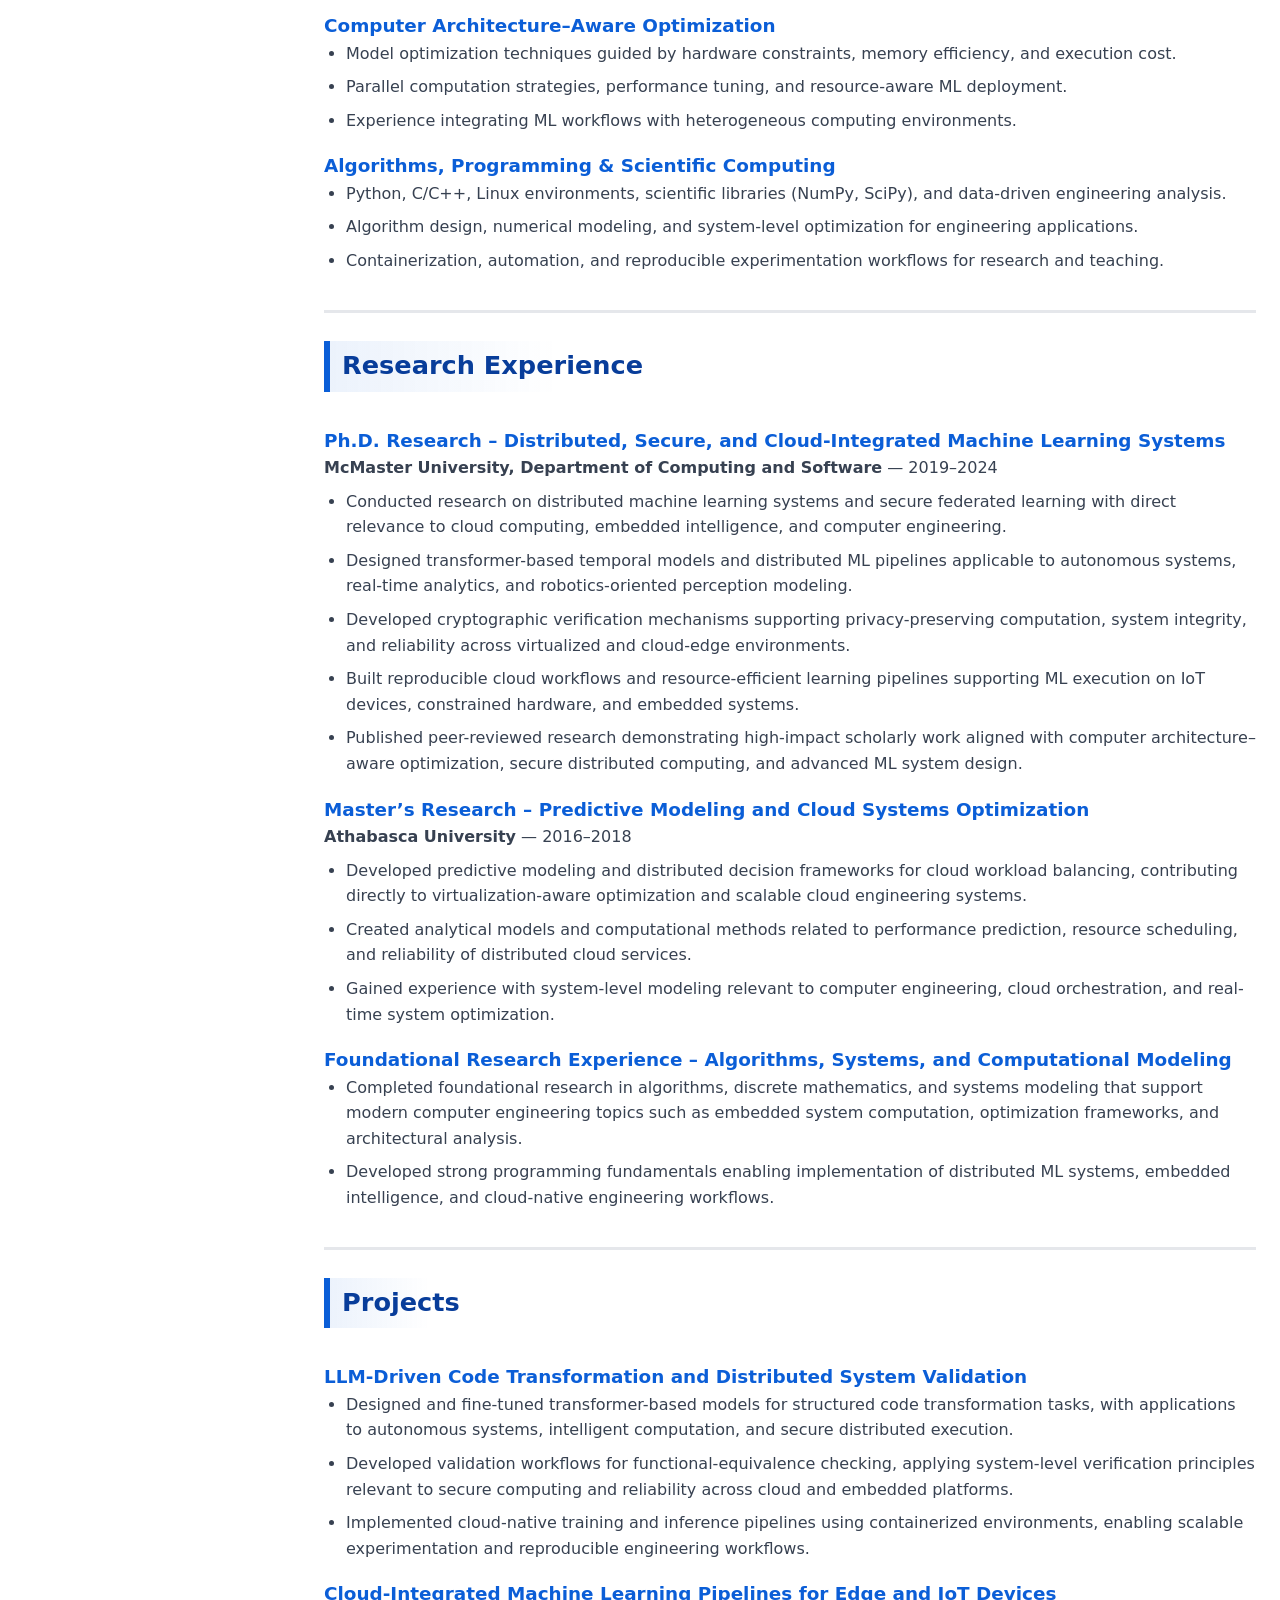
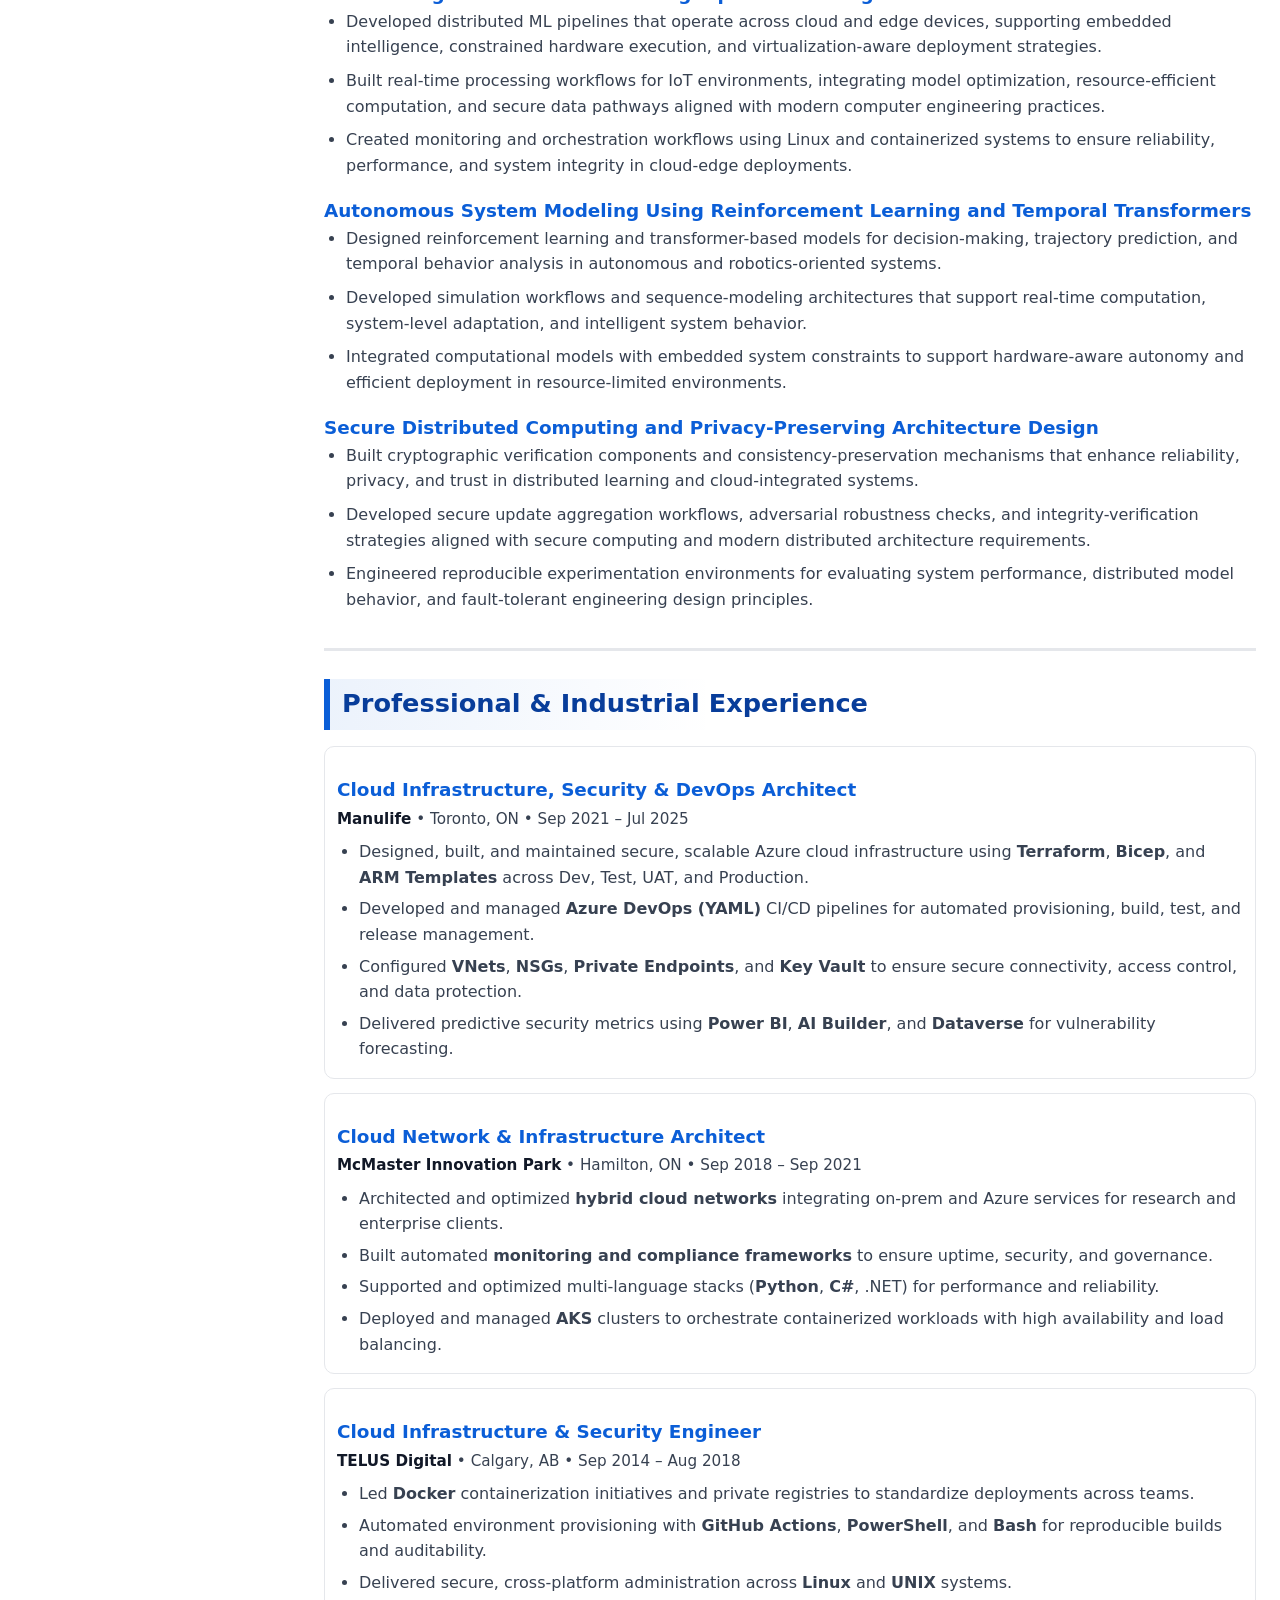
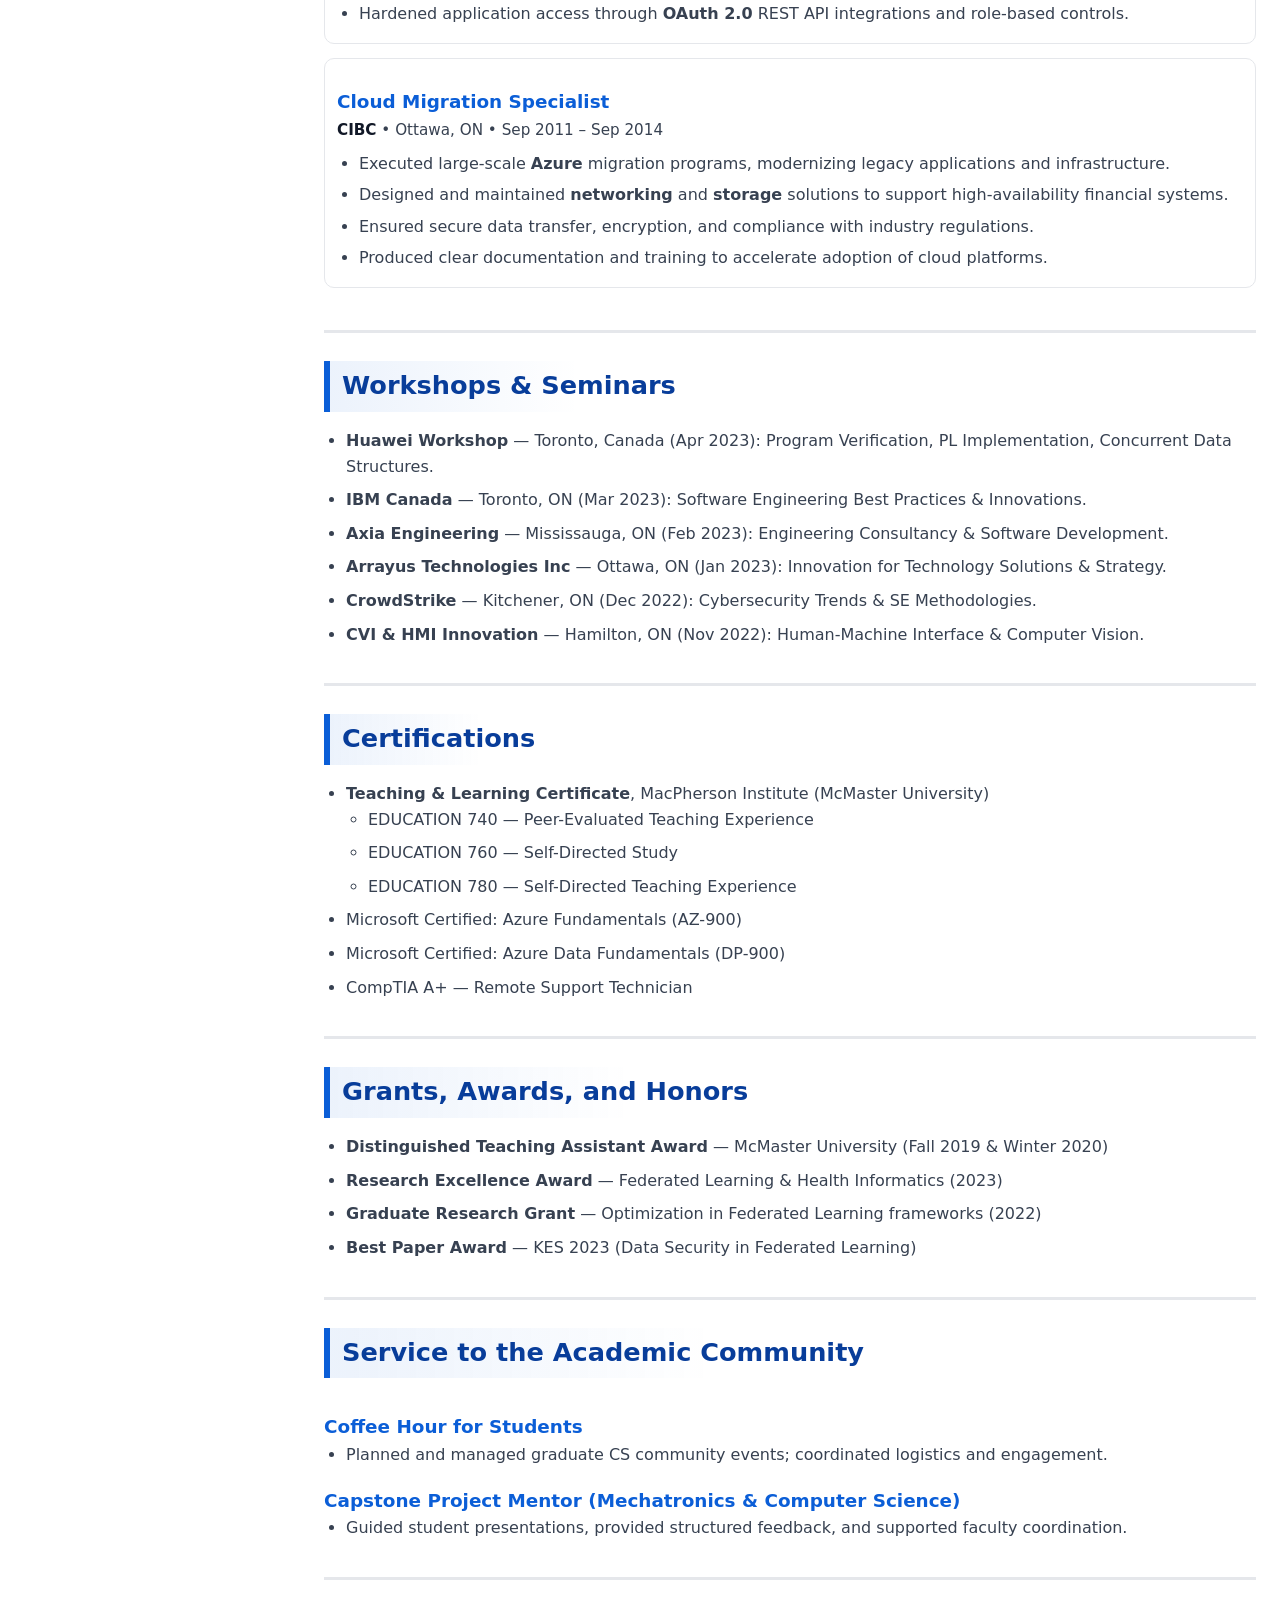
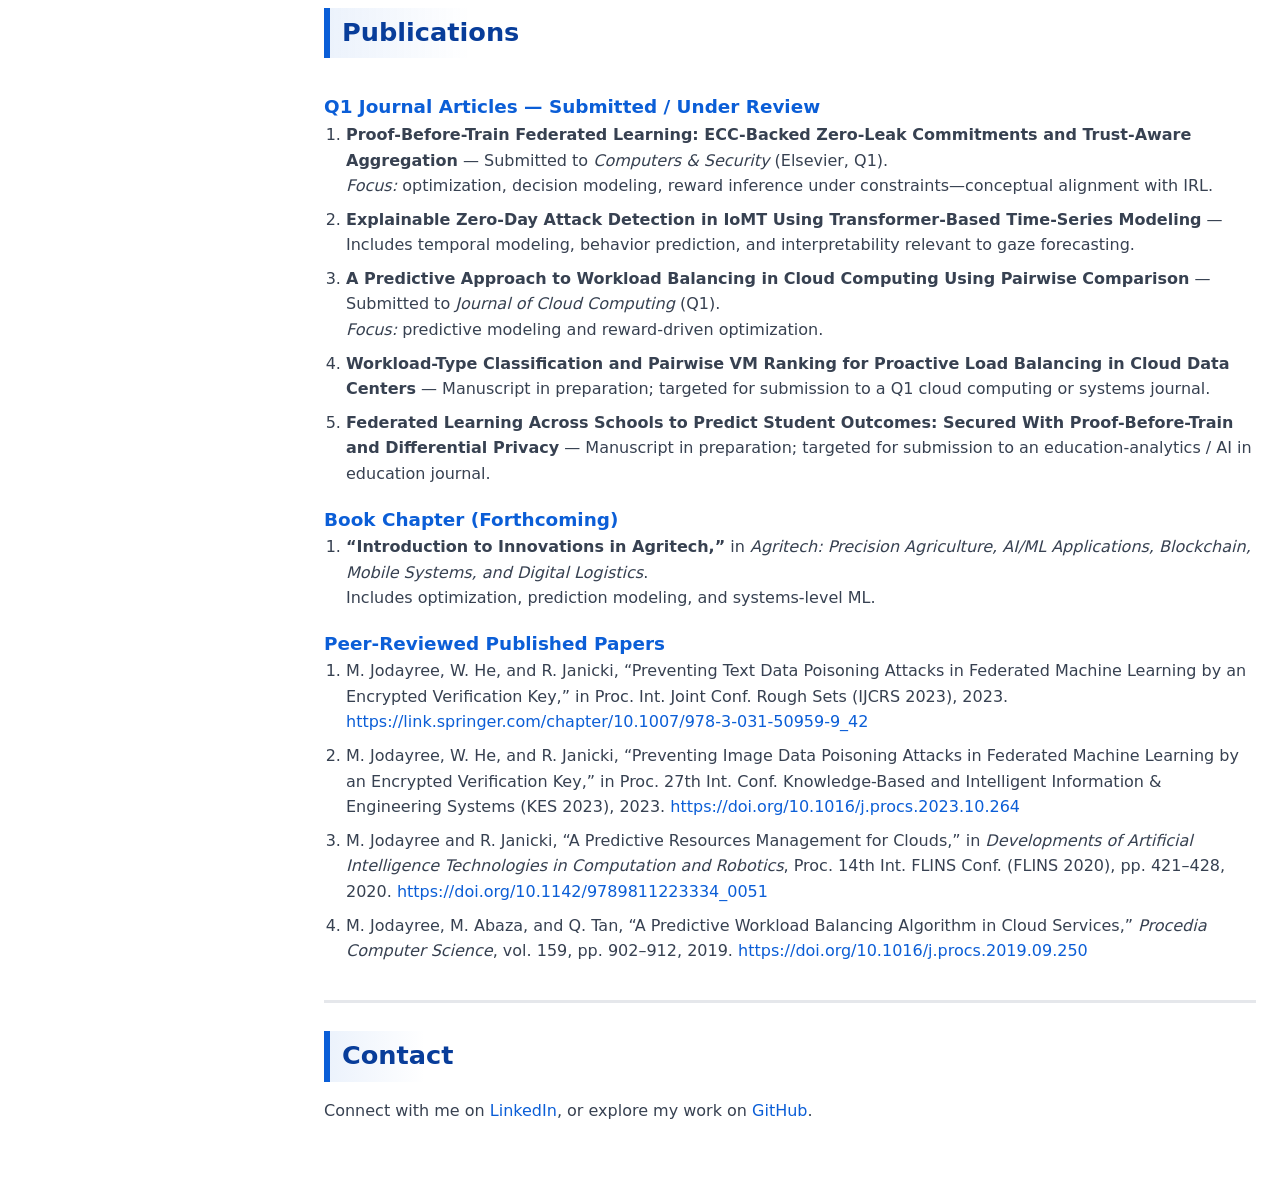
==== commit d6078808: "Add files via upload" ====
--- a/index.html
+++ b/index.html
@@ -6,7 +6,7 @@
   <title>Dr. Mahdee Jodayree — Personal Academic Homepage</title>
 
   <!-- SEO -->
-  <meta name="description" content="Personal academic homepage of Dr. Mahdee Jodayree, PhD in Computer Science from McMaster University. Research areas: Federated Learning, Cloud Computing, Cybersecurity, Distributed Systems. Teaching expertise: ML, Networks, Discrete Mathematics, Data Structures, SDLC." />
+  <meta name="description" content="Personal academic homepage of Dr. Mahdee Jodayree, PhD in Computer Science from McMaster University. Research areas: Distributed & Federated Learning, Cloud Computing, Secure & Privacy-Preserving Computing, Embedded & Edge Intelligence, Autonomous Systems." />
   <meta name="robots" content="index, follow" />
 
   <!-- Schema.org Person -->
@@ -19,7 +19,12 @@
       "@type": "CollegeOrUniversity",
       "name": "McMaster University",
       "department": "Department of Computing & Software",
-      "address": { "@type": "PostalAddress", "addressLocality": "Hamilton", "addressRegion": "ON", "addressCountry": "Canada" }
+      "address": {
+        "@type": "PostalAddress",
+        "addressLocality": "Hamilton",
+        "addressRegion": "ON",
+        "addressCountry": "Canada"
+      }
     },
     "alumniOf": [
       {"@type":"CollegeOrUniversity","name":"McMaster University"},
@@ -107,6 +112,7 @@
       <a href="#expertise">Teaching Expertise</a>
       <a href="#teaching">Teaching Experience</a>
       <a href="#education">Education</a>
+      <a href="#skills">Technical Skills</a>
       <a href="#research">Research Experience</a>
       <a href="#projects">Projects</a>
       <a href="#industry-experience">Professional &amp; Industrial Experience</a>
@@ -123,7 +129,7 @@
         <a href="https://www.linkedin.com/in/mahdeej/" rel="me" target="_blank">LinkedIn</a> •
         <a href="https://github.com/mahdijaf" rel="me" target="_blank">GitHub</a>
       </p>
-      <small>Last updated: Oct 2025</small>
+      <small>Last updated: Dec 2025</small>
     </footer>
   </aside>
 
@@ -147,107 +153,213 @@
         </div>
 
         <p class="about-blurb">
-          I am <strong>Dr. Mahdee Jodayree</strong>, a researcher and educator in Computer Science.
-          My work spans federated learning, cloud computing, cybersecurity, and distributed systems.
-          I completed my PhD at McMaster University (Department of Computing &amp; Software),
-          focusing on secure, bandwidth-aware federated learning and performance optimization.
+          I am <strong>Dr. Mahdee Jodayree</strong>, a researcher and educator in Computer Science and Computer Engineering–adjacent areas.
+          My work focuses on distributed and secure machine learning systems, federated learning for IoT and healthcare, cloud and edge computing,
+          privacy-preserving architectures, and autonomous system modeling. I design ML and cryptographic systems that are deployable on cloud,
+          edge, and embedded platforms, with strong emphasis on reliability, security, and performance-aware optimization.
         </p>
       </section>
 
-      <!-- EXPERTISE -->
+      <!-- TEACHING EXPERTISE -->
       <section id="expertise" class="section">
         <h2 class="section-title">Teaching Expertise — Graduate &amp; Undergraduate</h2>
         <ul class="cols">
           <li>Programming (Python, Java, C, C++, C#, MATLAB, R, TensorFlow, PyTorch, Scikit-learn, Keras, JAX)</li>
+          <li>Graduate and Undergraduate Capstone Project Supervision</li>
           <li>Computer Networks and Security</li>
-          <li>Cloud Computing</li>
-          <li>Machine Learning</li>
-          <li>Data Analytics</li>
+          <li>Database Systems (SQL/NoSQL)</li>
+          <li>Cybersecurity Fundamentals</li>
+          <li>Data Structures &amp; Algorithms</li>
+          <li>Cloud Computing (Azure/AWS)</li>
+          <li>Machine Learning &amp; Applied AI</li>
+          <li>Virtualization &amp; Systems Administration</li>
           <li>Computer Architecture</li>
-          <li>Cybersecurity</li>
           <li>Discrete Mathematics for Computer Science</li>
-          <li>Automata and Computability</li>
-          <li>Data Structures and Algorithms</li>
-          <li>Software Development Life Cycle (SDLC)</li>
-          <li>Capstone Projects</li>
-        </ul>
-      </section>
-
-      <!-- TEACHING -->
+        </ul>
+      </section>
+
+      <!-- TEACHING EXPERIENCE -->
       <section id="teaching" class="section">
         <h2 class="section-title">Teaching Experience</h2>
-        <ul>
-          <li>Designed and delivered courses in Networks, Cloud Computing, Machine Learning, Data Analytics, Programming, Data Structures &amp; Algorithms, and Discrete Mathematics with interactive lectures and hands-on exercises.</li>
-          <li>Built practical lab experiences to strengthen experiential learning and skill application.</li>
-          <li>Developed slides, assignments, homework, and tutorials for theory-focused courses.</li>
+
+        <p>
+          <strong>Sessional Instructor &amp; Researcher</strong> &mdash; September 2018 – Present<br />
+          McMaster University, Hamilton, ON
+        </p>
+
+        <ul>
+          <li>Delivered programming instruction in Python, Java, C, and C++, including introductory programming, algorithmic problem solving, and hands-on coding exercises tailored to learners at multiple skill levels.</li>
+          <li>Delivered instruction in cloud administration, virtualization, Windows systems, and network fundamentals, including hands-on labs involving Microsoft Azure, AWS, and hybrid cloud environments.</li>
+          <li>Developed, prepared, and maintained course materials, teaching plans, lab environments, and assessment tools aligned with industry-relevant cloud administration skill sets.</li>
+          <li>Taught Azure Administration, identity management, hybrid Active Directory concepts, Microsoft 365 administration fundamentals, and cloud-based infrastructure design and troubleshooting.</li>
+          <li>Guided students through practical labs on provisioning cloud resources, configuring virtual networks, managing Windows Server roles, securing cloud workloads, and monitoring system performance.</li>
+          <li>Used AI-based tools to enhance cloud administration tasks, generate troubleshooting workflows, and support student learning efficiency through automated guidance and examples.</li>
+          <li>Monitored student learning progress and provided individualized support through office hours, structured feedback cycles, and targeted remediation strategies.</li>
+          <li>Prepared and evaluated assignments, quizzes, lab work, and capstone projects, ensuring students developed job-ready cloud and network administration skills.</li>
+          <li>Supported students in their career development by offering mentorship, resume guidance, interview preparation, and practical insights into real-world cloud and network administration roles.</li>
         </ul>
       </section>
 
       <!-- EDUCATION -->
       <section id="education" class="section">
         <h2 class="section-title">Education</h2>
-        <ul>
-          <li>
-            <strong>Ph.D., Computer Science</strong> — McMaster University, Hamilton, ON (June 2024)<br />
-            Supervisors: Dr. Ryszard Janicki, Dr. Wenbo He<br />
-            Focus: Federated Machine Learning — Optimization &amp; Security Enhancement<br />
-            Highlight: Reduced communication overhead between edge devices and servers.
-          </li>
-          <li>
-            <strong>MSc, Computer Information Systems</strong> — Athabasca University, Calgary, AB (Aug 2018)<br />
-            Supervisors: Dr. Mahmoud Abaza, Dr. Qing Tan<br />
-            Focus: Cloud Load Balancing and Quality of Service in Networking.
-          </li>
-          <li>
-            <strong>BSc, Computer Science &amp; Mathematics</strong> — Carleton University, Ottawa, ON (May 2013)
-          </li>
-        </ul>
-      </section>
-
-      <!-- RESEARCH -->
+
+        <article>
+          <h3>Ph.D. in Computer Science <span class="subtle">2019 – 2024</span></h3>
+          <p><strong>McMaster University, Faculty of Engineering</strong> — Hamilton, Ontario</p>
+          <p><em>Dissertation:</em> Distributed Machine Learning and Secure Federated Learning for IoT and Healthcare Systems</p>
+          <ul>
+            <li>Research focused on distributed and secure machine learning systems with direct relevance to computer engineering topics such as cloud computing, virtualization, embedded intelligence, and distributed system architecture.</li>
+            <li>Developed transformer-based and distributed ML models implemented in Python and Linux environments, supporting research themes in autonomous systems, real-time analytics, and hardware-aware optimization.</li>
+            <li>Designed cryptographic verification and consistency-preservation mechanisms aligned with secure computing, privacy-preserving architectures, and reliability of cloud-edge intelligent systems.</li>
+            <li>Built reproducible cloud-based experimentation pipelines and resource-efficient learning workflows applicable to embedded systems, IoT devices, and constrained computing environments.</li>
+            <li>Contributed peer-reviewed research demonstrating high-impact scholarly activity and potential for developing an internationally recognized research program in computer engineering.</li>
+          </ul>
+        </article>
+
+        <article>
+          <h3>Master of Science in Information Systems <span class="subtle">2016 – 2018</span></h3>
+          <p><strong>Athabasca University</strong> — Athabasca, Alberta</p>
+          <p><em>Dissertation:</em> Machine-learning–driven predictive load balancing for cloud services</p>
+          <ul>
+            <li>Conducted research on predictive modeling, cloud system optimization, and distributed decision frameworks connected to cloud computing, virtualization, and high-availability engineering systems.</li>
+            <li>Developed analytical and computational models relevant to system-level performance, resource management, and scalable cloud architectures used in modern computer engineering workflows.</li>
+          </ul>
+        </article>
+
+        <article>
+          <h3>Bachelor of Science in Computer Science and Mathematics <span class="subtle">2005 – 2013</span></h3>
+          <p><strong>Carleton University</strong> — Ottawa, Ontario</p>
+          <ul>
+            <li>Completed advanced coursework in algorithms, discrete mathematics, optimization, and computation theory that form the foundation of computer architecture, embedded systems, and autonomous system modeling.</li>
+            <li>Strengthened programming fundamentals essential for developing distributed ML systems, embedded intelligence, and cloud-native engineering technologies.</li>
+          </ul>
+        </article>
+      </section>
+
+      <!-- TECHNICAL SKILLS -->
+      <section id="skills" class="section">
+        <h2 class="section-title">Technical Skills</h2>
+
+        <h3>Distributed &amp; Cloud Computing Systems</h3>
+        <ul>
+          <li>Design and implementation of distributed machine learning pipelines for cloud and edge environments.</li>
+          <li>Virtualization, cloud orchestration, resource optimization, and performance modeling for large-scale systems.</li>
+          <li>Cloud-native workflows using containerized environments, Linux, automation, and reproducible computation.</li>
+        </ul>
+
+        <h3>Embedded &amp; Edge Intelligence</h3>
+        <ul>
+          <li>Development of lightweight ML architectures optimized for IoT devices, constrained hardware, and embedded systems.</li>
+          <li>Real-time inference pipelines, sensor-driven processing, and hardware-aware model optimization.</li>
+          <li>Applied techniques for secure computation, model compression, and deployment in edge and robotics systems.</li>
+        </ul>
+
+        <h3>Secure &amp; Privacy-Preserving Computing</h3>
+        <ul>
+          <li>Cryptographic verification methods for distributed learning, consistency-preserving update mechanisms, and privacy-aware computation.</li>
+          <li>Adversarial robustness, secure model aggregation, and threat-resilient system design.</li>
+          <li>Techniques for reliability, trust, and integrity in distributed and cloud-based engineering architectures.</li>
+        </ul>
+
+        <h3>Autonomous Systems &amp; Intelligent Computation</h3>
+        <ul>
+          <li>Reinforcement learning frameworks for autonomous decision-making and sequential optimization.</li>
+          <li>Transformer-based temporal modeling, sequence prediction, and real-time structural analysis.</li>
+          <li>Algorithms for robotic intelligence, trajectory modeling, and autonomous system behavior.</li>
+        </ul>
+
+        <h3>Computer Architecture–Aware Optimization</h3>
+        <ul>
+          <li>Model optimization techniques guided by hardware constraints, memory efficiency, and execution cost.</li>
+          <li>Parallel computation strategies, performance tuning, and resource-aware ML deployment.</li>
+          <li>Experience integrating ML workflows with heterogeneous computing environments.</li>
+        </ul>
+
+        <h3>Algorithms, Programming &amp; Scientific Computing</h3>
+        <ul>
+          <li>Python, C/C++, Linux environments, scientific libraries (NumPy, SciPy), and data-driven engineering analysis.</li>
+          <li>Algorithm design, numerical modeling, and system-level optimization for engineering applications.</li>
+          <li>Containerization, automation, and reproducible experimentation workflows for research and teaching.</li>
+        </ul>
+      </section>
+
+      <!-- RESEARCH EXPERIENCE -->
       <section id="research" class="section">
         <h2 class="section-title">Research Experience</h2>
-        <h3>Ph.D. Studies</h3>
-        <ul>
-          <li>Researched Federated Learning with emphasis on optimization and security.</li>
-          <li>Reduced communication overhead across edge–server pathways.</li>
-          <li>Integrated Indigenous pedagogies into STEM outreach for K–12 mathematics and computing.</li>
-          <li>Designed modular, scalable object-oriented software architectures for enterprise systems.</li>
-          <li>Optimized database design and data structures for large-scale information systems.</li>
-        </ul>
-
-        <h3>Master’s Studies</h3>
-        <ul>
-          <li>Investigated cloud load balancing and Quality of Service in networking environments.</li>
-          <li>Built simulations for cloud resource management and performance analysis.</li>
-        </ul>
-
-        <h3>Focus Areas</h3>
-        <ul>
-          <li><strong>Machine Learning:</strong> Distributed ML, Federated Learning, Health Informatics.</li>
-          <li><strong>Cloud &amp; Networking:</strong> Cloud Security, Load Balancing, IoT Networking, Data Center Networking, QoS.</li>
-        </ul>
+
+        <article>
+          <h3>Ph.D. Research – Distributed, Secure, and Cloud-Integrated Machine Learning Systems</h3>
+          <p><strong>McMaster University, Department of Computing and Software</strong> — 2019–2024</p>
+          <ul>
+            <li>Conducted research on distributed machine learning systems and secure federated learning with direct relevance to cloud computing, embedded intelligence, and computer engineering.</li>
+            <li>Designed transformer-based temporal models and distributed ML pipelines applicable to autonomous systems, real-time analytics, and robotics-oriented perception modeling.</li>
+            <li>Developed cryptographic verification mechanisms supporting privacy-preserving computation, system integrity, and reliability across virtualized and cloud-edge environments.</li>
+            <li>Built reproducible cloud workflows and resource-efficient learning pipelines supporting ML execution on IoT devices, constrained hardware, and embedded systems.</li>
+            <li>Published peer-reviewed research demonstrating high-impact scholarly work aligned with computer architecture–aware optimization, secure distributed computing, and advanced ML system design.</li>
+          </ul>
+        </article>
+
+        <article>
+          <h3>Master’s Research – Predictive Modeling and Cloud Systems Optimization</h3>
+          <p><strong>Athabasca University</strong> — 2016–2018</p>
+          <ul>
+            <li>Developed predictive modeling and distributed decision frameworks for cloud workload balancing, contributing directly to virtualization-aware optimization and scalable cloud engineering systems.</li>
+            <li>Created analytical models and computational methods related to performance prediction, resource scheduling, and reliability of distributed cloud services.</li>
+            <li>Gained experience with system-level modeling relevant to computer engineering, cloud orchestration, and real-time system optimization.</li>
+          </ul>
+        </article>
+
+        <article>
+          <h3>Foundational Research Experience – Algorithms, Systems, and Computational Modeling</h3>
+          <ul>
+            <li>Completed foundational research in algorithms, discrete mathematics, and systems modeling that support modern computer engineering topics such as embedded system computation, optimization frameworks, and architectural analysis.</li>
+            <li>Developed strong programming fundamentals enabling implementation of distributed ML systems, embedded intelligence, and cloud-native engineering workflows.</li>
+          </ul>
+        </article>
       </section>
 
       <!-- PROJECTS -->
       <section id="projects" class="section">
         <h2 class="section-title">Projects</h2>
-        <h3>Ph.D. Research Projects</h3>
-        <ul>
-          <li><strong>Federated Machine Learning:</strong> Optimization &amp; security enhancements; bandwidth-aware aggregation; improved resource utilization and latency.</li>
-          <li><strong>Object-Oriented Architectures:</strong> Modular, scalable designs using proven patterns to support enterprise applications.</li>
-          <li><strong>Database Design &amp; Data Structures:</strong> Performance-tuned schemas and data access strategies for large information systems.</li>
-          <li><strong>Network Simulations:</strong> Modeled complex topologies with <em>GNS3</em>, <em>ns-3</em>, and <em>Cisco Packet Tracer</em>; used <em>MATLAB/Simulink</em> for control systems; created virtual environments with <em>VirtualBox</em> and <em>VMM</em>.</li>
-        </ul>
-
-        <h3>Master’s Research Projects</h3>
-        <ul>
-          <li><strong>Cloud Load Balancing &amp; QoS:</strong> Evaluated methods to improve performance and reliability.</li>
-          <li><strong>Cloud Resource Simulations:</strong> Built models with <em>CloudSim</em>, <em>iFogSim</em>, and <em>SimGrid</em> to assess utilization and throughput under varied workloads.</li>
-        </ul>
-      </section>
-
-      
+
+        <article>
+          <h3>LLM-Driven Code Transformation and Distributed System Validation</h3>
+          <ul>
+            <li>Designed and fine-tuned transformer-based models for structured code transformation tasks, with applications to autonomous systems, intelligent computation, and secure distributed execution.</li>
+            <li>Developed validation workflows for functional-equivalence checking, applying system-level verification principles relevant to secure computing and reliability across cloud and embedded platforms.</li>
+            <li>Implemented cloud-native training and inference pipelines using containerized environments, enabling scalable experimentation and reproducible engineering workflows.</li>
+          </ul>
+        </article>
+
+        <article>
+          <h3>Cloud-Integrated Machine Learning Pipelines for Edge and IoT Devices</h3>
+          <ul>
+            <li>Developed distributed ML pipelines that operate across cloud and edge devices, supporting embedded intelligence, constrained hardware execution, and virtualization-aware deployment strategies.</li>
+            <li>Built real-time processing workflows for IoT environments, integrating model optimization, resource-efficient computation, and secure data pathways aligned with modern computer engineering practices.</li>
+            <li>Created monitoring and orchestration workflows using Linux and containerized systems to ensure reliability, performance, and system integrity in cloud-edge deployments.</li>
+          </ul>
+        </article>
+
+        <article>
+          <h3>Autonomous System Modeling Using Reinforcement Learning and Temporal Transformers</h3>
+          <ul>
+            <li>Designed reinforcement learning and transformer-based models for decision-making, trajectory prediction, and temporal behavior analysis in autonomous and robotics-oriented systems.</li>
+            <li>Developed simulation workflows and sequence-modeling architectures that support real-time computation, system-level adaptation, and intelligent system behavior.</li>
+            <li>Integrated computational models with embedded system constraints to support hardware-aware autonomy and efficient deployment in resource-limited environments.</li>
+          </ul>
+        </article>
+
+        <article>
+          <h3>Secure Distributed Computing and Privacy-Preserving Architecture Design</h3>
+          <ul>
+            <li>Built cryptographic verification components and consistency-preservation mechanisms that enhance reliability, privacy, and trust in distributed learning and cloud-integrated systems.</li>
+            <li>Developed secure update aggregation workflows, adversarial robustness checks, and integrity-verification strategies aligned with secure computing and modern distributed architecture requirements.</li>
+            <li>Engineered reproducible experimentation environments for evaluating system performance, distributed model behavior, and fault-tolerant engineering design principles.</li>
+          </ul>
+        </article>
+      </section>
+
       <!-- INDUSTRY EXPERIENCE -->
       <section id="industry-experience" class="section">
         <h2 class="section-title">Professional &amp; Industrial Experience</h2>
@@ -267,7 +379,7 @@
           <h3 class="job-title">Cloud Network &amp; Infrastructure Architect</h3>
           <div class="job-meta"><span class="company">McMaster Innovation Park</span> • <span class="location">Hamilton, ON</span> • <span class="dates">Sep 2018 – Sep 2021</span></div>
           <ul class="experience-list">
-            <li>Architected and optimized <strong>hybrid cloud networks</strong> integrating on‑prem and Azure services for research and enterprise clients.</li>
+            <li>Architected and optimized <strong>hybrid cloud networks</strong> integrating on-prem and Azure services for research and enterprise clients.</li>
             <li>Built automated <strong>monitoring and compliance frameworks</strong> to ensure uptime, security, and governance.</li>
             <li>Supported and optimized multi-language stacks (<strong>Python</strong>, <strong>C#</strong>, .NET) for performance and reliability.</li>
             <li>Deployed and managed <strong>AKS</strong> clusters to orchestrate containerized workloads with high availability and load balancing.</li>
@@ -280,8 +392,8 @@
           <ul class="experience-list">
             <li>Led <strong>Docker</strong> containerization initiatives and private registries to standardize deployments across teams.</li>
             <li>Automated environment provisioning with <strong>GitHub Actions</strong>, <strong>PowerShell</strong>, and <strong>Bash</strong> for reproducible builds and auditability.</li>
-            <li>Delivered secure, cross‑platform administration across <strong>Linux</strong> and <strong>UNIX</strong> systems.</li>
-            <li>Hardened application access through <strong>OAuth 2.0</strong> REST API integrations and role‑based controls.</li>
+            <li>Delivered secure, cross-platform administration across <strong>Linux</strong> and <strong>UNIX</strong> systems.</li>
+            <li>Hardened application access through <strong>OAuth 2.0</strong> REST API integrations and role-based controls.</li>
           </ul>
         </article>
 
@@ -289,14 +401,13 @@
           <h3 class="job-title">Cloud Migration Specialist</h3>
           <div class="job-meta"><span class="company">CIBC</span> • <span class="location">Ottawa, ON</span> • <span class="dates">Sep 2011 – Sep 2014</span></div>
           <ul class="experience-list">
-            <li>Executed large‑scale <strong>Azure</strong> migration programs, modernizing legacy applications and infrastructure.</li>
-            <li>Designed and maintained <strong>networking</strong> and <strong>storage</strong> solutions to support high‑availability financial systems.</li>
+            <li>Executed large-scale <strong>Azure</strong> migration programs, modernizing legacy applications and infrastructure.</li>
+            <li>Designed and maintained <strong>networking</strong> and <strong>storage</strong> solutions to support high-availability financial systems.</li>
             <li>Ensured secure data transfer, encryption, and compliance with industry regulations.</li>
             <li>Produced clear documentation and training to accelerate adoption of cloud platforms.</li>
           </ul>
         </article>
       </section>
-
 
       <!-- WORKSHOPS -->
       <section id="workshops" class="section">
@@ -311,10 +422,9 @@
         </ul>
       </section>
 
-      <!-- CERTIFICATIONS (nested courses under the certificate, no "Courses completed:") -->
+      <!-- CERTIFICATIONS -->
       <section id="certs" class="section">
         <h2 class="section-title">Certifications</h2>
-
         <ul>
           <li>
             <strong>Teaching &amp; Learning Certificate</strong>, MacPherson Institute (McMaster University)
@@ -357,17 +467,77 @@
       <!-- PUBLICATIONS -->
       <section id="publications" class="section">
         <h2 class="section-title">Publications</h2>
-        <h3>Submitted / Under Review</h3>
-        <ul>
-          <li><strong>Q1 (Submitted):</strong> <em>Proof-Before-Train Federated Learning—ECC-Backed Zero-Leak Commitments and Trust-Aware Aggregation under Bandwidth Constraints</em>, submitted to <em>Computers &amp; Security</em> (Elsevier, Q1).</li>
-          <li><strong>Q2 (Under review):</strong> <em>A Predictive Approach to Workload Balancing in Cloud Computing Using Pairwise Comparison</em>, submitted to the <em>Journal of Cloud Computing</em> (Q2).</li>
-        </ul>
-        <h3>Published Papers</h3>
+
+        <h3>Q1 Journal Articles — Submitted / Under Review</h3>
         <ol>
-          <li>Jodayree, M., He, W., &amp; Janicki, R. (2023). <em>Preventing Text Data Poisoning Attacks in Federated Machine Learning by an Encrypted Verification Key.</em> IJCRS 2023. <a href="https://link.springer.com/chapter/10.1007/978-3-031-50959-9_42" target="_blank" rel="noopener">SpringerLink</a>.</li>
-          <li>Jodayree, M., He, W., &amp; Janicki, R. (2023). <em>Preventing Image Data Poisoning Attacks in Federated Machine Learning by an Encrypted Verification Key.</em> KES 2023. <a href="https://doi.org/10.1016/j.procs.2023.10.264" target="_blank" rel="noopener">DOI</a>.</li>
-          <li>Jodayree, M., &amp; Janicki, R. (2020). <em>A predictive resources management for clouds.</em> In FLINS 2020, 421–428. <a href="https://doi.org/10.1142/9789811223334_0051" target="_blank" rel="noopener">DOI</a>.</li>
-          <li>Jodayree, M., Abaza, M., &amp; Tan, Q. (2019). <em>A predictive workload balancing algorithm in cloud services.</em> <em>Procedia Computer Science</em>, 159, 902–912. <a href="https://doi.org/10.1016/j.procs.2019.09.250" target="_blank" rel="noopener">DOI</a>.</li>
+          <li>
+            <strong>Proof-Before-Train Federated Learning: ECC-Backed Zero-Leak Commitments and Trust-Aware Aggregation</strong> —
+            Submitted to <em>Computers &amp; Security</em> (Elsevier, Q1).<br />
+            <em>Focus:</em> optimization, decision modeling, reward inference under constraints—conceptual alignment with IRL.
+          </li>
+          <li>
+            <strong>Explainable Zero-Day Attack Detection in IoMT Using Transformer-Based Time-Series Modeling</strong> —
+            Includes temporal modeling, behavior prediction, and interpretability relevant to gaze forecasting.
+          </li>
+          <li>
+            <strong>A Predictive Approach to Workload Balancing in Cloud Computing Using Pairwise Comparison</strong> —
+            Submitted to <em>Journal of Cloud Computing</em> (Q1).<br />
+            <em>Focus:</em> predictive modeling and reward-driven optimization.
+          </li>
+          <li>
+            <strong>Workload-Type Classification and Pairwise VM Ranking for Proactive Load Balancing in Cloud Data Centers</strong> —
+            Manuscript in preparation; targeted for submission to a Q1 cloud computing or systems journal.
+          </li>
+          <li>
+            <strong>Federated Learning Across Schools to Predict Student Outcomes: Secured With Proof-Before-Train and Differential Privacy</strong> —
+            Manuscript in preparation; targeted for submission to an education-analytics / AI in education journal.
+          </li>
+        </ol>
+
+        <h3>Book Chapter (Forthcoming)</h3>
+        <ol>
+          <li>
+            <strong>“Introduction to Innovations in Agritech,”</strong> in
+            <em>Agritech: Precision Agriculture, AI/ML Applications, Blockchain, Mobile Systems, and Digital Logistics</em>.<br />
+            Includes optimization, prediction modeling, and systems-level ML.
+          </li>
+        </ol>
+
+        <h3>Peer-Reviewed Published Papers</h3>
+        <ol>
+          <li>
+            M. Jodayree, W. He, and R. Janicki,
+            “Preventing Text Data Poisoning Attacks in Federated Machine Learning by an Encrypted Verification Key,”
+            in Proc. Int. Joint Conf. Rough Sets (IJCRS 2023), 2023.
+            <a href="https://link.springer.com/chapter/10.1007/978-3-031-50959-9_42" target="_blank" rel="noopener">
+              https://link.springer.com/chapter/10.1007/978-3-031-50959-9_42
+            </a>
+          </li>
+          <li>
+            M. Jodayree, W. He, and R. Janicki,
+            “Preventing Image Data Poisoning Attacks in Federated Machine Learning by an Encrypted Verification Key,”
+            in Proc. 27th Int. Conf. Knowledge-Based and Intelligent Information &amp; Engineering Systems (KES 2023), 2023.
+            <a href="https://doi.org/10.1016/j.procs.2023.10.264" target="_blank" rel="noopener">
+              https://doi.org/10.1016/j.procs.2023.10.264
+            </a>
+          </li>
+          <li>
+            M. Jodayree and R. Janicki,
+            “A Predictive Resources Management for Clouds,”
+            in <em>Developments of Artificial Intelligence Technologies in Computation and Robotics</em>,
+            Proc. 14th Int. FLINS Conf. (FLINS 2020), pp. 421–428, 2020.
+            <a href="https://doi.org/10.1142/9789811223334_0051" target="_blank" rel="noopener">
+              https://doi.org/10.1142/9789811223334_0051
+            </a>
+          </li>
+          <li>
+            M. Jodayree, M. Abaza, and Q. Tan,
+            “A Predictive Workload Balancing Algorithm in Cloud Services,”
+            <em>Procedia Computer Science</em>, vol. 159, pp. 902–912, 2019.
+            <a href="https://doi.org/10.1016/j.procs.2019.09.250" target="_blank" rel="noopener">
+              https://doi.org/10.1016/j.procs.2019.09.250
+            </a>
+          </li>
         </ol>
       </section>
 
@@ -390,6 +560,7 @@
     <a href="#expertise" role="menuitem">Teaching Expertise</a>
     <a href="#teaching" role="menuitem">Teaching Experience</a>
     <a href="#education" role="menuitem">Education</a>
+    <a href="#skills" role="menuitem">Technical Skills</a>
     <a href="#research" role="menuitem">Research Experience</a>
     <a href="#projects" role="menuitem">Projects</a>
     <a href="#industry-experience" role="menuitem">Professional &amp; Industrial Experience</a>
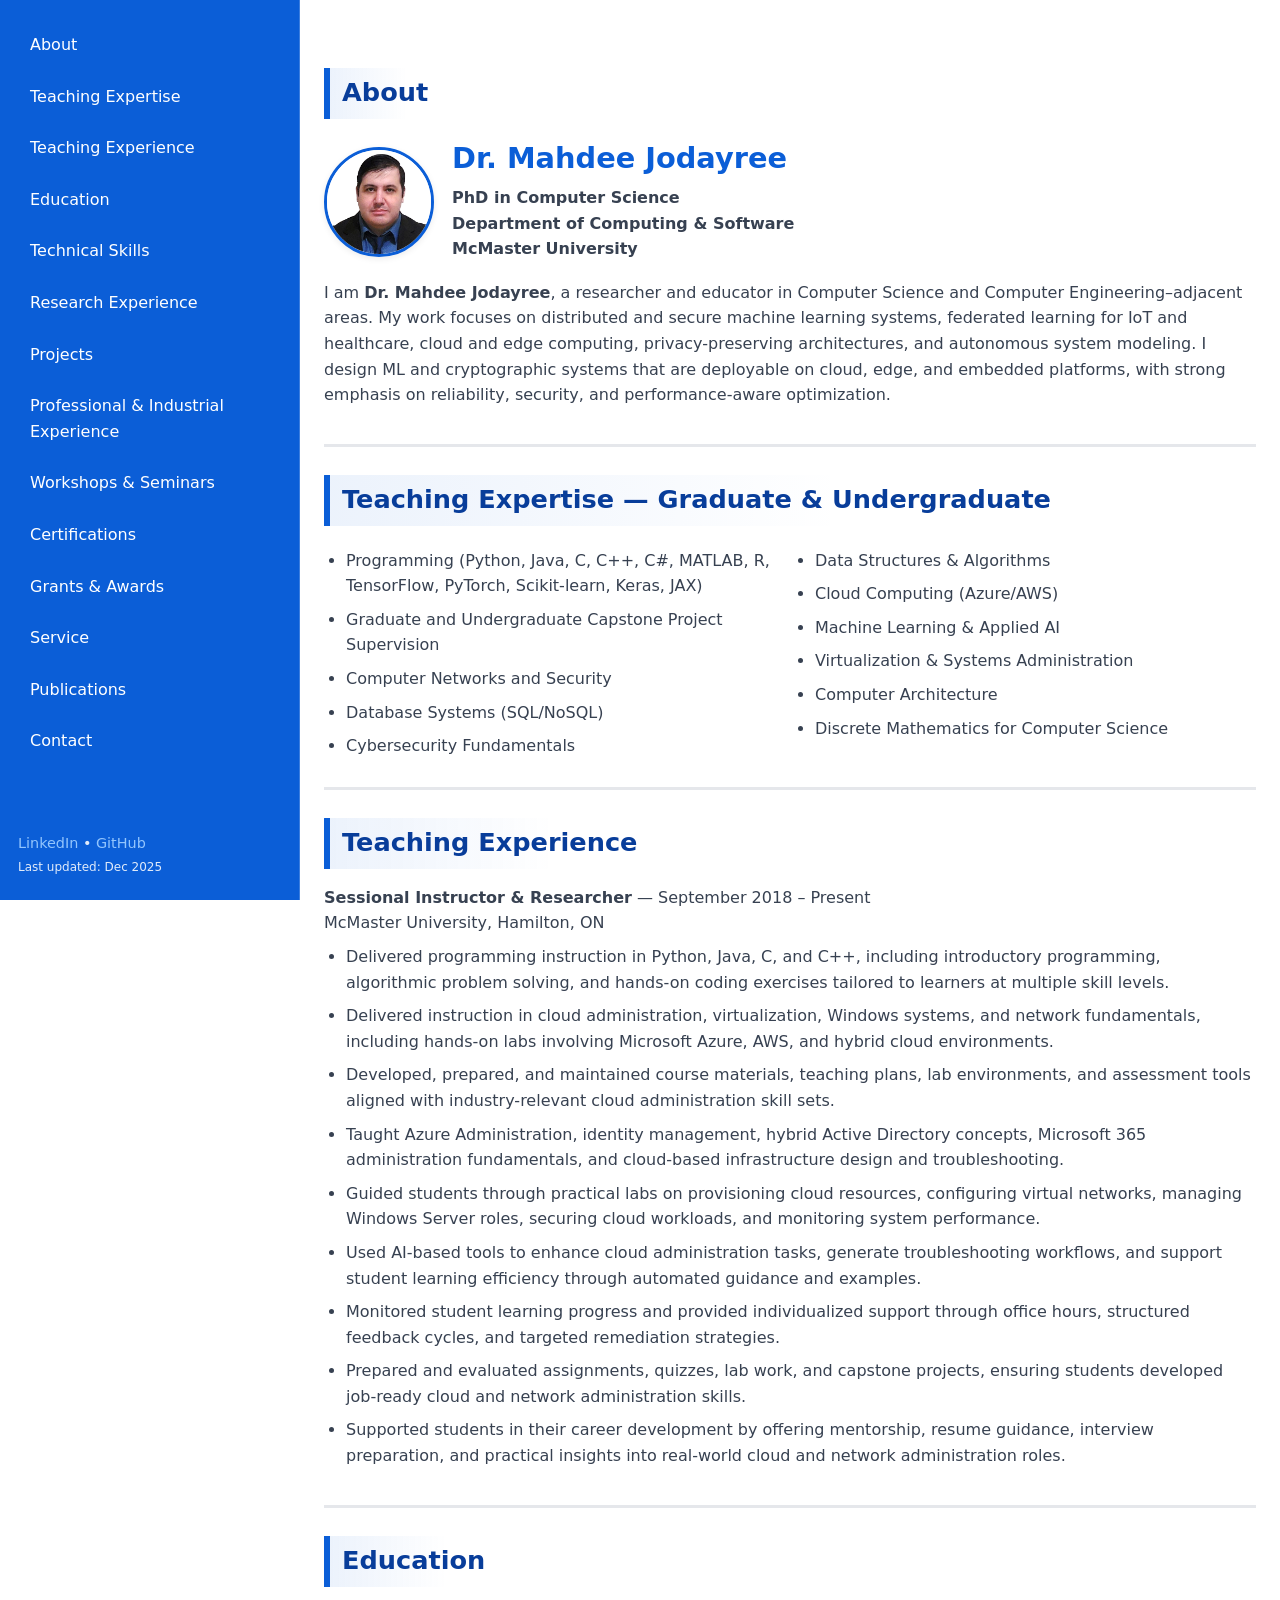
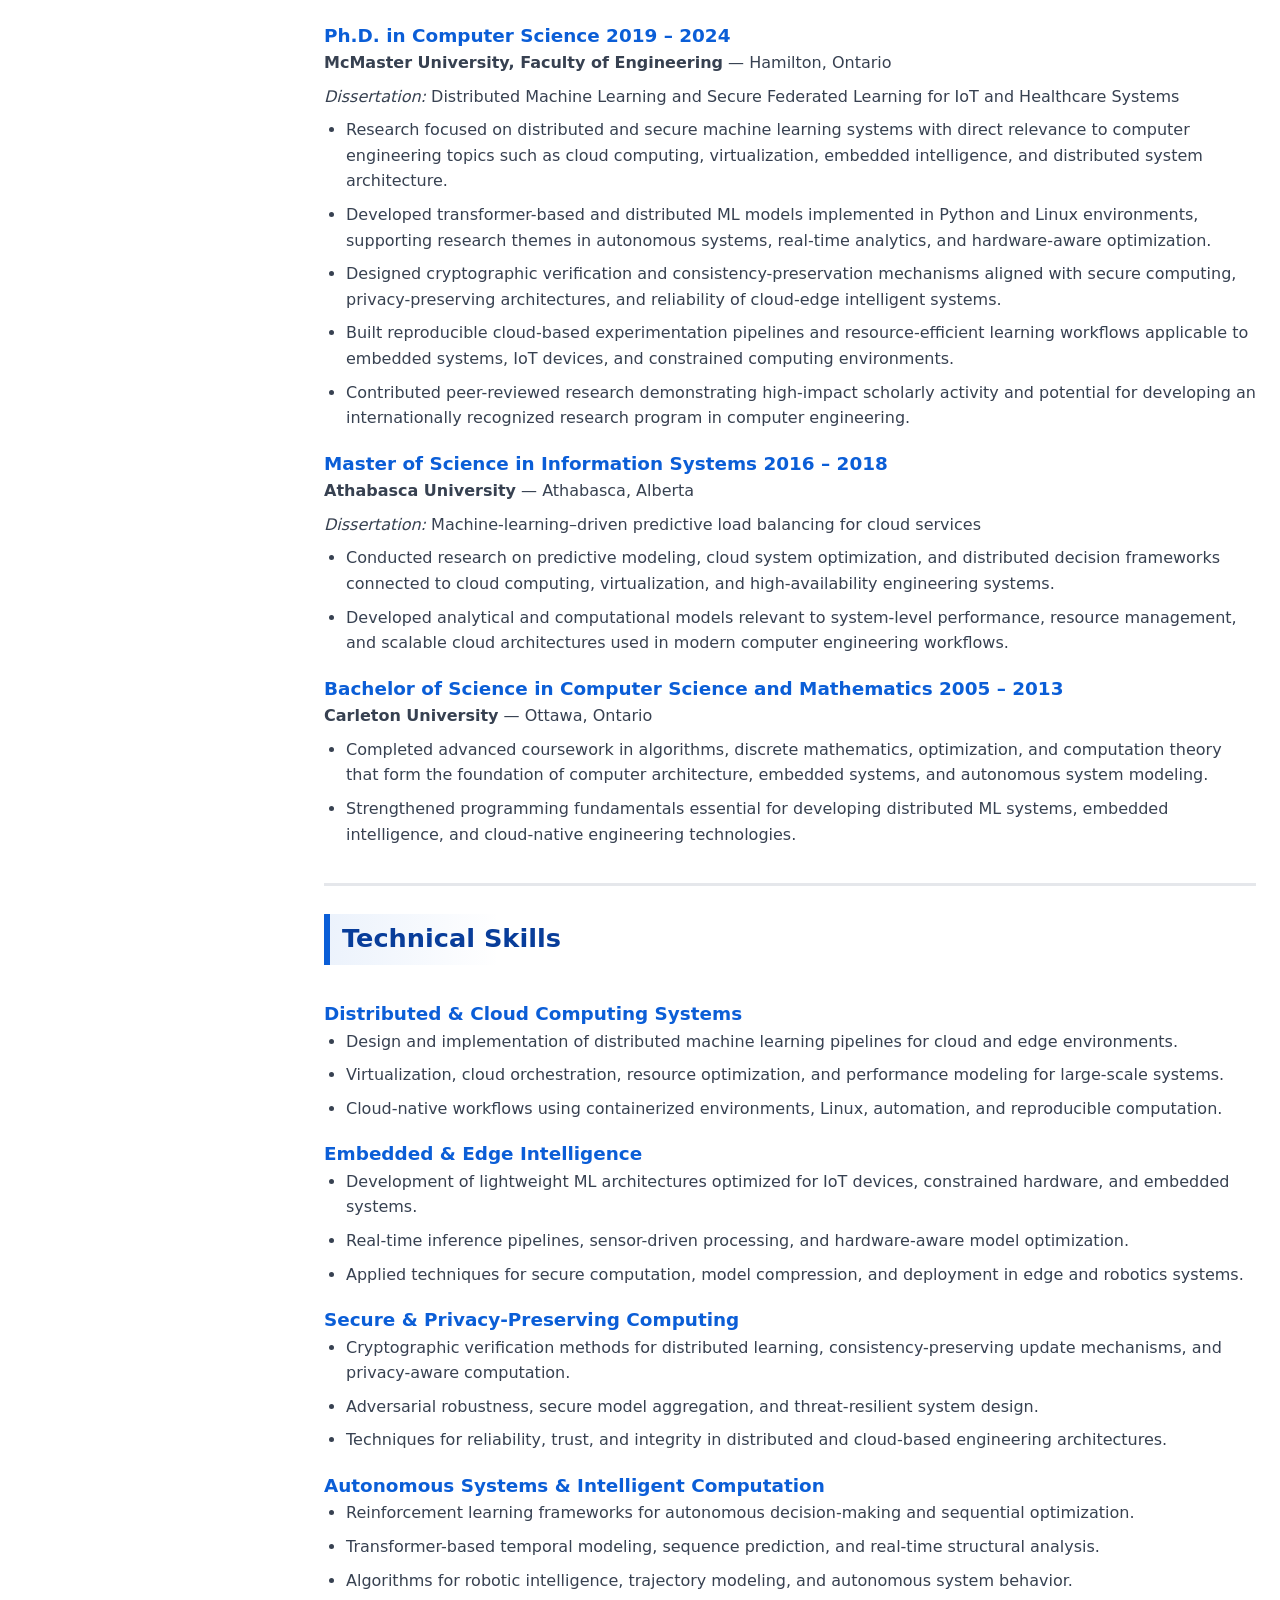
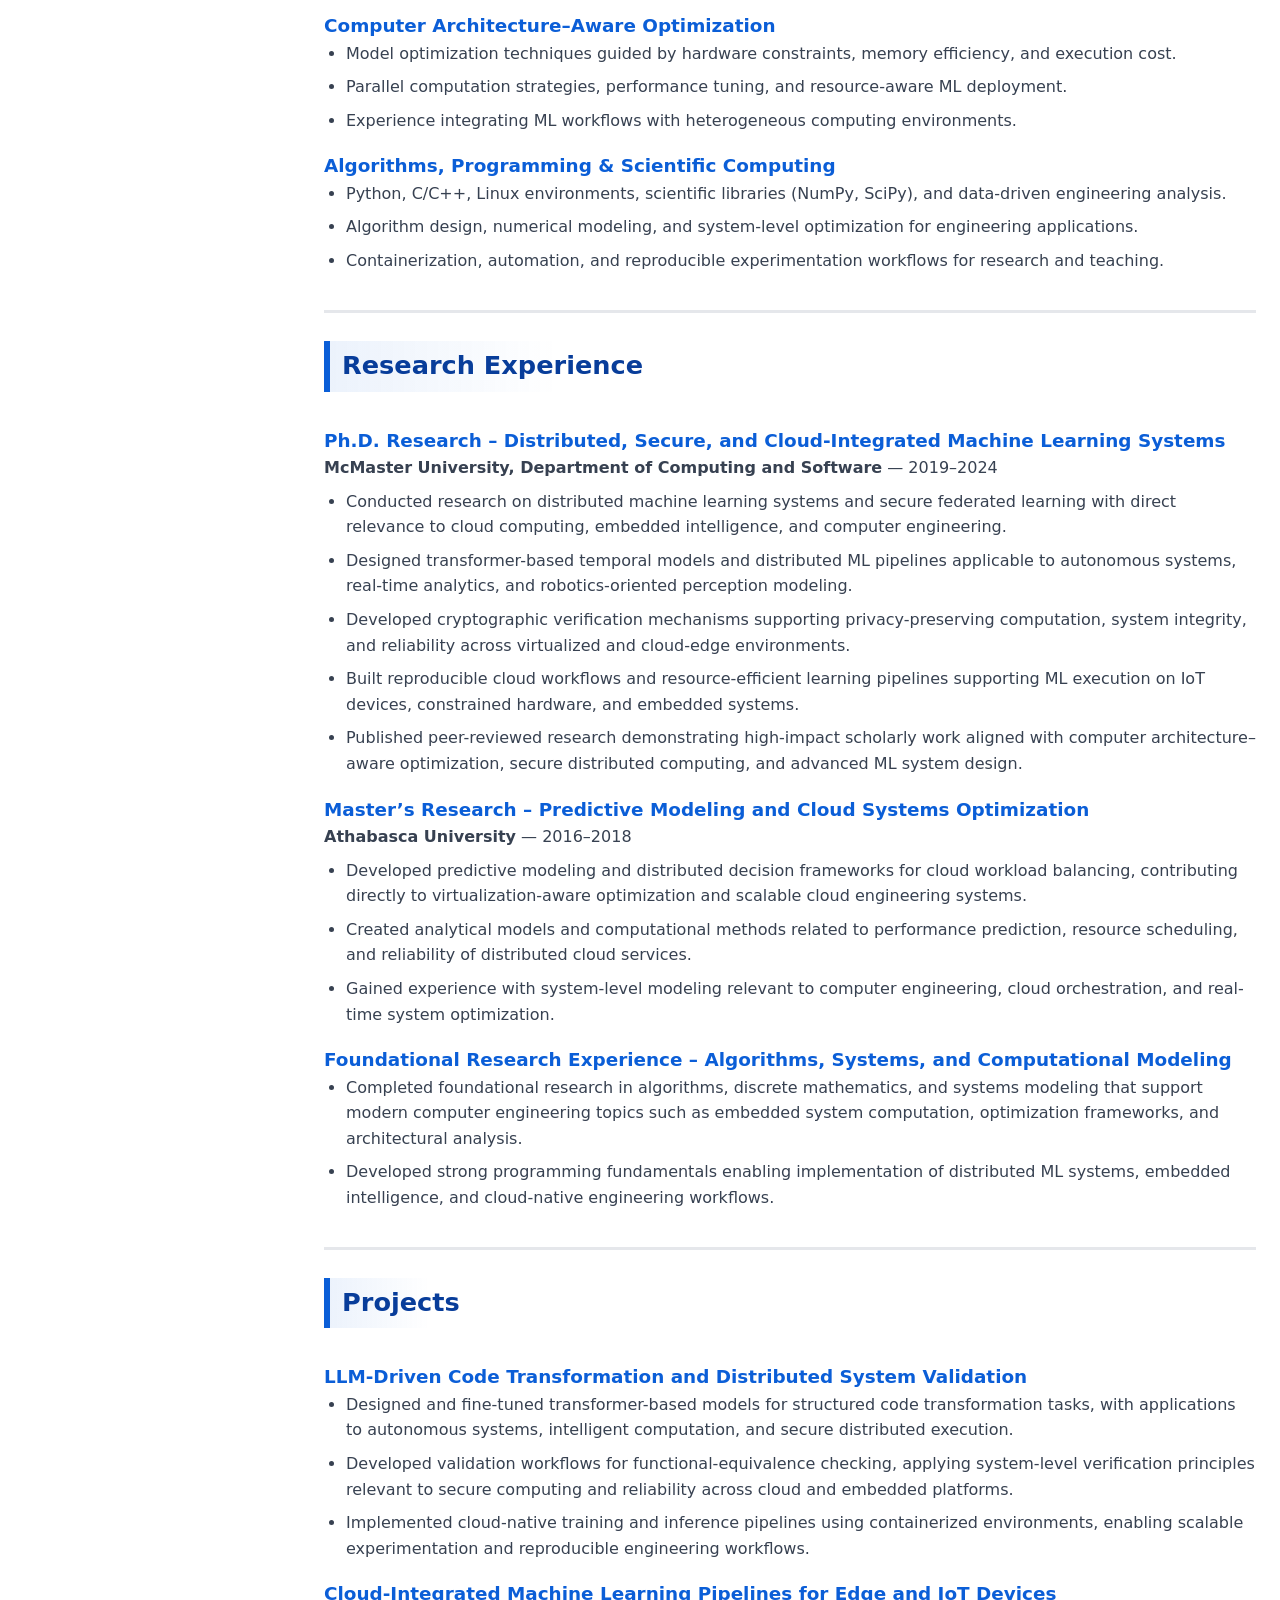
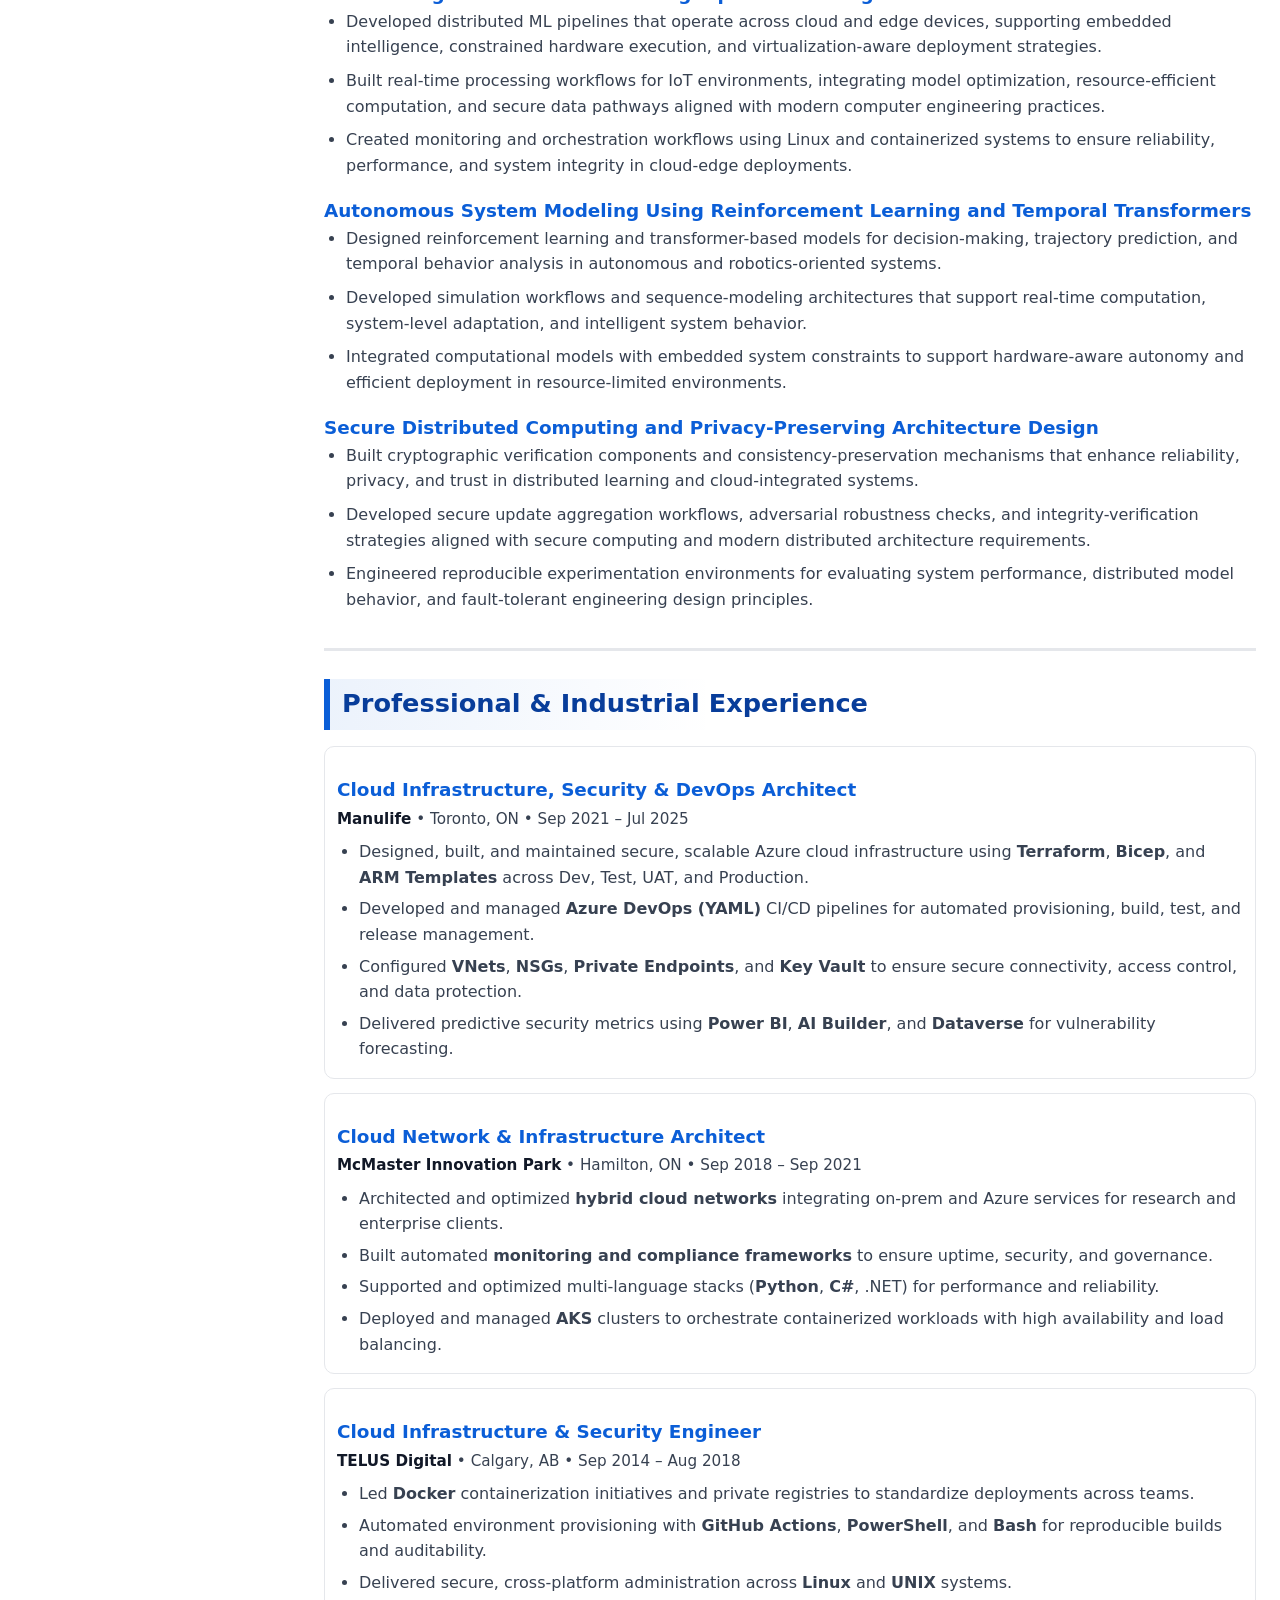
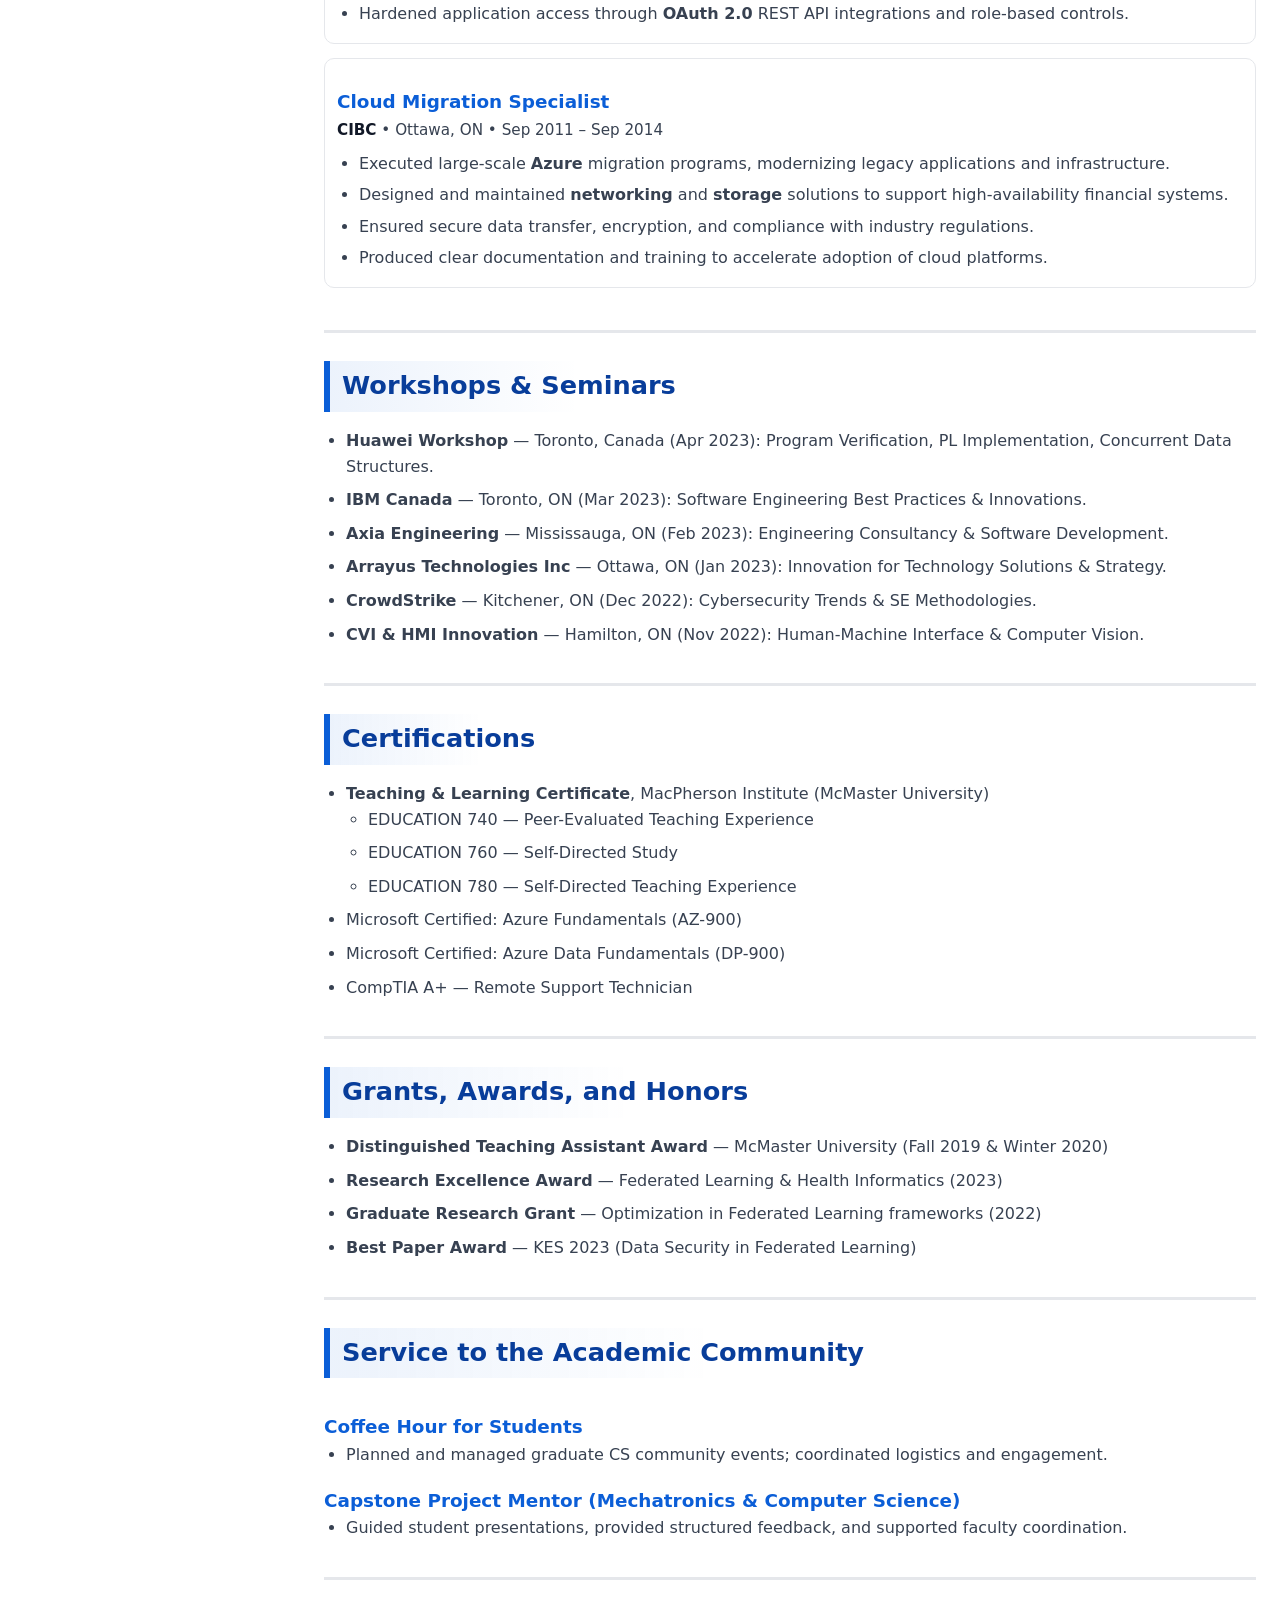
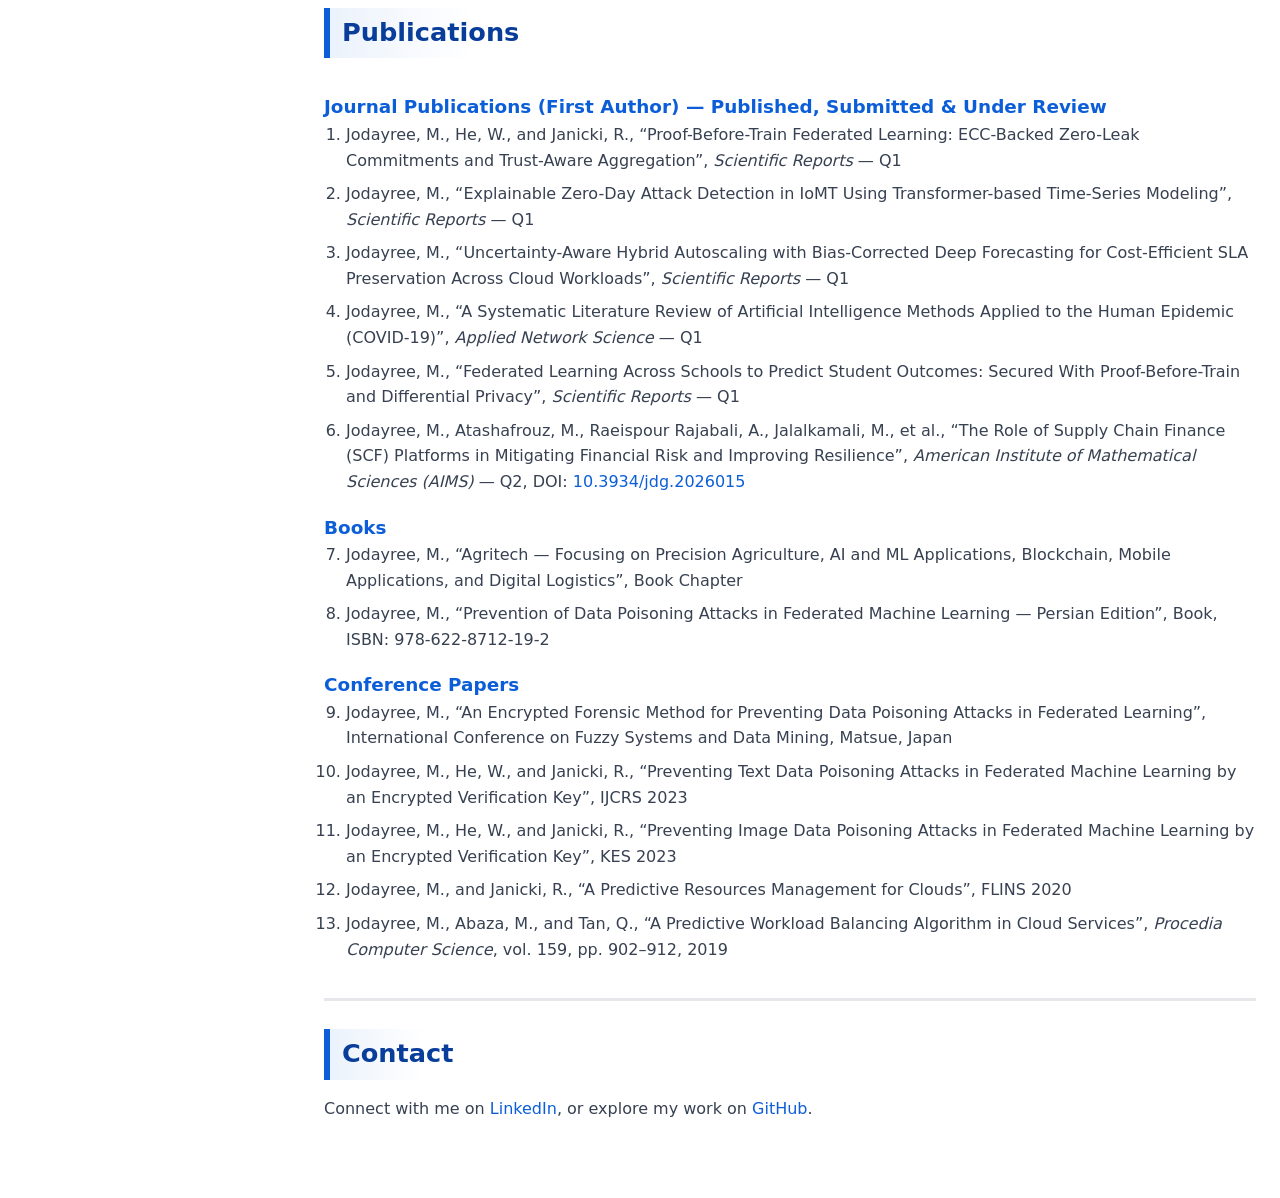
==== commit 80a02d4e: "Add files via upload" ====
--- a/index.html
+++ b/index.html
@@ -468,80 +468,35 @@
       <section id="publications" class="section">
         <h2 class="section-title">Publications</h2>
 
-        <h3>Q1 Journal Articles — Submitted / Under Review</h3>
+        <h3>Journal Publications (First Author) — Published, Submitted &amp; Under Review</h3>
         <ol>
-          <li>
-            <strong>Proof-Before-Train Federated Learning: ECC-Backed Zero-Leak Commitments and Trust-Aware Aggregation</strong> —
-            Submitted to <em>Computers &amp; Security</em> (Elsevier, Q1).<br />
-            <em>Focus:</em> optimization, decision modeling, reward inference under constraints—conceptual alignment with IRL.
-          </li>
-          <li>
-            <strong>Explainable Zero-Day Attack Detection in IoMT Using Transformer-Based Time-Series Modeling</strong> —
-            Includes temporal modeling, behavior prediction, and interpretability relevant to gaze forecasting.
-          </li>
-          <li>
-            <strong>A Predictive Approach to Workload Balancing in Cloud Computing Using Pairwise Comparison</strong> —
-            Submitted to <em>Journal of Cloud Computing</em> (Q1).<br />
-            <em>Focus:</em> predictive modeling and reward-driven optimization.
-          </li>
-          <li>
-            <strong>Workload-Type Classification and Pairwise VM Ranking for Proactive Load Balancing in Cloud Data Centers</strong> —
-            Manuscript in preparation; targeted for submission to a Q1 cloud computing or systems journal.
-          </li>
-          <li>
-            <strong>Federated Learning Across Schools to Predict Student Outcomes: Secured With Proof-Before-Train and Differential Privacy</strong> —
-            Manuscript in preparation; targeted for submission to an education-analytics / AI in education journal.
+          <li>Jodayree, M., He, W., and Janicki, R., “Proof-Before-Train Federated Learning: ECC-Backed Zero-Leak Commitments and Trust-Aware Aggregation”, <em>Scientific Reports</em> — Q1</li>
+          <li>Jodayree, M., “Explainable Zero-Day Attack Detection in IoMT Using Transformer-based Time-Series Modeling”, <em>Scientific Reports</em> — Q1</li>
+          <li>Jodayree, M., “Uncertainty-Aware Hybrid Autoscaling with Bias-Corrected Deep Forecasting for Cost-Efficient SLA Preservation Across Cloud Workloads”, <em>Scientific Reports</em> — Q1</li>
+          <li>Jodayree, M., “A Systematic Literature Review of Artificial Intelligence Methods Applied to the Human Epidemic (COVID-19)”, <em>Applied Network Science</em> — Q1</li>
+          <li>Jodayree, M., “Federated Learning Across Schools to Predict Student Outcomes: Secured With Proof-Before-Train and Differential Privacy”, <em>Scientific Reports</em> — Q1</li>
+          <li>Jodayree, M., Atashafrouz, M., Raeispour Rajabali, A., Jalalkamali, M., et al., “The Role of Supply Chain Finance (SCF) Platforms in Mitigating Financial Risk and Improving Resilience”, <em>American Institute of Mathematical Sciences (AIMS)</em> — Q2,
+            DOI: <a href="https://doi.org/10.3934/jdg.2026015" target="_blank" rel="noopener">10.3934/jdg.2026015</a>
           </li>
         </ol>
 
-        <h3>Book Chapter (Forthcoming)</h3>
-        <ol>
-          <li>
-            <strong>“Introduction to Innovations in Agritech,”</strong> in
-            <em>Agritech: Precision Agriculture, AI/ML Applications, Blockchain, Mobile Systems, and Digital Logistics</em>.<br />
-            Includes optimization, prediction modeling, and systems-level ML.
-          </li>
+        <h3>Books</h3>
+        <ol start="7">
+          <li>Jodayree, M., “Agritech — Focusing on Precision Agriculture, AI and ML Applications, Blockchain, Mobile Applications, and Digital Logistics”, Book Chapter</li>
+          <li>Jodayree, M., “Prevention of Data Poisoning Attacks in Federated Machine Learning — Persian Edition”, Book, ISBN: 978-622-8712-19-2</li>
         </ol>
 
-        <h3>Peer-Reviewed Published Papers</h3>
-        <ol>
-          <li>
-            M. Jodayree, W. He, and R. Janicki,
-            “Preventing Text Data Poisoning Attacks in Federated Machine Learning by an Encrypted Verification Key,”
-            in Proc. Int. Joint Conf. Rough Sets (IJCRS 2023), 2023.
-            <a href="https://link.springer.com/chapter/10.1007/978-3-031-50959-9_42" target="_blank" rel="noopener">
-              https://link.springer.com/chapter/10.1007/978-3-031-50959-9_42
-            </a>
-          </li>
-          <li>
-            M. Jodayree, W. He, and R. Janicki,
-            “Preventing Image Data Poisoning Attacks in Federated Machine Learning by an Encrypted Verification Key,”
-            in Proc. 27th Int. Conf. Knowledge-Based and Intelligent Information &amp; Engineering Systems (KES 2023), 2023.
-            <a href="https://doi.org/10.1016/j.procs.2023.10.264" target="_blank" rel="noopener">
-              https://doi.org/10.1016/j.procs.2023.10.264
-            </a>
-          </li>
-          <li>
-            M. Jodayree and R. Janicki,
-            “A Predictive Resources Management for Clouds,”
-            in <em>Developments of Artificial Intelligence Technologies in Computation and Robotics</em>,
-            Proc. 14th Int. FLINS Conf. (FLINS 2020), pp. 421–428, 2020.
-            <a href="https://doi.org/10.1142/9789811223334_0051" target="_blank" rel="noopener">
-              https://doi.org/10.1142/9789811223334_0051
-            </a>
-          </li>
-          <li>
-            M. Jodayree, M. Abaza, and Q. Tan,
-            “A Predictive Workload Balancing Algorithm in Cloud Services,”
-            <em>Procedia Computer Science</em>, vol. 159, pp. 902–912, 2019.
-            <a href="https://doi.org/10.1016/j.procs.2019.09.250" target="_blank" rel="noopener">
-              https://doi.org/10.1016/j.procs.2019.09.250
-            </a>
-          </li>
+        <h3>Conference Papers</h3>
+        <ol start="9">
+          <li>Jodayree, M., “An Encrypted Forensic Method for Preventing Data Poisoning Attacks in Federated Learning”, International Conference on Fuzzy Systems and Data Mining, Matsue, Japan</li>
+          <li>Jodayree, M., He, W., and Janicki, R., “Preventing Text Data Poisoning Attacks in Federated Machine Learning by an Encrypted Verification Key”, IJCRS 2023</li>
+          <li>Jodayree, M., He, W., and Janicki, R., “Preventing Image Data Poisoning Attacks in Federated Machine Learning by an Encrypted Verification Key”, KES 2023</li>
+          <li>Jodayree, M., and Janicki, R., “A Predictive Resources Management for Clouds”, FLINS 2020</li>
+          <li>Jodayree, M., Abaza, M., and Tan, Q., “A Predictive Workload Balancing Algorithm in Cloud Services”, <em>Procedia Computer Science</em>, vol. 159, pp. 902–912, 2019</li>
         </ol>
       </section>
 
-      <!-- CONTACT -->
+<!-- CONTACT -->
       <section id="contact" class="section">
         <h2 class="section-title">Contact</h2>
         <p>
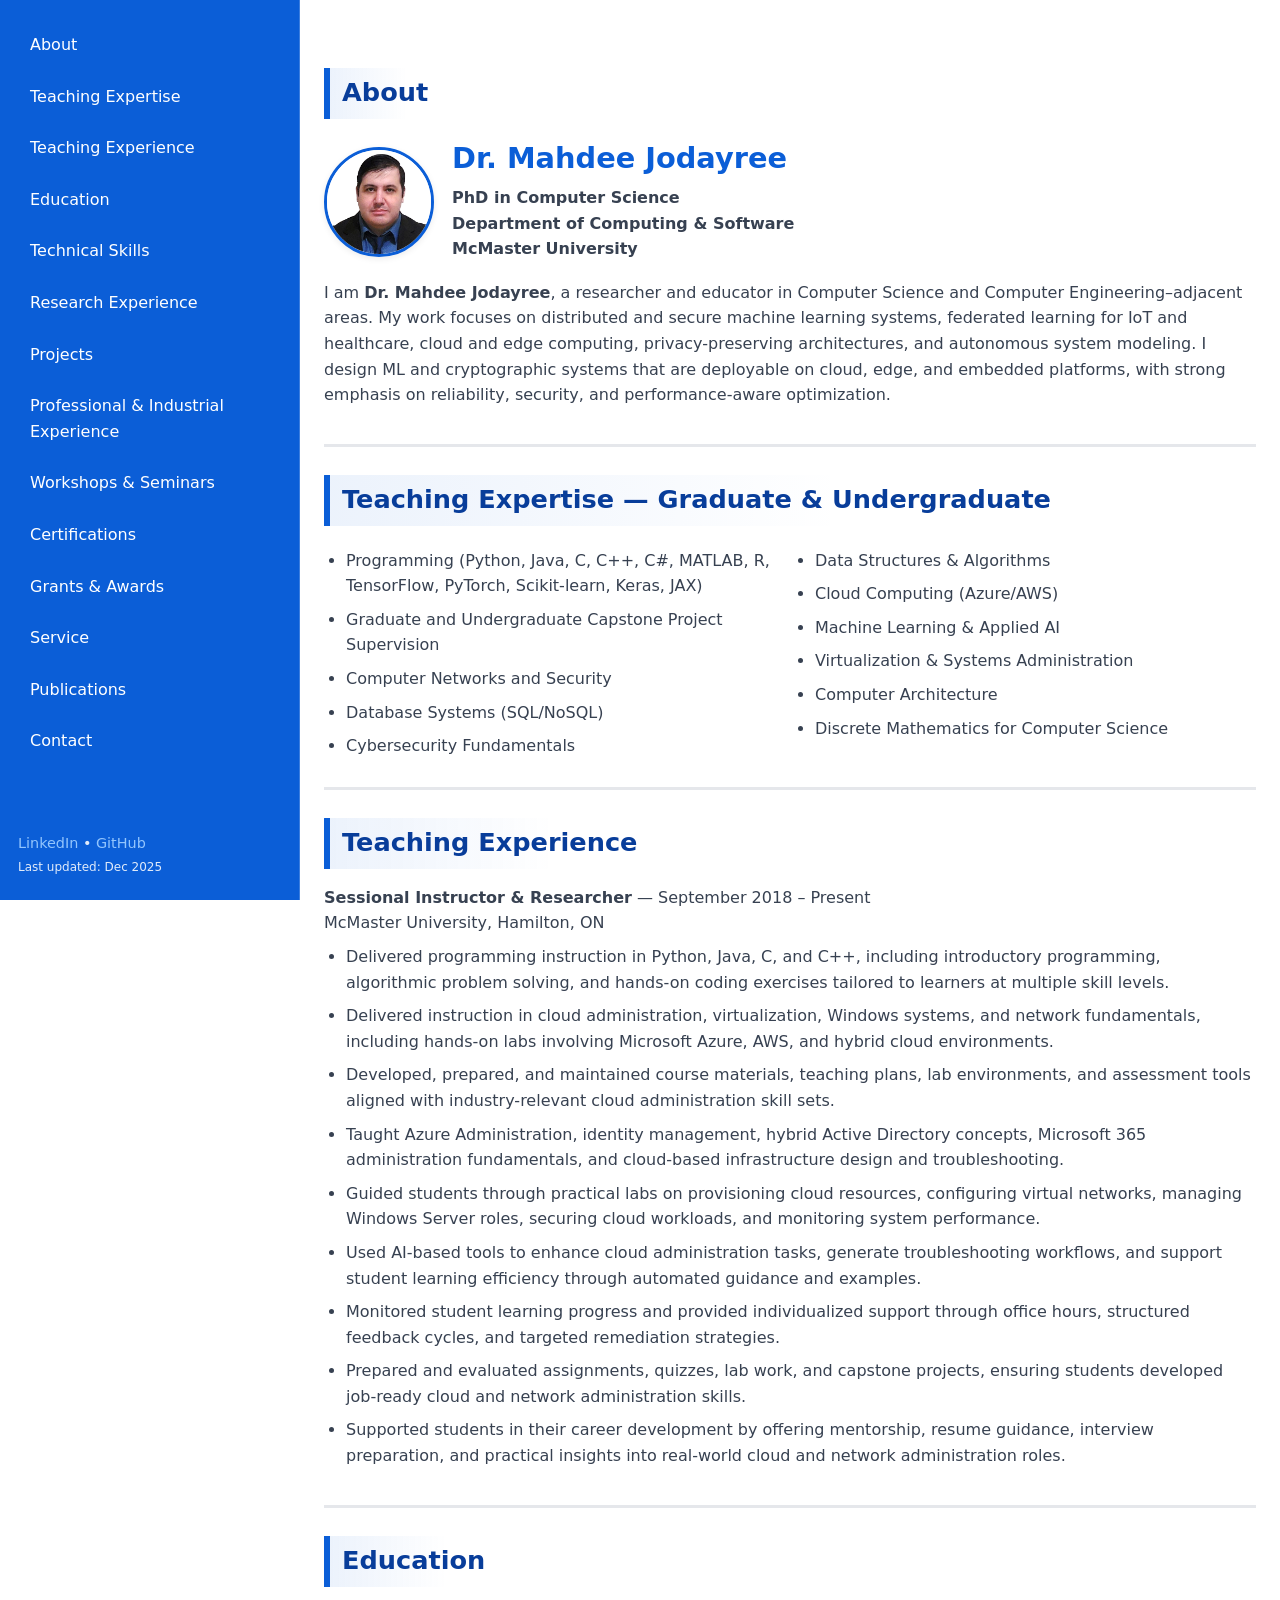
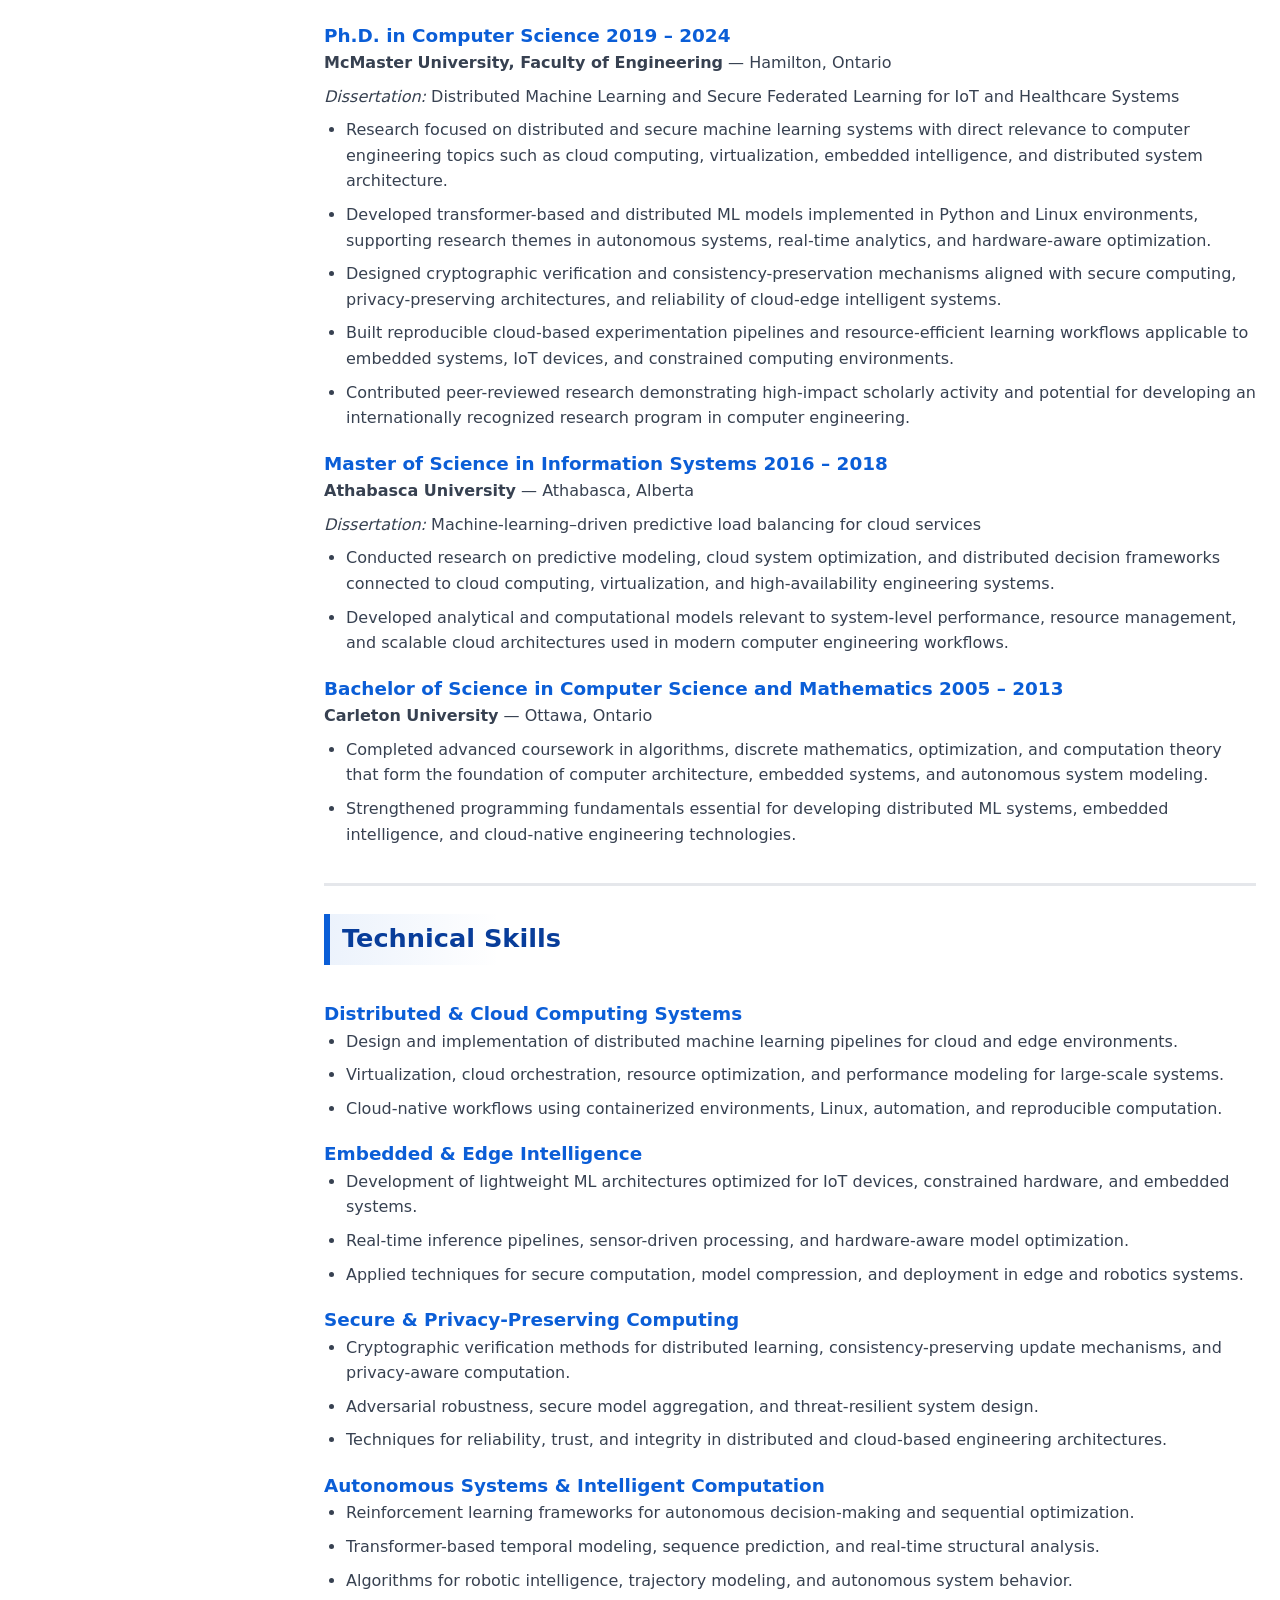
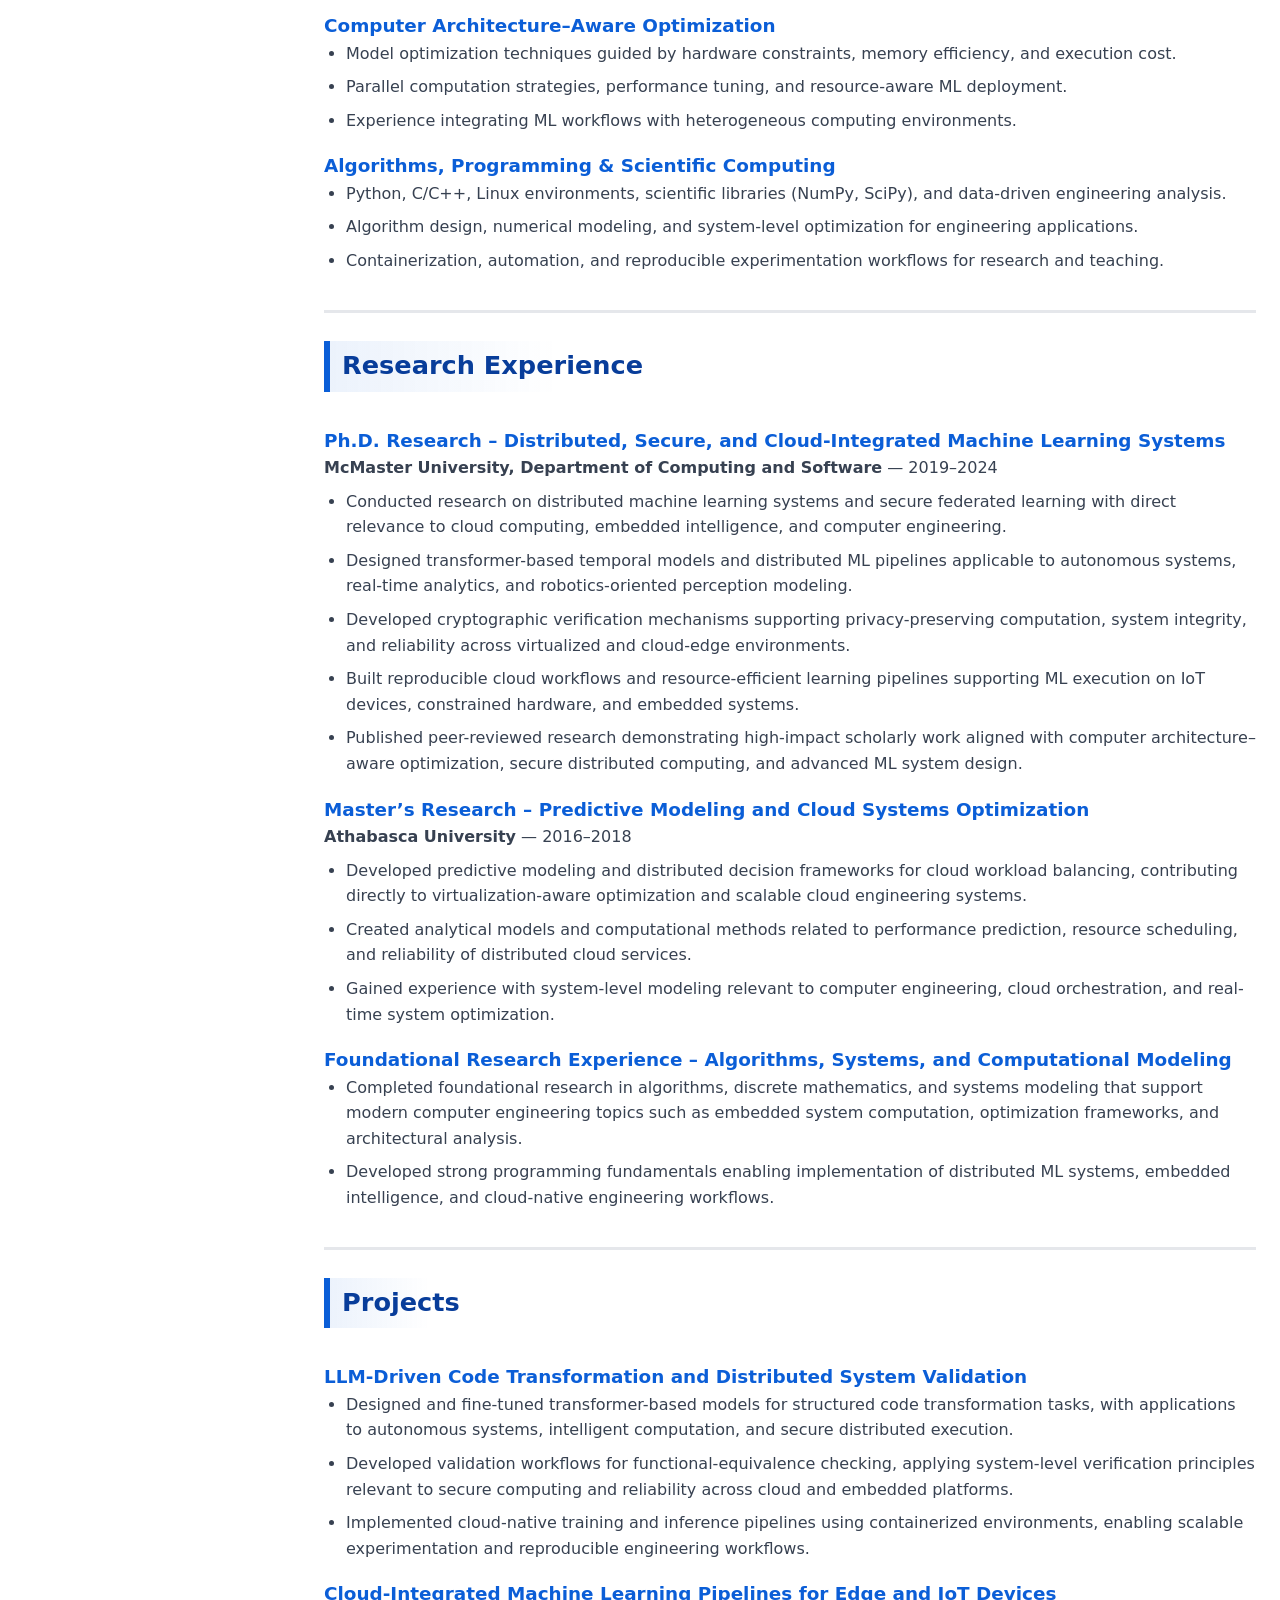
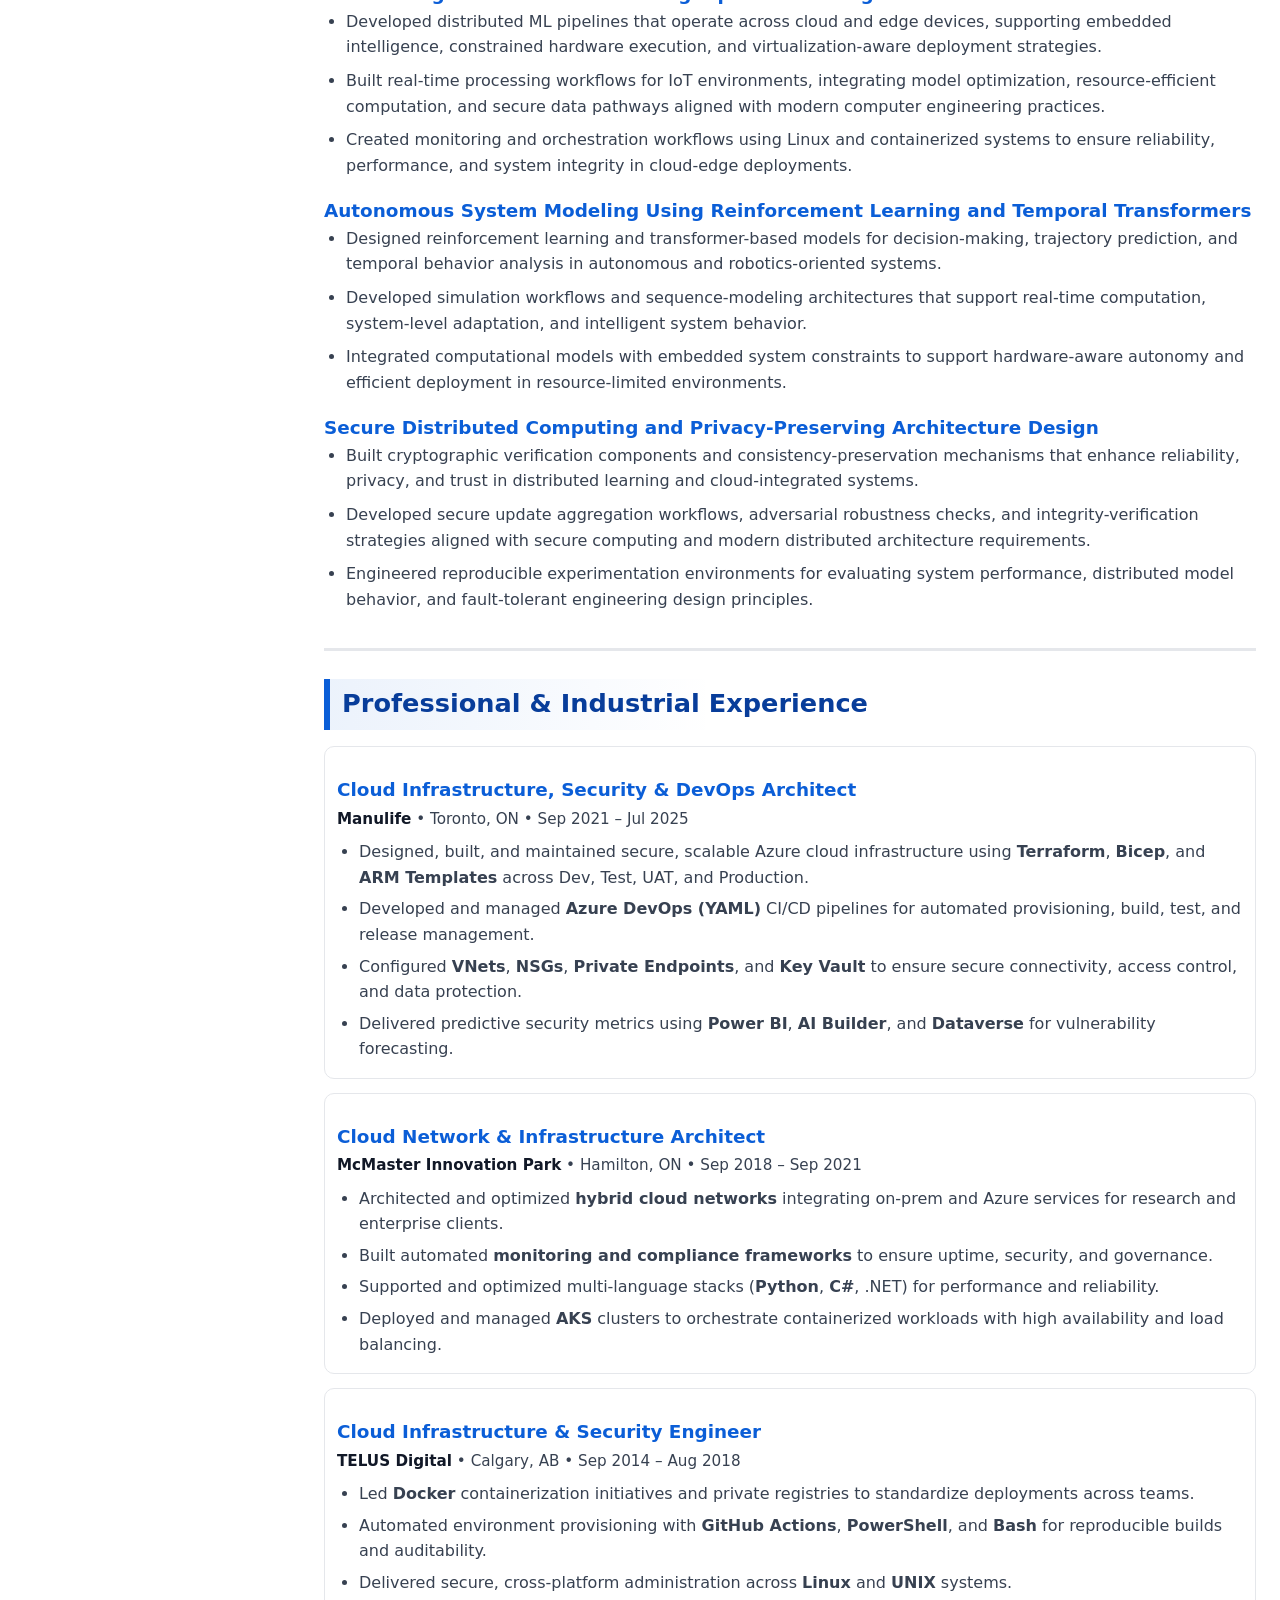
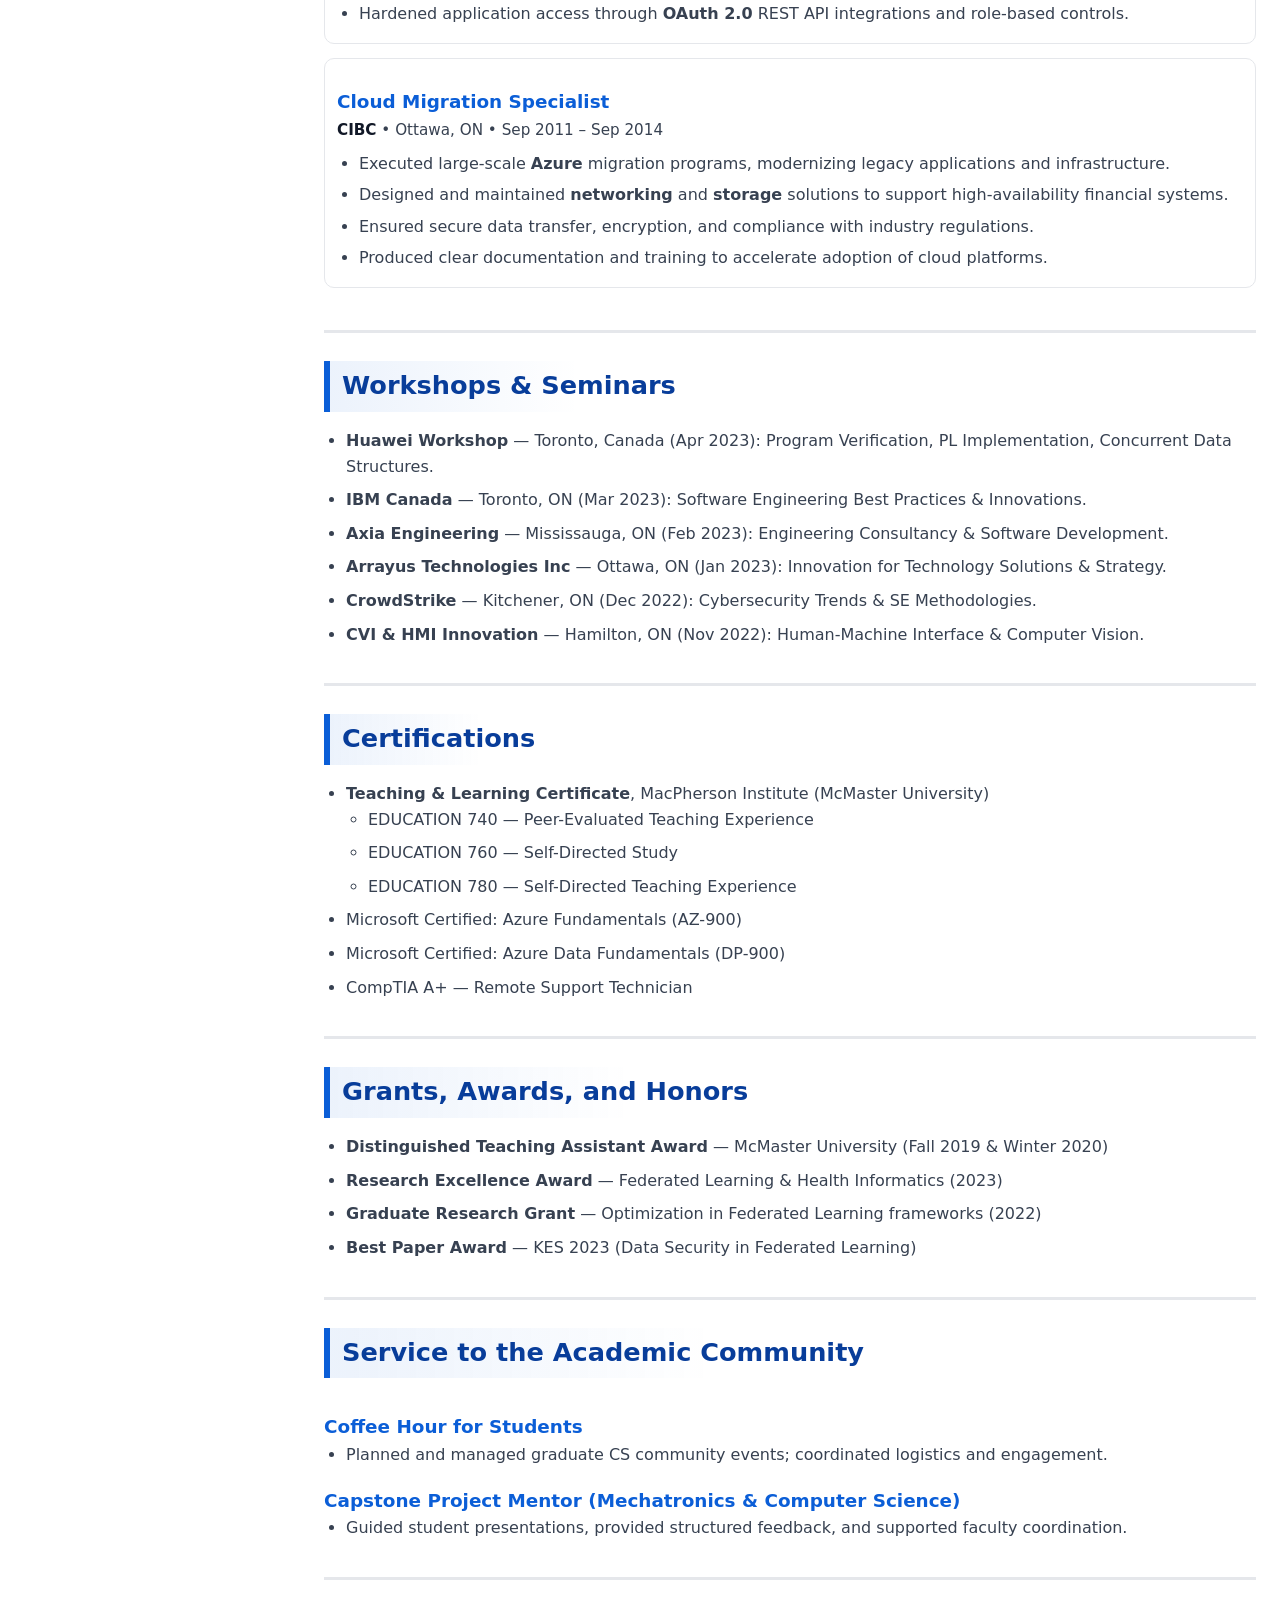
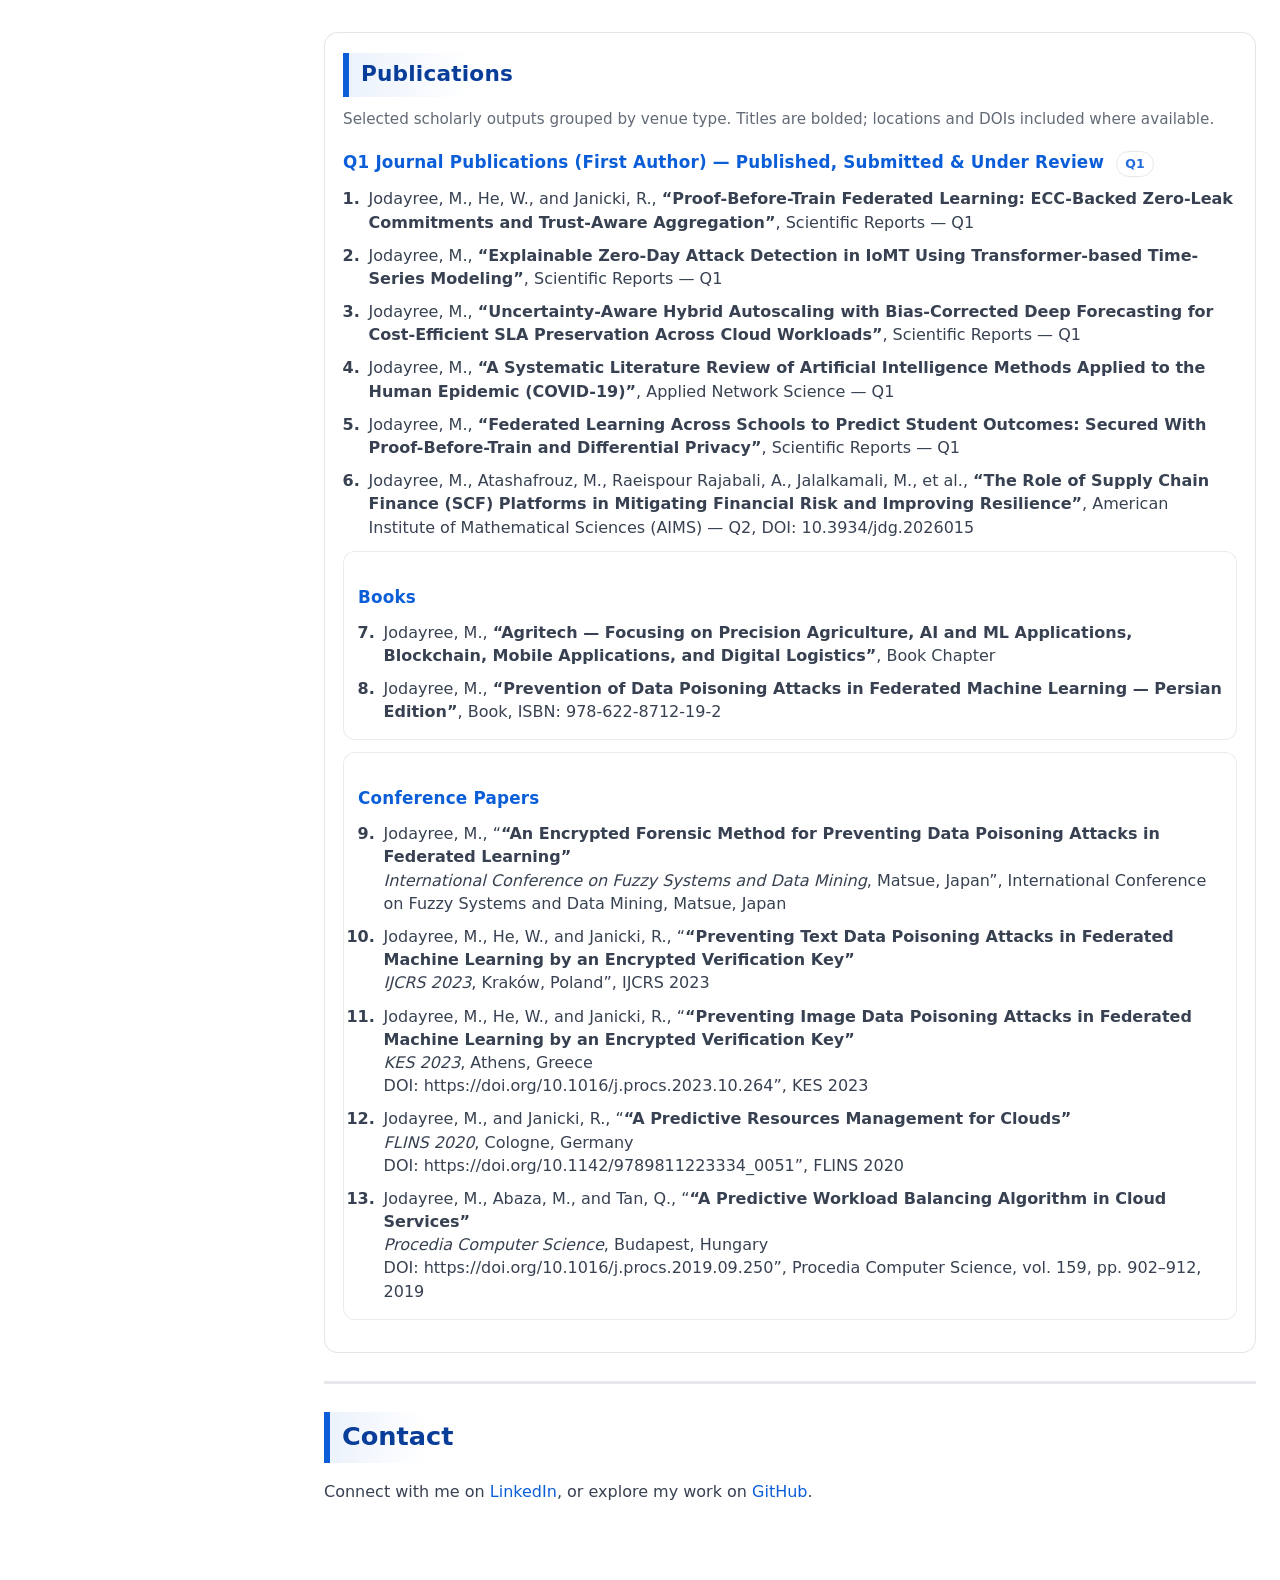
==== commit 9a2b199b: "Add files via upload" ====
--- a/index.html
+++ b/index.html
@@ -1,16 +1,15 @@
-<!doctype html>
+<!DOCTYPE html>
+
 <html lang="en">
 <head>
-  <meta charset="utf-8" />
-  <meta name="viewport" content="width=device-width, initial-scale=1" />
-  <title>Dr. Mahdee Jodayree — Personal Academic Homepage</title>
-
-  <!-- SEO -->
-  <meta name="description" content="Personal academic homepage of Dr. Mahdee Jodayree, PhD in Computer Science from McMaster University. Research areas: Distributed & Federated Learning, Cloud Computing, Secure & Privacy-Preserving Computing, Embedded & Edge Intelligence, Autonomous Systems." />
-  <meta name="robots" content="index, follow" />
-
-  <!-- Schema.org Person -->
-  <script type="application/ld+json">
+<meta charset="utf-8"/>
+<meta content="width=device-width, initial-scale=1" name="viewport"/>
+<title>Dr. Mahdee Jodayree — Personal Academic Homepage</title>
+<!-- SEO -->
+<meta content="Personal academic homepage of Dr. Mahdee Jodayree, PhD in Computer Science from McMaster University. Research areas: Distributed &amp; Federated Learning, Cloud Computing, Secure &amp; Privacy-Preserving Computing, Embedded &amp; Edge Intelligence, Autonomous Systems." name="description"/>
+<meta content="index, follow" name="robots"/>
+<!-- Schema.org Person -->
+<script type="application/ld+json">
   {
     "@context": "https://schema.org",
     "@type": "Person",
@@ -37,9 +36,8 @@
     ]
   }
   </script>
-
-  <link rel="stylesheet" href="styles.css" />
-  <script>
+<link href="styles.css" rel="stylesheet"/>
+<script>
     window.addEventListener('DOMContentLoaded', function () {
       // Jump to About on first load if no hash
       if (!location.hash) {
@@ -90,441 +88,477 @@
       }
     });
   </script>
-</head>
-
+<style>
+/* ===== Publications styling ===== */
+.publications {
+  margin-top: 24px;
+  padding: 20px 18px;
+  border: 1px solid rgba(0,0,0,.10);
+  border-radius: 14px;
+  background: rgba(255,255,255,.70);
+}
+
+.publications .pub-title {
+  font-size: 1.35rem;
+  margin: 0 0 10px 0;
+  letter-spacing: .2px;
+}
+
+.publications .pub-subtitle {
+  font-size: 0.95rem;
+  margin: 0 0 18px 0;
+  opacity: .78;
+}
+
+.publications h2, .publications h3, .publications h4 {
+  margin-top: 18px;
+  margin-bottom: 10px;
+  font-size: 1.05rem;
+  letter-spacing: .2px;
+  text-transform: none;
+}
+
+.publications .pub-group {
+  padding: 14px 14px 6px 14px;
+  border: 1px solid rgba(0,0,0,.08);
+  border-radius: 12px;
+  margin: 12px 0;
+  background: rgba(255,255,255,.85);
+}
+
+.publications ol, .publications ul {
+  margin: 0;
+  padding-left: 1.4rem;
+}
+
+.publications li {
+  margin: 10px 0;
+  line-height: 1.45;
+}
+
+.publications li strong {
+  font-weight: 700;
+}
+
+.publications li em {
+  font-style: italic;
+}
+
+.publications a {
+  text-decoration: none;
+  border-bottom: 1px dotted rgba(0,0,0,.35);
+}
+
+.publications a:hover {
+  border-bottom-style: solid;
+}
+
+.publications .meta {
+  display: inline-block;
+  margin-left: 6px;
+  padding: 2px 8px;
+  border-radius: 999px;
+  font-size: .78rem;
+  border: 1px solid rgba(0,0,0,.10);
+  opacity: .9;
+  white-space: nowrap;
+}
+
+/* Hanging indent for long citations */
+.publications li {
+  padding-left: 0.2rem;
+}
+.publications li::marker {
+  font-weight: 600;
+}
+
+/* Make DOIs more readable */
+.publications .doi {
+  font-size: .92rem;
+  opacity: .92;
+}
+</style></head>
 <body>
-  <!-- SIDEBAR (desktop) + MOBILE HEADER (top) -->
-  <aside class="sidebar" role="navigation" aria-label="Primary">
-    <!-- Mobile top bar with small Menu box (visible on mobile only) -->
-    <div class="mobile-bar">
-      <button id="mobile-menu-btn"
-              class="mobile-menu"
-              aria-expanded="false"
-              aria-controls="mobile-menu-panel"
-              aria-label="Open navigation">
+<!-- SIDEBAR (desktop) + MOBILE HEADER (top) -->
+<aside aria-label="Primary" class="sidebar" role="navigation">
+<!-- Mobile top bar with small Menu box (visible on mobile only) -->
+<div class="mobile-bar">
+<button aria-controls="mobile-menu-panel" aria-expanded="false" aria-label="Open navigation" class="mobile-menu" id="mobile-menu-btn">
         Menu ▾
       </button>
-    </div>
-
-    <!-- Desktop vertical nav -->
-    <nav id="primary-nav" class="nav" aria-label="Primary navigation links">
-      <a href="#about">About</a>
-      <a href="#expertise">Teaching Expertise</a>
-      <a href="#teaching">Teaching Experience</a>
-      <a href="#education">Education</a>
-      <a href="#skills">Technical Skills</a>
-      <a href="#research">Research Experience</a>
-      <a href="#projects">Projects</a>
-      <a href="#industry-experience">Professional &amp; Industrial Experience</a>
-      <a href="#workshops">Workshops &amp; Seminars</a>
-      <a href="#certs">Certifications</a>
-      <a href="#awards">Grants &amp; Awards</a>
-      <a href="#service">Service</a>
-      <a href="#publications">Publications</a>
-      <a href="#contact">Contact</a>
-    </nav>
-
-    <footer class="contact">
-      <p>
-        <a href="https://www.linkedin.com/in/mahdeej/" rel="me" target="_blank">LinkedIn</a> •
+</div>
+<!-- Desktop vertical nav -->
+<nav aria-label="Primary navigation links" class="nav" id="primary-nav">
+<a href="#about">About</a>
+<a href="#expertise">Teaching Expertise</a>
+<a href="#teaching">Teaching Experience</a>
+<a href="#education">Education</a>
+<a href="#skills">Technical Skills</a>
+<a href="#research">Research Experience</a>
+<a href="#projects">Projects</a>
+<a href="#industry-experience">Professional &amp; Industrial Experience</a>
+<a href="#workshops">Workshops &amp; Seminars</a>
+<a href="#certs">Certifications</a>
+<a href="#awards">Grants &amp; Awards</a>
+<a href="#service">Service</a>
+<a href="#publications">Publications</a>
+<a href="#contact">Contact</a>
+</nav>
+<footer class="contact">
+<p>
+<a href="https://www.linkedin.com/in/mahdeej/" rel="me" target="_blank">LinkedIn</a> •
         <a href="https://github.com/mahdijaf" rel="me" target="_blank">GitHub</a>
-      </p>
-      <small>Last updated: Dec 2025</small>
-    </footer>
-  </aside>
-
-  <!-- CONTENT -->
-  <div class="page">
-    <main class="content">
-      <!-- ABOUT -->
-      <section id="about" class="section about">
-        <h2 class="section-title">About</h2>
-
-        <div class="about-wrap">
-          <img src="headshot.jpg" alt="Portrait of Dr. Mahdee Jodayree" class="about-photo" />
-          <div class="about-text">
-            <h1 class="name">Dr. Mahdee Jodayree</h1>
-            <p class="about-credential">
-              PhD in Computer Science<br>
-              Department of Computing &amp; Software<br>
+</p>
+<small>Last updated: Dec 2025</small>
+</footer>
+</aside>
+<!-- CONTENT -->
+<div class="page">
+<main class="content">
+<!-- ABOUT -->
+<section class="section about" id="about">
+<h2 class="section-title">About</h2>
+<div class="about-wrap">
+<img alt="Portrait of Dr. Mahdee Jodayree" class="about-photo" src="headshot.jpg"/>
+<div class="about-text">
+<h1 class="name">Dr. Mahdee Jodayree</h1>
+<p class="about-credential">
+              PhD in Computer Science<br/>
+              Department of Computing &amp; Software<br/>
               McMaster University
             </p>
-          </div>
-        </div>
-
-        <p class="about-blurb">
+</div>
+</div>
+<p class="about-blurb">
           I am <strong>Dr. Mahdee Jodayree</strong>, a researcher and educator in Computer Science and Computer Engineering–adjacent areas.
           My work focuses on distributed and secure machine learning systems, federated learning for IoT and healthcare, cloud and edge computing,
           privacy-preserving architectures, and autonomous system modeling. I design ML and cryptographic systems that are deployable on cloud,
           edge, and embedded platforms, with strong emphasis on reliability, security, and performance-aware optimization.
         </p>
-      </section>
-
-      <!-- TEACHING EXPERTISE -->
-      <section id="expertise" class="section">
-        <h2 class="section-title">Teaching Expertise — Graduate &amp; Undergraduate</h2>
-        <ul class="cols">
-          <li>Programming (Python, Java, C, C++, C#, MATLAB, R, TensorFlow, PyTorch, Scikit-learn, Keras, JAX)</li>
-          <li>Graduate and Undergraduate Capstone Project Supervision</li>
-          <li>Computer Networks and Security</li>
-          <li>Database Systems (SQL/NoSQL)</li>
-          <li>Cybersecurity Fundamentals</li>
-          <li>Data Structures &amp; Algorithms</li>
-          <li>Cloud Computing (Azure/AWS)</li>
-          <li>Machine Learning &amp; Applied AI</li>
-          <li>Virtualization &amp; Systems Administration</li>
-          <li>Computer Architecture</li>
-          <li>Discrete Mathematics for Computer Science</li>
-        </ul>
-      </section>
-
-      <!-- TEACHING EXPERIENCE -->
-      <section id="teaching" class="section">
-        <h2 class="section-title">Teaching Experience</h2>
-
-        <p>
-          <strong>Sessional Instructor &amp; Researcher</strong> &mdash; September 2018 – Present<br />
+</section>
+<!-- TEACHING EXPERTISE -->
+<section class="section" id="expertise">
+<h2 class="section-title">Teaching Expertise — Graduate &amp; Undergraduate</h2>
+<ul class="cols">
+<li>Programming (Python, Java, C, C++, C#, MATLAB, R, TensorFlow, PyTorch, Scikit-learn, Keras, JAX)</li>
+<li>Graduate and Undergraduate Capstone Project Supervision</li>
+<li>Computer Networks and Security</li>
+<li>Database Systems (SQL/NoSQL)</li>
+<li>Cybersecurity Fundamentals</li>
+<li>Data Structures &amp; Algorithms</li>
+<li>Cloud Computing (Azure/AWS)</li>
+<li>Machine Learning &amp; Applied AI</li>
+<li>Virtualization &amp; Systems Administration</li>
+<li>Computer Architecture</li>
+<li>Discrete Mathematics for Computer Science</li>
+</ul>
+</section>
+<!-- TEACHING EXPERIENCE -->
+<section class="section" id="teaching">
+<h2 class="section-title">Teaching Experience</h2>
+<p>
+<strong>Sessional Instructor &amp; Researcher</strong> — September 2018 – Present<br/>
           McMaster University, Hamilton, ON
         </p>
-
-        <ul>
-          <li>Delivered programming instruction in Python, Java, C, and C++, including introductory programming, algorithmic problem solving, and hands-on coding exercises tailored to learners at multiple skill levels.</li>
-          <li>Delivered instruction in cloud administration, virtualization, Windows systems, and network fundamentals, including hands-on labs involving Microsoft Azure, AWS, and hybrid cloud environments.</li>
-          <li>Developed, prepared, and maintained course materials, teaching plans, lab environments, and assessment tools aligned with industry-relevant cloud administration skill sets.</li>
-          <li>Taught Azure Administration, identity management, hybrid Active Directory concepts, Microsoft 365 administration fundamentals, and cloud-based infrastructure design and troubleshooting.</li>
-          <li>Guided students through practical labs on provisioning cloud resources, configuring virtual networks, managing Windows Server roles, securing cloud workloads, and monitoring system performance.</li>
-          <li>Used AI-based tools to enhance cloud administration tasks, generate troubleshooting workflows, and support student learning efficiency through automated guidance and examples.</li>
-          <li>Monitored student learning progress and provided individualized support through office hours, structured feedback cycles, and targeted remediation strategies.</li>
-          <li>Prepared and evaluated assignments, quizzes, lab work, and capstone projects, ensuring students developed job-ready cloud and network administration skills.</li>
-          <li>Supported students in their career development by offering mentorship, resume guidance, interview preparation, and practical insights into real-world cloud and network administration roles.</li>
-        </ul>
-      </section>
-
-      <!-- EDUCATION -->
-      <section id="education" class="section">
-        <h2 class="section-title">Education</h2>
-
-        <article>
-          <h3>Ph.D. in Computer Science <span class="subtle">2019 – 2024</span></h3>
-          <p><strong>McMaster University, Faculty of Engineering</strong> — Hamilton, Ontario</p>
-          <p><em>Dissertation:</em> Distributed Machine Learning and Secure Federated Learning for IoT and Healthcare Systems</p>
-          <ul>
-            <li>Research focused on distributed and secure machine learning systems with direct relevance to computer engineering topics such as cloud computing, virtualization, embedded intelligence, and distributed system architecture.</li>
-            <li>Developed transformer-based and distributed ML models implemented in Python and Linux environments, supporting research themes in autonomous systems, real-time analytics, and hardware-aware optimization.</li>
-            <li>Designed cryptographic verification and consistency-preservation mechanisms aligned with secure computing, privacy-preserving architectures, and reliability of cloud-edge intelligent systems.</li>
-            <li>Built reproducible cloud-based experimentation pipelines and resource-efficient learning workflows applicable to embedded systems, IoT devices, and constrained computing environments.</li>
-            <li>Contributed peer-reviewed research demonstrating high-impact scholarly activity and potential for developing an internationally recognized research program in computer engineering.</li>
-          </ul>
-        </article>
-
-        <article>
-          <h3>Master of Science in Information Systems <span class="subtle">2016 – 2018</span></h3>
-          <p><strong>Athabasca University</strong> — Athabasca, Alberta</p>
-          <p><em>Dissertation:</em> Machine-learning–driven predictive load balancing for cloud services</p>
-          <ul>
-            <li>Conducted research on predictive modeling, cloud system optimization, and distributed decision frameworks connected to cloud computing, virtualization, and high-availability engineering systems.</li>
-            <li>Developed analytical and computational models relevant to system-level performance, resource management, and scalable cloud architectures used in modern computer engineering workflows.</li>
-          </ul>
-        </article>
-
-        <article>
-          <h3>Bachelor of Science in Computer Science and Mathematics <span class="subtle">2005 – 2013</span></h3>
-          <p><strong>Carleton University</strong> — Ottawa, Ontario</p>
-          <ul>
-            <li>Completed advanced coursework in algorithms, discrete mathematics, optimization, and computation theory that form the foundation of computer architecture, embedded systems, and autonomous system modeling.</li>
-            <li>Strengthened programming fundamentals essential for developing distributed ML systems, embedded intelligence, and cloud-native engineering technologies.</li>
-          </ul>
-        </article>
-      </section>
-
-      <!-- TECHNICAL SKILLS -->
-      <section id="skills" class="section">
-        <h2 class="section-title">Technical Skills</h2>
-
-        <h3>Distributed &amp; Cloud Computing Systems</h3>
-        <ul>
-          <li>Design and implementation of distributed machine learning pipelines for cloud and edge environments.</li>
-          <li>Virtualization, cloud orchestration, resource optimization, and performance modeling for large-scale systems.</li>
-          <li>Cloud-native workflows using containerized environments, Linux, automation, and reproducible computation.</li>
-        </ul>
-
-        <h3>Embedded &amp; Edge Intelligence</h3>
-        <ul>
-          <li>Development of lightweight ML architectures optimized for IoT devices, constrained hardware, and embedded systems.</li>
-          <li>Real-time inference pipelines, sensor-driven processing, and hardware-aware model optimization.</li>
-          <li>Applied techniques for secure computation, model compression, and deployment in edge and robotics systems.</li>
-        </ul>
-
-        <h3>Secure &amp; Privacy-Preserving Computing</h3>
-        <ul>
-          <li>Cryptographic verification methods for distributed learning, consistency-preserving update mechanisms, and privacy-aware computation.</li>
-          <li>Adversarial robustness, secure model aggregation, and threat-resilient system design.</li>
-          <li>Techniques for reliability, trust, and integrity in distributed and cloud-based engineering architectures.</li>
-        </ul>
-
-        <h3>Autonomous Systems &amp; Intelligent Computation</h3>
-        <ul>
-          <li>Reinforcement learning frameworks for autonomous decision-making and sequential optimization.</li>
-          <li>Transformer-based temporal modeling, sequence prediction, and real-time structural analysis.</li>
-          <li>Algorithms for robotic intelligence, trajectory modeling, and autonomous system behavior.</li>
-        </ul>
-
-        <h3>Computer Architecture–Aware Optimization</h3>
-        <ul>
-          <li>Model optimization techniques guided by hardware constraints, memory efficiency, and execution cost.</li>
-          <li>Parallel computation strategies, performance tuning, and resource-aware ML deployment.</li>
-          <li>Experience integrating ML workflows with heterogeneous computing environments.</li>
-        </ul>
-
-        <h3>Algorithms, Programming &amp; Scientific Computing</h3>
-        <ul>
-          <li>Python, C/C++, Linux environments, scientific libraries (NumPy, SciPy), and data-driven engineering analysis.</li>
-          <li>Algorithm design, numerical modeling, and system-level optimization for engineering applications.</li>
-          <li>Containerization, automation, and reproducible experimentation workflows for research and teaching.</li>
-        </ul>
-      </section>
-
-      <!-- RESEARCH EXPERIENCE -->
-      <section id="research" class="section">
-        <h2 class="section-title">Research Experience</h2>
-
-        <article>
-          <h3>Ph.D. Research – Distributed, Secure, and Cloud-Integrated Machine Learning Systems</h3>
-          <p><strong>McMaster University, Department of Computing and Software</strong> — 2019–2024</p>
-          <ul>
-            <li>Conducted research on distributed machine learning systems and secure federated learning with direct relevance to cloud computing, embedded intelligence, and computer engineering.</li>
-            <li>Designed transformer-based temporal models and distributed ML pipelines applicable to autonomous systems, real-time analytics, and robotics-oriented perception modeling.</li>
-            <li>Developed cryptographic verification mechanisms supporting privacy-preserving computation, system integrity, and reliability across virtualized and cloud-edge environments.</li>
-            <li>Built reproducible cloud workflows and resource-efficient learning pipelines supporting ML execution on IoT devices, constrained hardware, and embedded systems.</li>
-            <li>Published peer-reviewed research demonstrating high-impact scholarly work aligned with computer architecture–aware optimization, secure distributed computing, and advanced ML system design.</li>
-          </ul>
-        </article>
-
-        <article>
-          <h3>Master’s Research – Predictive Modeling and Cloud Systems Optimization</h3>
-          <p><strong>Athabasca University</strong> — 2016–2018</p>
-          <ul>
-            <li>Developed predictive modeling and distributed decision frameworks for cloud workload balancing, contributing directly to virtualization-aware optimization and scalable cloud engineering systems.</li>
-            <li>Created analytical models and computational methods related to performance prediction, resource scheduling, and reliability of distributed cloud services.</li>
-            <li>Gained experience with system-level modeling relevant to computer engineering, cloud orchestration, and real-time system optimization.</li>
-          </ul>
-        </article>
-
-        <article>
-          <h3>Foundational Research Experience – Algorithms, Systems, and Computational Modeling</h3>
-          <ul>
-            <li>Completed foundational research in algorithms, discrete mathematics, and systems modeling that support modern computer engineering topics such as embedded system computation, optimization frameworks, and architectural analysis.</li>
-            <li>Developed strong programming fundamentals enabling implementation of distributed ML systems, embedded intelligence, and cloud-native engineering workflows.</li>
-          </ul>
-        </article>
-      </section>
-
-      <!-- PROJECTS -->
-      <section id="projects" class="section">
-        <h2 class="section-title">Projects</h2>
-
-        <article>
-          <h3>LLM-Driven Code Transformation and Distributed System Validation</h3>
-          <ul>
-            <li>Designed and fine-tuned transformer-based models for structured code transformation tasks, with applications to autonomous systems, intelligent computation, and secure distributed execution.</li>
-            <li>Developed validation workflows for functional-equivalence checking, applying system-level verification principles relevant to secure computing and reliability across cloud and embedded platforms.</li>
-            <li>Implemented cloud-native training and inference pipelines using containerized environments, enabling scalable experimentation and reproducible engineering workflows.</li>
-          </ul>
-        </article>
-
-        <article>
-          <h3>Cloud-Integrated Machine Learning Pipelines for Edge and IoT Devices</h3>
-          <ul>
-            <li>Developed distributed ML pipelines that operate across cloud and edge devices, supporting embedded intelligence, constrained hardware execution, and virtualization-aware deployment strategies.</li>
-            <li>Built real-time processing workflows for IoT environments, integrating model optimization, resource-efficient computation, and secure data pathways aligned with modern computer engineering practices.</li>
-            <li>Created monitoring and orchestration workflows using Linux and containerized systems to ensure reliability, performance, and system integrity in cloud-edge deployments.</li>
-          </ul>
-        </article>
-
-        <article>
-          <h3>Autonomous System Modeling Using Reinforcement Learning and Temporal Transformers</h3>
-          <ul>
-            <li>Designed reinforcement learning and transformer-based models for decision-making, trajectory prediction, and temporal behavior analysis in autonomous and robotics-oriented systems.</li>
-            <li>Developed simulation workflows and sequence-modeling architectures that support real-time computation, system-level adaptation, and intelligent system behavior.</li>
-            <li>Integrated computational models with embedded system constraints to support hardware-aware autonomy and efficient deployment in resource-limited environments.</li>
-          </ul>
-        </article>
-
-        <article>
-          <h3>Secure Distributed Computing and Privacy-Preserving Architecture Design</h3>
-          <ul>
-            <li>Built cryptographic verification components and consistency-preservation mechanisms that enhance reliability, privacy, and trust in distributed learning and cloud-integrated systems.</li>
-            <li>Developed secure update aggregation workflows, adversarial robustness checks, and integrity-verification strategies aligned with secure computing and modern distributed architecture requirements.</li>
-            <li>Engineered reproducible experimentation environments for evaluating system performance, distributed model behavior, and fault-tolerant engineering design principles.</li>
-          </ul>
-        </article>
-      </section>
-
-      <!-- INDUSTRY EXPERIENCE -->
-      <section id="industry-experience" class="section">
-        <h2 class="section-title">Professional &amp; Industrial Experience</h2>
-
-        <article class="xp">
-          <h3 class="job-title">Cloud Infrastructure, Security &amp; DevOps Architect</h3>
-          <div class="job-meta"><span class="company">Manulife</span> • <span class="location">Toronto, ON</span> • <span class="dates">Sep 2021 – Jul 2025</span></div>
-          <ul class="experience-list">
-            <li>Designed, built, and maintained secure, scalable Azure cloud infrastructure using <strong>Terraform</strong>, <strong>Bicep</strong>, and <strong>ARM Templates</strong> across Dev, Test, UAT, and Production.</li>
-            <li>Developed and managed <strong>Azure DevOps (YAML)</strong> CI/CD pipelines for automated provisioning, build, test, and release management.</li>
-            <li>Configured <strong>VNets</strong>, <strong>NSGs</strong>, <strong>Private Endpoints</strong>, and <strong>Key Vault</strong> to ensure secure connectivity, access control, and data protection.</li>
-            <li>Delivered predictive security metrics using <strong>Power BI</strong>, <strong>AI Builder</strong>, and <strong>Dataverse</strong> for vulnerability forecasting.</li>
-          </ul>
-        </article>
-
-        <article class="xp">
-          <h3 class="job-title">Cloud Network &amp; Infrastructure Architect</h3>
-          <div class="job-meta"><span class="company">McMaster Innovation Park</span> • <span class="location">Hamilton, ON</span> • <span class="dates">Sep 2018 – Sep 2021</span></div>
-          <ul class="experience-list">
-            <li>Architected and optimized <strong>hybrid cloud networks</strong> integrating on-prem and Azure services for research and enterprise clients.</li>
-            <li>Built automated <strong>monitoring and compliance frameworks</strong> to ensure uptime, security, and governance.</li>
-            <li>Supported and optimized multi-language stacks (<strong>Python</strong>, <strong>C#</strong>, .NET) for performance and reliability.</li>
-            <li>Deployed and managed <strong>AKS</strong> clusters to orchestrate containerized workloads with high availability and load balancing.</li>
-          </ul>
-        </article>
-
-        <article class="xp">
-          <h3 class="job-title">Cloud Infrastructure &amp; Security Engineer</h3>
-          <div class="job-meta"><span class="company">TELUS Digital</span> • <span class="location">Calgary, AB</span> • <span class="dates">Sep 2014 – Aug 2018</span></div>
-          <ul class="experience-list">
-            <li>Led <strong>Docker</strong> containerization initiatives and private registries to standardize deployments across teams.</li>
-            <li>Automated environment provisioning with <strong>GitHub Actions</strong>, <strong>PowerShell</strong>, and <strong>Bash</strong> for reproducible builds and auditability.</li>
-            <li>Delivered secure, cross-platform administration across <strong>Linux</strong> and <strong>UNIX</strong> systems.</li>
-            <li>Hardened application access through <strong>OAuth 2.0</strong> REST API integrations and role-based controls.</li>
-          </ul>
-        </article>
-
-        <article class="xp">
-          <h3 class="job-title">Cloud Migration Specialist</h3>
-          <div class="job-meta"><span class="company">CIBC</span> • <span class="location">Ottawa, ON</span> • <span class="dates">Sep 2011 – Sep 2014</span></div>
-          <ul class="experience-list">
-            <li>Executed large-scale <strong>Azure</strong> migration programs, modernizing legacy applications and infrastructure.</li>
-            <li>Designed and maintained <strong>networking</strong> and <strong>storage</strong> solutions to support high-availability financial systems.</li>
-            <li>Ensured secure data transfer, encryption, and compliance with industry regulations.</li>
-            <li>Produced clear documentation and training to accelerate adoption of cloud platforms.</li>
-          </ul>
-        </article>
-      </section>
-
-      <!-- WORKSHOPS -->
-      <section id="workshops" class="section">
-        <h2 class="section-title">Workshops &amp; Seminars</h2>
-        <ul>
-          <li><strong>Huawei Workshop</strong> — Toronto, Canada (Apr 2023): Program Verification, PL Implementation, Concurrent Data Structures.</li>
-          <li><strong>IBM Canada</strong> — Toronto, ON (Mar 2023): Software Engineering Best Practices &amp; Innovations.</li>
-          <li><strong>Axia Engineering</strong> — Mississauga, ON (Feb 2023): Engineering Consultancy &amp; Software Development.</li>
-          <li><strong>Arrayus Technologies Inc</strong> — Ottawa, ON (Jan 2023): Innovation for Technology Solutions &amp; Strategy.</li>
-          <li><strong>CrowdStrike</strong> — Kitchener, ON (Dec 2022): Cybersecurity Trends &amp; SE Methodologies.</li>
-          <li><strong>CVI &amp; HMI Innovation</strong> — Hamilton, ON (Nov 2022): Human-Machine Interface &amp; Computer Vision.</li>
-        </ul>
-      </section>
-
-      <!-- CERTIFICATIONS -->
-      <section id="certs" class="section">
-        <h2 class="section-title">Certifications</h2>
-        <ul>
-          <li>
-            <strong>Teaching &amp; Learning Certificate</strong>, MacPherson Institute (McMaster University)
+<ul>
+<li>Delivered programming instruction in Python, Java, C, and C++, including introductory programming, algorithmic problem solving, and hands-on coding exercises tailored to learners at multiple skill levels.</li>
+<li>Delivered instruction in cloud administration, virtualization, Windows systems, and network fundamentals, including hands-on labs involving Microsoft Azure, AWS, and hybrid cloud environments.</li>
+<li>Developed, prepared, and maintained course materials, teaching plans, lab environments, and assessment tools aligned with industry-relevant cloud administration skill sets.</li>
+<li>Taught Azure Administration, identity management, hybrid Active Directory concepts, Microsoft 365 administration fundamentals, and cloud-based infrastructure design and troubleshooting.</li>
+<li>Guided students through practical labs on provisioning cloud resources, configuring virtual networks, managing Windows Server roles, securing cloud workloads, and monitoring system performance.</li>
+<li>Used AI-based tools to enhance cloud administration tasks, generate troubleshooting workflows, and support student learning efficiency through automated guidance and examples.</li>
+<li>Monitored student learning progress and provided individualized support through office hours, structured feedback cycles, and targeted remediation strategies.</li>
+<li>Prepared and evaluated assignments, quizzes, lab work, and capstone projects, ensuring students developed job-ready cloud and network administration skills.</li>
+<li>Supported students in their career development by offering mentorship, resume guidance, interview preparation, and practical insights into real-world cloud and network administration roles.</li>
+</ul>
+</section>
+<!-- EDUCATION -->
+<section class="section" id="education">
+<h2 class="section-title">Education</h2>
+<article>
+<h3>Ph.D. in Computer Science <span class="subtle">2019 – 2024</span></h3>
+<p><strong>McMaster University, Faculty of Engineering</strong> — Hamilton, Ontario</p>
+<p><em>Dissertation:</em> Distributed Machine Learning and Secure Federated Learning for IoT and Healthcare Systems</p>
+<ul>
+<li>Research focused on distributed and secure machine learning systems with direct relevance to computer engineering topics such as cloud computing, virtualization, embedded intelligence, and distributed system architecture.</li>
+<li>Developed transformer-based and distributed ML models implemented in Python and Linux environments, supporting research themes in autonomous systems, real-time analytics, and hardware-aware optimization.</li>
+<li>Designed cryptographic verification and consistency-preservation mechanisms aligned with secure computing, privacy-preserving architectures, and reliability of cloud-edge intelligent systems.</li>
+<li>Built reproducible cloud-based experimentation pipelines and resource-efficient learning workflows applicable to embedded systems, IoT devices, and constrained computing environments.</li>
+<li>Contributed peer-reviewed research demonstrating high-impact scholarly activity and potential for developing an internationally recognized research program in computer engineering.</li>
+</ul>
+</article>
+<article>
+<h3>Master of Science in Information Systems <span class="subtle">2016 – 2018</span></h3>
+<p><strong>Athabasca University</strong> — Athabasca, Alberta</p>
+<p><em>Dissertation:</em> Machine-learning–driven predictive load balancing for cloud services</p>
+<ul>
+<li>Conducted research on predictive modeling, cloud system optimization, and distributed decision frameworks connected to cloud computing, virtualization, and high-availability engineering systems.</li>
+<li>Developed analytical and computational models relevant to system-level performance, resource management, and scalable cloud architectures used in modern computer engineering workflows.</li>
+</ul>
+</article>
+<article>
+<h3>Bachelor of Science in Computer Science and Mathematics <span class="subtle">2005 – 2013</span></h3>
+<p><strong>Carleton University</strong> — Ottawa, Ontario</p>
+<ul>
+<li>Completed advanced coursework in algorithms, discrete mathematics, optimization, and computation theory that form the foundation of computer architecture, embedded systems, and autonomous system modeling.</li>
+<li>Strengthened programming fundamentals essential for developing distributed ML systems, embedded intelligence, and cloud-native engineering technologies.</li>
+</ul>
+</article>
+</section>
+<!-- TECHNICAL SKILLS -->
+<section class="section" id="skills">
+<h2 class="section-title">Technical Skills</h2>
+<h3>Distributed &amp; Cloud Computing Systems</h3>
+<ul>
+<li>Design and implementation of distributed machine learning pipelines for cloud and edge environments.</li>
+<li>Virtualization, cloud orchestration, resource optimization, and performance modeling for large-scale systems.</li>
+<li>Cloud-native workflows using containerized environments, Linux, automation, and reproducible computation.</li>
+</ul>
+<h3>Embedded &amp; Edge Intelligence</h3>
+<ul>
+<li>Development of lightweight ML architectures optimized for IoT devices, constrained hardware, and embedded systems.</li>
+<li>Real-time inference pipelines, sensor-driven processing, and hardware-aware model optimization.</li>
+<li>Applied techniques for secure computation, model compression, and deployment in edge and robotics systems.</li>
+</ul>
+<h3>Secure &amp; Privacy-Preserving Computing</h3>
+<ul>
+<li>Cryptographic verification methods for distributed learning, consistency-preserving update mechanisms, and privacy-aware computation.</li>
+<li>Adversarial robustness, secure model aggregation, and threat-resilient system design.</li>
+<li>Techniques for reliability, trust, and integrity in distributed and cloud-based engineering architectures.</li>
+</ul>
+<h3>Autonomous Systems &amp; Intelligent Computation</h3>
+<ul>
+<li>Reinforcement learning frameworks for autonomous decision-making and sequential optimization.</li>
+<li>Transformer-based temporal modeling, sequence prediction, and real-time structural analysis.</li>
+<li>Algorithms for robotic intelligence, trajectory modeling, and autonomous system behavior.</li>
+</ul>
+<h3>Computer Architecture–Aware Optimization</h3>
+<ul>
+<li>Model optimization techniques guided by hardware constraints, memory efficiency, and execution cost.</li>
+<li>Parallel computation strategies, performance tuning, and resource-aware ML deployment.</li>
+<li>Experience integrating ML workflows with heterogeneous computing environments.</li>
+</ul>
+<h3>Algorithms, Programming &amp; Scientific Computing</h3>
+<ul>
+<li>Python, C/C++, Linux environments, scientific libraries (NumPy, SciPy), and data-driven engineering analysis.</li>
+<li>Algorithm design, numerical modeling, and system-level optimization for engineering applications.</li>
+<li>Containerization, automation, and reproducible experimentation workflows for research and teaching.</li>
+</ul>
+</section>
+<!-- RESEARCH EXPERIENCE -->
+<section class="section" id="research">
+<h2 class="section-title">Research Experience</h2>
+<article>
+<h3>Ph.D. Research – Distributed, Secure, and Cloud-Integrated Machine Learning Systems</h3>
+<p><strong>McMaster University, Department of Computing and Software</strong> — 2019–2024</p>
+<ul>
+<li>Conducted research on distributed machine learning systems and secure federated learning with direct relevance to cloud computing, embedded intelligence, and computer engineering.</li>
+<li>Designed transformer-based temporal models and distributed ML pipelines applicable to autonomous systems, real-time analytics, and robotics-oriented perception modeling.</li>
+<li>Developed cryptographic verification mechanisms supporting privacy-preserving computation, system integrity, and reliability across virtualized and cloud-edge environments.</li>
+<li>Built reproducible cloud workflows and resource-efficient learning pipelines supporting ML execution on IoT devices, constrained hardware, and embedded systems.</li>
+<li>Published peer-reviewed research demonstrating high-impact scholarly work aligned with computer architecture–aware optimization, secure distributed computing, and advanced ML system design.</li>
+</ul>
+</article>
+<article>
+<h3>Master’s Research – Predictive Modeling and Cloud Systems Optimization</h3>
+<p><strong>Athabasca University</strong> — 2016–2018</p>
+<ul>
+<li>Developed predictive modeling and distributed decision frameworks for cloud workload balancing, contributing directly to virtualization-aware optimization and scalable cloud engineering systems.</li>
+<li>Created analytical models and computational methods related to performance prediction, resource scheduling, and reliability of distributed cloud services.</li>
+<li>Gained experience with system-level modeling relevant to computer engineering, cloud orchestration, and real-time system optimization.</li>
+</ul>
+</article>
+<article>
+<h3>Foundational Research Experience – Algorithms, Systems, and Computational Modeling</h3>
+<ul>
+<li>Completed foundational research in algorithms, discrete mathematics, and systems modeling that support modern computer engineering topics such as embedded system computation, optimization frameworks, and architectural analysis.</li>
+<li>Developed strong programming fundamentals enabling implementation of distributed ML systems, embedded intelligence, and cloud-native engineering workflows.</li>
+</ul>
+</article>
+</section>
+<!-- PROJECTS -->
+<section class="section" id="projects">
+<h2 class="section-title">Projects</h2>
+<article>
+<h3>LLM-Driven Code Transformation and Distributed System Validation</h3>
+<ul>
+<li>Designed and fine-tuned transformer-based models for structured code transformation tasks, with applications to autonomous systems, intelligent computation, and secure distributed execution.</li>
+<li>Developed validation workflows for functional-equivalence checking, applying system-level verification principles relevant to secure computing and reliability across cloud and embedded platforms.</li>
+<li>Implemented cloud-native training and inference pipelines using containerized environments, enabling scalable experimentation and reproducible engineering workflows.</li>
+</ul>
+</article>
+<article>
+<h3>Cloud-Integrated Machine Learning Pipelines for Edge and IoT Devices</h3>
+<ul>
+<li>Developed distributed ML pipelines that operate across cloud and edge devices, supporting embedded intelligence, constrained hardware execution, and virtualization-aware deployment strategies.</li>
+<li>Built real-time processing workflows for IoT environments, integrating model optimization, resource-efficient computation, and secure data pathways aligned with modern computer engineering practices.</li>
+<li>Created monitoring and orchestration workflows using Linux and containerized systems to ensure reliability, performance, and system integrity in cloud-edge deployments.</li>
+</ul>
+</article>
+<article>
+<h3>Autonomous System Modeling Using Reinforcement Learning and Temporal Transformers</h3>
+<ul>
+<li>Designed reinforcement learning and transformer-based models for decision-making, trajectory prediction, and temporal behavior analysis in autonomous and robotics-oriented systems.</li>
+<li>Developed simulation workflows and sequence-modeling architectures that support real-time computation, system-level adaptation, and intelligent system behavior.</li>
+<li>Integrated computational models with embedded system constraints to support hardware-aware autonomy and efficient deployment in resource-limited environments.</li>
+</ul>
+</article>
+<article>
+<h3>Secure Distributed Computing and Privacy-Preserving Architecture Design</h3>
+<ul>
+<li>Built cryptographic verification components and consistency-preservation mechanisms that enhance reliability, privacy, and trust in distributed learning and cloud-integrated systems.</li>
+<li>Developed secure update aggregation workflows, adversarial robustness checks, and integrity-verification strategies aligned with secure computing and modern distributed architecture requirements.</li>
+<li>Engineered reproducible experimentation environments for evaluating system performance, distributed model behavior, and fault-tolerant engineering design principles.</li>
+</ul>
+</article>
+</section>
+<!-- INDUSTRY EXPERIENCE -->
+<section class="section" id="industry-experience">
+<h2 class="section-title">Professional &amp; Industrial Experience</h2>
+<article class="xp">
+<h3 class="job-title">Cloud Infrastructure, Security &amp; DevOps Architect</h3>
+<div class="job-meta"><span class="company">Manulife</span> • <span class="location">Toronto, ON</span> • <span class="dates">Sep 2021 – Jul 2025</span></div>
+<ul class="experience-list">
+<li>Designed, built, and maintained secure, scalable Azure cloud infrastructure using <strong>Terraform</strong>, <strong>Bicep</strong>, and <strong>ARM Templates</strong> across Dev, Test, UAT, and Production.</li>
+<li>Developed and managed <strong>Azure DevOps (YAML)</strong> CI/CD pipelines for automated provisioning, build, test, and release management.</li>
+<li>Configured <strong>VNets</strong>, <strong>NSGs</strong>, <strong>Private Endpoints</strong>, and <strong>Key Vault</strong> to ensure secure connectivity, access control, and data protection.</li>
+<li>Delivered predictive security metrics using <strong>Power BI</strong>, <strong>AI Builder</strong>, and <strong>Dataverse</strong> for vulnerability forecasting.</li>
+</ul>
+</article>
+<article class="xp">
+<h3 class="job-title">Cloud Network &amp; Infrastructure Architect</h3>
+<div class="job-meta"><span class="company">McMaster Innovation Park</span> • <span class="location">Hamilton, ON</span> • <span class="dates">Sep 2018 – Sep 2021</span></div>
+<ul class="experience-list">
+<li>Architected and optimized <strong>hybrid cloud networks</strong> integrating on-prem and Azure services for research and enterprise clients.</li>
+<li>Built automated <strong>monitoring and compliance frameworks</strong> to ensure uptime, security, and governance.</li>
+<li>Supported and optimized multi-language stacks (<strong>Python</strong>, <strong>C#</strong>, .NET) for performance and reliability.</li>
+<li>Deployed and managed <strong>AKS</strong> clusters to orchestrate containerized workloads with high availability and load balancing.</li>
+</ul>
+</article>
+<article class="xp">
+<h3 class="job-title">Cloud Infrastructure &amp; Security Engineer</h3>
+<div class="job-meta"><span class="company">TELUS Digital</span> • <span class="location">Calgary, AB</span> • <span class="dates">Sep 2014 – Aug 2018</span></div>
+<ul class="experience-list">
+<li>Led <strong>Docker</strong> containerization initiatives and private registries to standardize deployments across teams.</li>
+<li>Automated environment provisioning with <strong>GitHub Actions</strong>, <strong>PowerShell</strong>, and <strong>Bash</strong> for reproducible builds and auditability.</li>
+<li>Delivered secure, cross-platform administration across <strong>Linux</strong> and <strong>UNIX</strong> systems.</li>
+<li>Hardened application access through <strong>OAuth 2.0</strong> REST API integrations and role-based controls.</li>
+</ul>
+</article>
+<article class="xp">
+<h3 class="job-title">Cloud Migration Specialist</h3>
+<div class="job-meta"><span class="company">CIBC</span> • <span class="location">Ottawa, ON</span> • <span class="dates">Sep 2011 – Sep 2014</span></div>
+<ul class="experience-list">
+<li>Executed large-scale <strong>Azure</strong> migration programs, modernizing legacy applications and infrastructure.</li>
+<li>Designed and maintained <strong>networking</strong> and <strong>storage</strong> solutions to support high-availability financial systems.</li>
+<li>Ensured secure data transfer, encryption, and compliance with industry regulations.</li>
+<li>Produced clear documentation and training to accelerate adoption of cloud platforms.</li>
+</ul>
+</article>
+</section>
+<!-- WORKSHOPS -->
+<section class="section" id="workshops">
+<h2 class="section-title">Workshops &amp; Seminars</h2>
+<ul>
+<li><strong>Huawei Workshop</strong> — Toronto, Canada (Apr 2023): Program Verification, PL Implementation, Concurrent Data Structures.</li>
+<li><strong>IBM Canada</strong> — Toronto, ON (Mar 2023): Software Engineering Best Practices &amp; Innovations.</li>
+<li><strong>Axia Engineering</strong> — Mississauga, ON (Feb 2023): Engineering Consultancy &amp; Software Development.</li>
+<li><strong>Arrayus Technologies Inc</strong> — Ottawa, ON (Jan 2023): Innovation for Technology Solutions &amp; Strategy.</li>
+<li><strong>CrowdStrike</strong> — Kitchener, ON (Dec 2022): Cybersecurity Trends &amp; SE Methodologies.</li>
+<li><strong>CVI &amp; HMI Innovation</strong> — Hamilton, ON (Nov 2022): Human-Machine Interface &amp; Computer Vision.</li>
+</ul>
+</section>
+<!-- CERTIFICATIONS -->
+<section class="section" id="certs">
+<h2 class="section-title">Certifications</h2>
+<ul>
+<li>
+<strong>Teaching &amp; Learning Certificate</strong>, MacPherson Institute (McMaster University)
             <ul>
-              <li>EDUCATION 740 — Peer-Evaluated Teaching Experience</li>
-              <li>EDUCATION 760 — Self-Directed Study</li>
-              <li>EDUCATION 780 — Self-Directed Teaching Experience</li>
-            </ul>
-          </li>
-          <li>Microsoft Certified: Azure Fundamentals (AZ-900)</li>
-          <li>Microsoft Certified: Azure Data Fundamentals (DP-900)</li>
-          <li>CompTIA A+ — Remote Support Technician</li>
-        </ul>
-      </section>
-
-      <!-- AWARDS -->
-      <section id="awards" class="section">
-        <h2 class="section-title">Grants, Awards, and Honors</h2>
-        <ul>
-          <li><strong>Distinguished Teaching Assistant Award</strong> — McMaster University (Fall 2019 &amp; Winter 2020)</li>
-          <li><strong>Research Excellence Award</strong> — Federated Learning &amp; Health Informatics (2023)</li>
-          <li><strong>Graduate Research Grant</strong> — Optimization in Federated Learning frameworks (2022)</li>
-          <li><strong>Best Paper Award</strong> — KES 2023 (Data Security in Federated Learning)</li>
-        </ul>
-      </section>
-
-      <!-- SERVICE -->
-      <section id="service" class="section">
-        <h2 class="section-title">Service to the Academic Community</h2>
-        <h3>Coffee Hour for Students</h3>
-        <ul>
-          <li>Planned and managed graduate CS community events; coordinated logistics and engagement.</li>
-        </ul>
-        <h3>Capstone Project Mentor (Mechatronics &amp; Computer Science)</h3>
-        <ul>
-          <li>Guided student presentations, provided structured feedback, and supported faculty coordination.</li>
-        </ul>
-      </section>
-
-      <!-- PUBLICATIONS -->
-      <section id="publications" class="section">
-        <h2 class="section-title">Publications</h2>
-
-        <h3>Journal Publications (First Author) — Published, Submitted &amp; Under Review</h3>
-        <ol>
-          <li>Jodayree, M., He, W., and Janicki, R., “Proof-Before-Train Federated Learning: ECC-Backed Zero-Leak Commitments and Trust-Aware Aggregation”, <em>Scientific Reports</em> — Q1</li>
-          <li>Jodayree, M., “Explainable Zero-Day Attack Detection in IoMT Using Transformer-based Time-Series Modeling”, <em>Scientific Reports</em> — Q1</li>
-          <li>Jodayree, M., “Uncertainty-Aware Hybrid Autoscaling with Bias-Corrected Deep Forecasting for Cost-Efficient SLA Preservation Across Cloud Workloads”, <em>Scientific Reports</em> — Q1</li>
-          <li>Jodayree, M., “A Systematic Literature Review of Artificial Intelligence Methods Applied to the Human Epidemic (COVID-19)”, <em>Applied Network Science</em> — Q1</li>
-          <li>Jodayree, M., “Federated Learning Across Schools to Predict Student Outcomes: Secured With Proof-Before-Train and Differential Privacy”, <em>Scientific Reports</em> — Q1</li>
-          <li>Jodayree, M., Atashafrouz, M., Raeispour Rajabali, A., Jalalkamali, M., et al., “The Role of Supply Chain Finance (SCF) Platforms in Mitigating Financial Risk and Improving Resilience”, <em>American Institute of Mathematical Sciences (AIMS)</em> — Q2,
-            DOI: <a href="https://doi.org/10.3934/jdg.2026015" target="_blank" rel="noopener">10.3934/jdg.2026015</a>
-          </li>
-        </ol>
-
-        <h3>Books</h3>
-        <ol start="7">
-          <li>Jodayree, M., “Agritech — Focusing on Precision Agriculture, AI and ML Applications, Blockchain, Mobile Applications, and Digital Logistics”, Book Chapter</li>
-          <li>Jodayree, M., “Prevention of Data Poisoning Attacks in Federated Machine Learning — Persian Edition”, Book, ISBN: 978-622-8712-19-2</li>
-        </ol>
-
-        <h3>Conference Papers</h3>
-        <ol start="9">
-          <li>Jodayree, M., “An Encrypted Forensic Method for Preventing Data Poisoning Attacks in Federated Learning”, International Conference on Fuzzy Systems and Data Mining, Matsue, Japan</li>
-          <li>Jodayree, M., He, W., and Janicki, R., “Preventing Text Data Poisoning Attacks in Federated Machine Learning by an Encrypted Verification Key”, IJCRS 2023</li>
-          <li>Jodayree, M., He, W., and Janicki, R., “Preventing Image Data Poisoning Attacks in Federated Machine Learning by an Encrypted Verification Key”, KES 2023</li>
-          <li>Jodayree, M., and Janicki, R., “A Predictive Resources Management for Clouds”, FLINS 2020</li>
-          <li>Jodayree, M., Abaza, M., and Tan, Q., “A Predictive Workload Balancing Algorithm in Cloud Services”, <em>Procedia Computer Science</em>, vol. 159, pp. 902–912, 2019</li>
-        </ol>
-      </section>
-
+<li>EDUCATION 740 — Peer-Evaluated Teaching Experience</li>
+<li>EDUCATION 760 — Self-Directed Study</li>
+<li>EDUCATION 780 — Self-Directed Teaching Experience</li>
+</ul>
+</li>
+<li>Microsoft Certified: Azure Fundamentals (AZ-900)</li>
+<li>Microsoft Certified: Azure Data Fundamentals (DP-900)</li>
+<li>CompTIA A+ — Remote Support Technician</li>
+</ul>
+</section>
+<!-- AWARDS -->
+<section class="section" id="awards">
+<h2 class="section-title">Grants, Awards, and Honors</h2>
+<ul>
+<li><strong>Distinguished Teaching Assistant Award</strong> — McMaster University (Fall 2019 &amp; Winter 2020)</li>
+<li><strong>Research Excellence Award</strong> — Federated Learning &amp; Health Informatics (2023)</li>
+<li><strong>Graduate Research Grant</strong> — Optimization in Federated Learning frameworks (2022)</li>
+<li><strong>Best Paper Award</strong> — KES 2023 (Data Security in Federated Learning)</li>
+</ul>
+</section>
+<!-- SERVICE -->
+<section class="section" id="service">
+<h2 class="section-title">Service to the Academic Community</h2>
+<h3>Coffee Hour for Students</h3>
+<ul>
+<li>Planned and managed graduate CS community events; coordinated logistics and engagement.</li>
+</ul>
+<h3>Capstone Project Mentor (Mechatronics &amp; Computer Science)</h3>
+<ul>
+<li>Guided student presentations, provided structured feedback, and supported faculty coordination.</li>
+</ul>
+</section>
+<!-- PUBLICATIONS -->
+<section class="section" id="publications"><div class="publications">
+<h2 class="section-title pub-title">Publications</h2><p class="pub-subtitle">Selected scholarly outputs grouped by venue type. Titles are bolded; locations and DOIs included where available.</p>
+<h3>Q1 Journal Publications (First Author) — Published, Submitted &amp; Under Review <span class="meta">Q1</span></h3>
+<ol>
+<li>Jodayree, M., He, W., and Janicki, R., <strong>“Proof-Before-Train Federated Learning: ECC-Backed Zero-Leak Commitments and Trust-Aware Aggregation”</strong>, Scientific Reports — Q1</li>
+<li>Jodayree, M., <strong>“Explainable Zero-Day Attack Detection in IoMT Using Transformer-based Time-Series Modeling”</strong>, Scientific Reports — Q1</li>
+<li>Jodayree, M., <strong>“Uncertainty-Aware Hybrid Autoscaling with Bias-Corrected Deep Forecasting for Cost-Efficient SLA Preservation Across Cloud Workloads”</strong>, Scientific Reports — Q1</li>
+<li>Jodayree, M., <strong>“A Systematic Literature Review of Artificial Intelligence Methods Applied to the Human Epidemic (COVID-19)”</strong>, Applied Network Science — Q1</li>
+<li>Jodayree, M., <strong>“Federated Learning Across Schools to Predict Student Outcomes: Secured With Proof-Before-Train and Differential Privacy”</strong>, Scientific Reports — Q1</li>
+<li>Jodayree, M., Atashafrouz, M., Raeispour Rajabali, A., Jalalkamali, M., et al., <strong>“The Role of Supply Chain Finance (SCF) Platforms in Mitigating Financial Risk and Improving Resilience”</strong>, American Institute of Mathematical Sciences (AIMS) — Q2,
+            DOI: 10.3934/jdg.2026015
+</li>
+</ol>
+<div class="pub-group"><h3>Books</h3><ol start="7">
+<li>Jodayree, M., <strong>“Agritech — Focusing on Precision Agriculture, AI and ML Applications, Blockchain, Mobile Applications, and Digital Logistics”</strong>, Book Chapter</li>
+<li>Jodayree, M., <strong>“Prevention of Data Poisoning Attacks in Federated Machine Learning — Persian Edition”</strong>, Book, ISBN: 978-622-8712-19-2</li>
+</ol></div><div class="pub-group"><h3>Conference Papers</h3><ol start="9">
+<li>Jodayree, M., “<strong>“An Encrypted Forensic Method for Preventing Data Poisoning Attacks in Federated Learning”</strong><br/><em>International Conference on Fuzzy Systems and Data Mining</em>, Matsue, Japan”, International Conference on Fuzzy Systems and Data Mining, Matsue, Japan</li>
+<li>Jodayree, M., He, W., and Janicki, R., “<strong>“Preventing Text Data Poisoning Attacks in Federated Machine Learning by an Encrypted Verification Key”</strong><br/><em>IJCRS 2023</em>, Kraków, Poland”, IJCRS 2023</li>
+<li>Jodayree, M., He, W., and Janicki, R., “<strong>“Preventing Image Data Poisoning Attacks in Federated Machine Learning by an Encrypted Verification Key”</strong><br/><em>KES 2023</em>, Athens, Greece<br/>DOI: https://doi.org/10.1016/j.procs.2023.10.264”, KES 2023</li>
+<li>Jodayree, M., and Janicki, R., “<strong>“A Predictive Resources Management for Clouds”</strong><br/><em>FLINS 2020</em>, Cologne, Germany<br/>DOI: https://doi.org/10.1142/9789811223334_0051”, FLINS 2020</li>
+<li>Jodayree, M., Abaza, M., and Tan, Q., “<strong>“A Predictive Workload Balancing Algorithm in Cloud Services”</strong><br/><em>Procedia Computer Science</em>, Budapest, Hungary<br/>DOI: https://doi.org/10.1016/j.procs.2019.09.250”, Procedia Computer Science, vol. 159, pp. 902–912, 2019</li>
+</ol></div></div></section>
 <!-- CONTACT -->
-      <section id="contact" class="section">
-        <h2 class="section-title">Contact</h2>
-        <p>
+<section class="section" id="contact">
+<h2 class="section-title">Contact</h2>
+<p>
           Connect with me on
           <a href="https://www.linkedin.com/in/mahdeej/" rel="me" target="_blank">LinkedIn</a>,
           or explore my work on
           <a href="https://github.com/mahdijaf" rel="me" target="_blank">GitHub</a>.
         </p>
-      </section>
-    </main>
-  </div>
-
-  <!-- MOBILE DROPDOWN PANEL (outside sidebar to avoid clipping) -->
-  <div id="mobile-menu-panel" class="mobile-menu-panel" role="menu" aria-label="Mobile navigation menu">
-    <a href="#about" role="menuitem">About</a>
-    <a href="#expertise" role="menuitem">Teaching Expertise</a>
-    <a href="#teaching" role="menuitem">Teaching Experience</a>
-    <a href="#education" role="menuitem">Education</a>
-    <a href="#skills" role="menuitem">Technical Skills</a>
-    <a href="#research" role="menuitem">Research Experience</a>
-    <a href="#projects" role="menuitem">Projects</a>
-    <a href="#industry-experience" role="menuitem">Professional &amp; Industrial Experience</a>
-    <a href="#workshops" role="menuitem">Workshops &amp; Seminars</a>
-    <a href="#certs" role="menuitem">Certifications</a>
-    <a href="#awards" role="menuitem">Grants &amp; Awards</a>
-    <a href="#service" role="menuitem">Service</a>
-    <a href="#publications" role="menuitem">Publications</a>
-    <a href="#contact" role="menuitem">Contact</a>
-  </div>
+</section>
+</main>
+</div>
+<!-- MOBILE DROPDOWN PANEL (outside sidebar to avoid clipping) -->
+<div aria-label="Mobile navigation menu" class="mobile-menu-panel" id="mobile-menu-panel" role="menu">
+<a href="#about" role="menuitem">About</a>
+<a href="#expertise" role="menuitem">Teaching Expertise</a>
+<a href="#teaching" role="menuitem">Teaching Experience</a>
+<a href="#education" role="menuitem">Education</a>
+<a href="#skills" role="menuitem">Technical Skills</a>
+<a href="#research" role="menuitem">Research Experience</a>
+<a href="#projects" role="menuitem">Projects</a>
+<a href="#industry-experience" role="menuitem">Professional &amp; Industrial Experience</a>
+<a href="#workshops" role="menuitem">Workshops &amp; Seminars</a>
+<a href="#certs" role="menuitem">Certifications</a>
+<a href="#awards" role="menuitem">Grants &amp; Awards</a>
+<a href="#service" role="menuitem">Service</a>
+<a href="#publications" role="menuitem">Publications</a>
+<a href="#contact" role="menuitem">Contact</a>
+</div>
 </body>
 </html>
